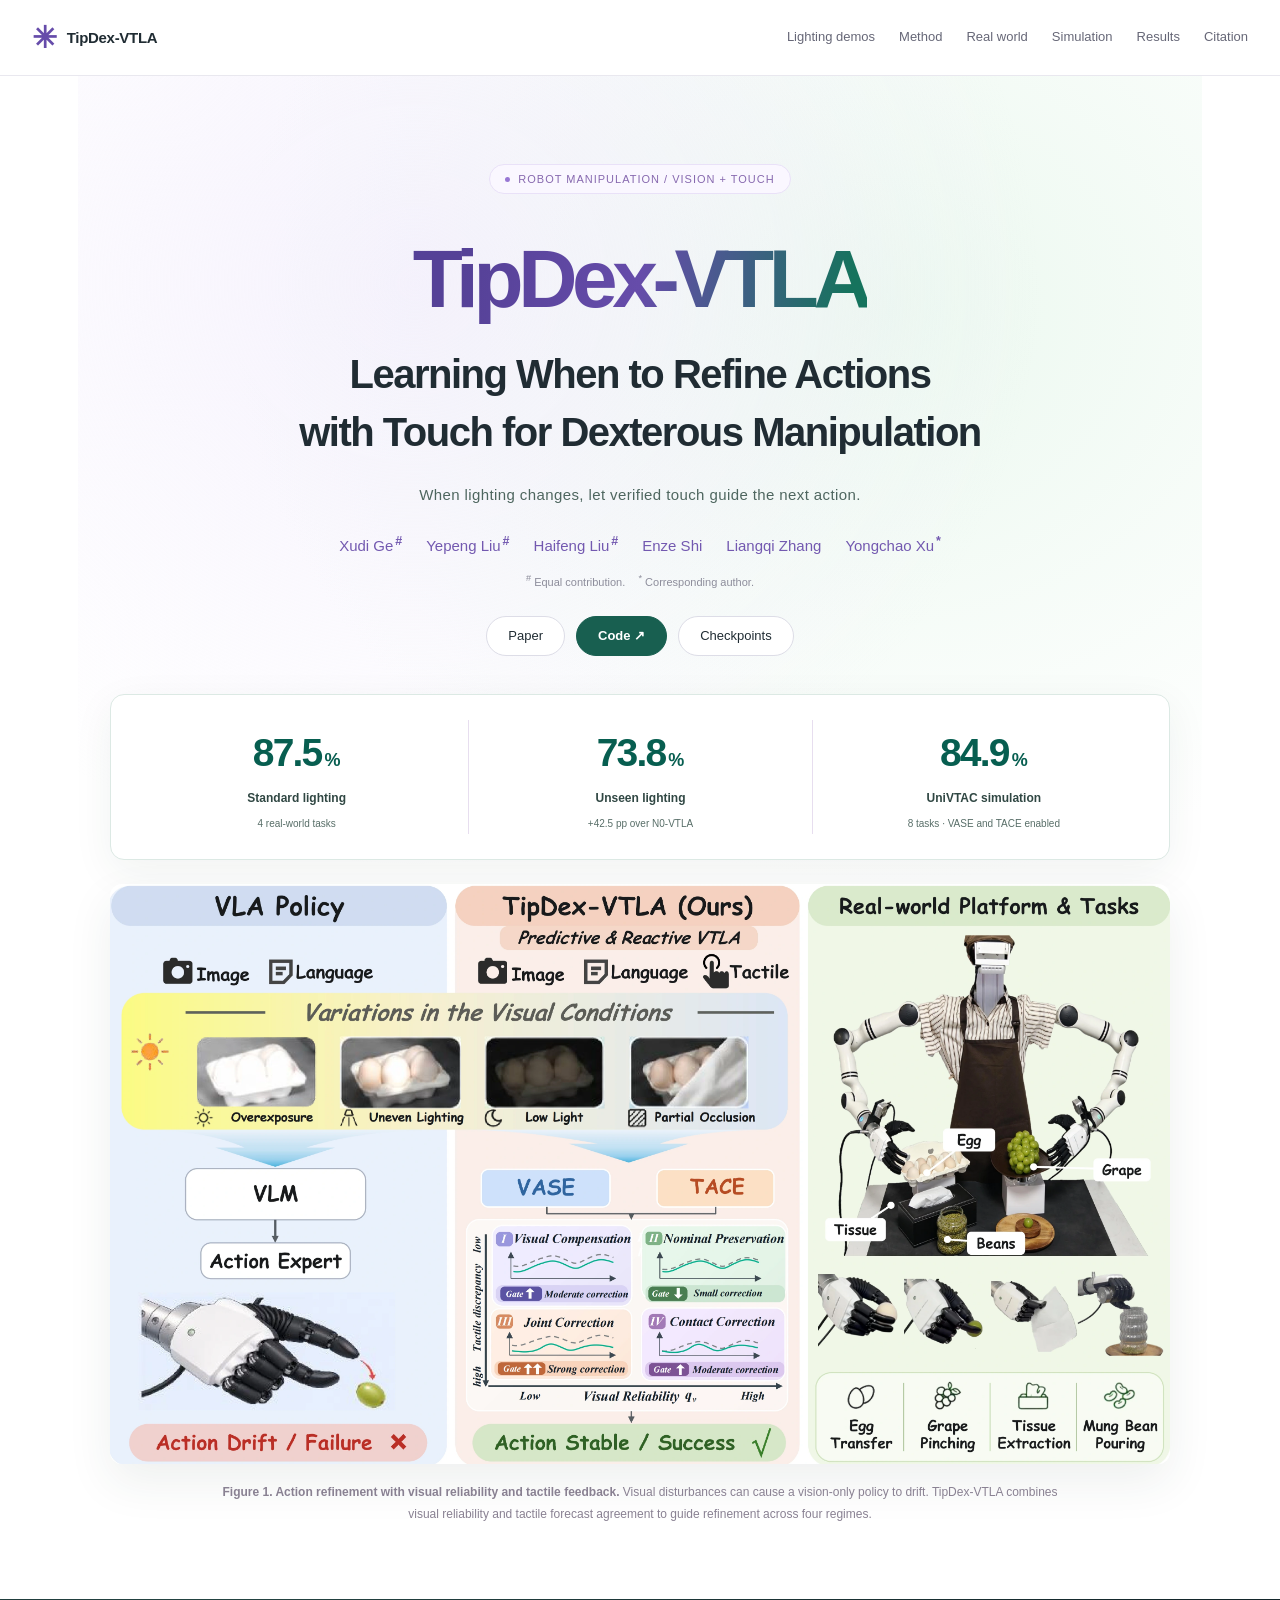
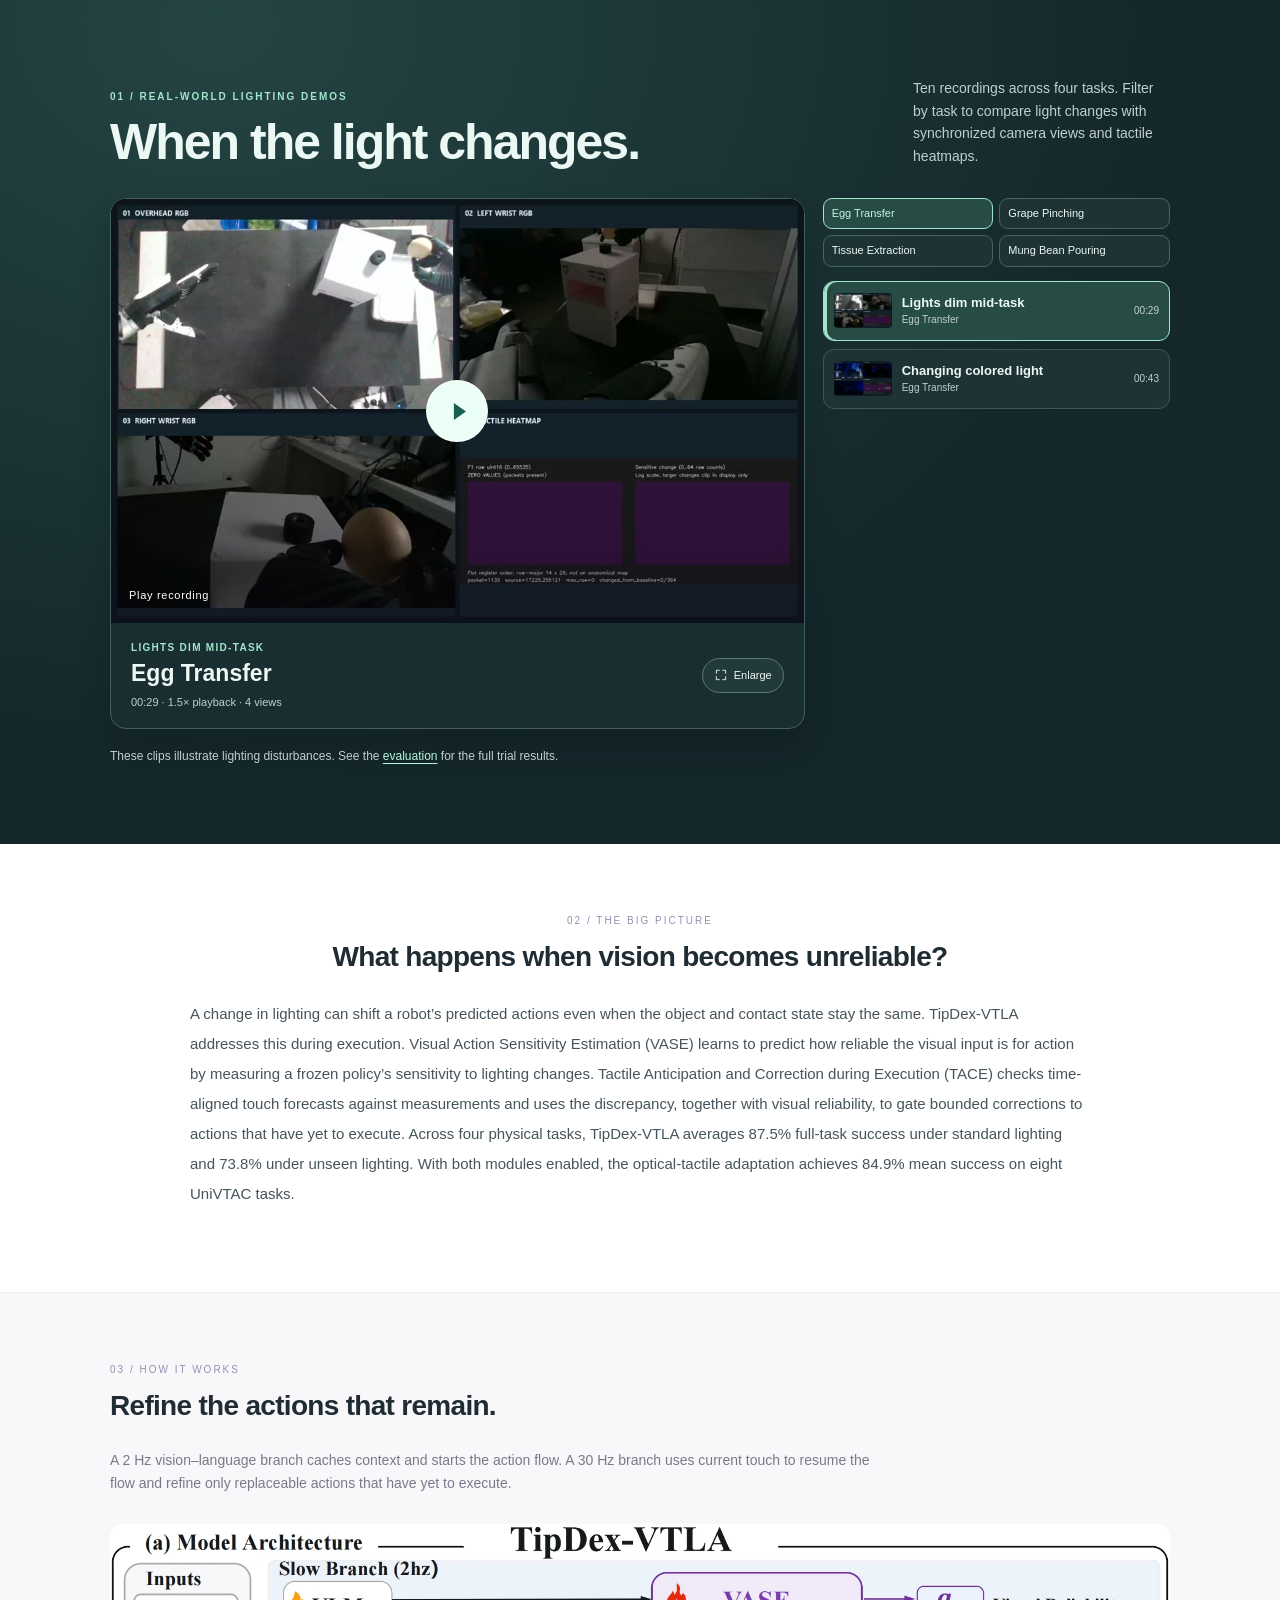
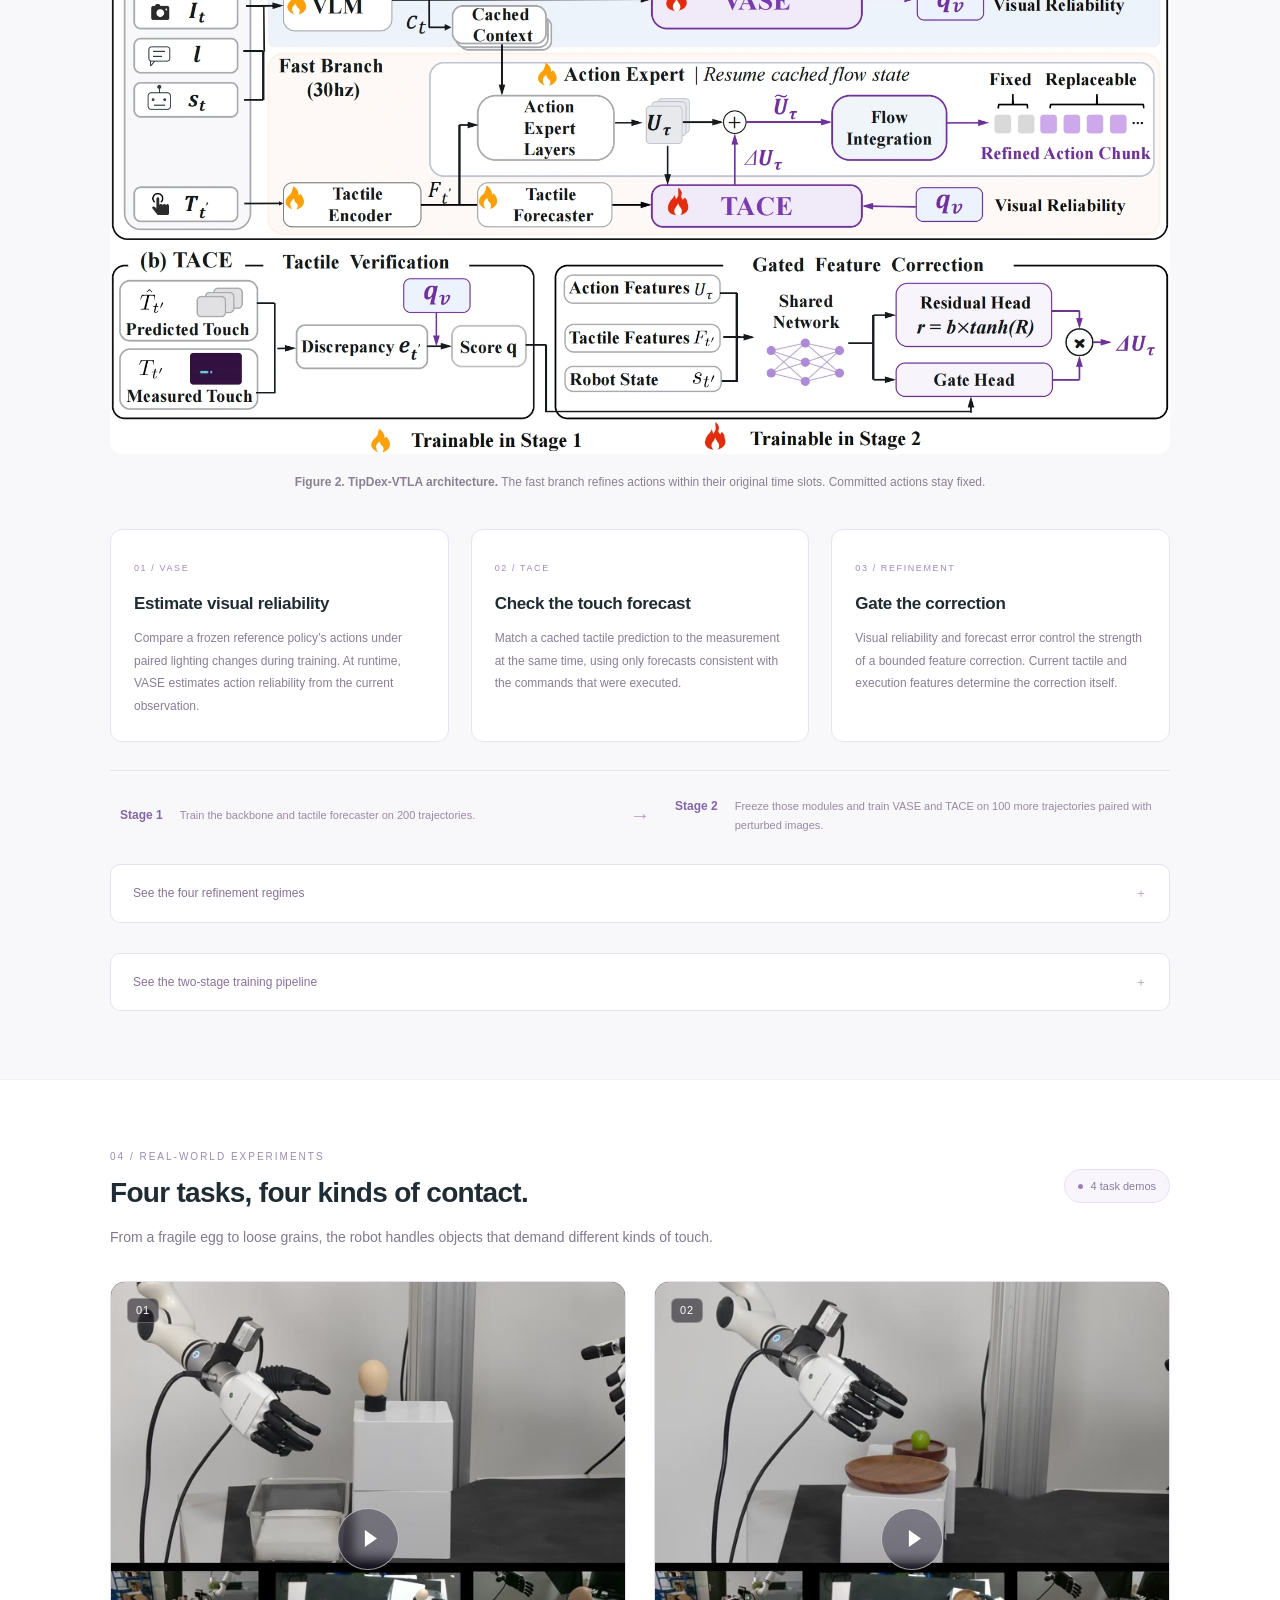
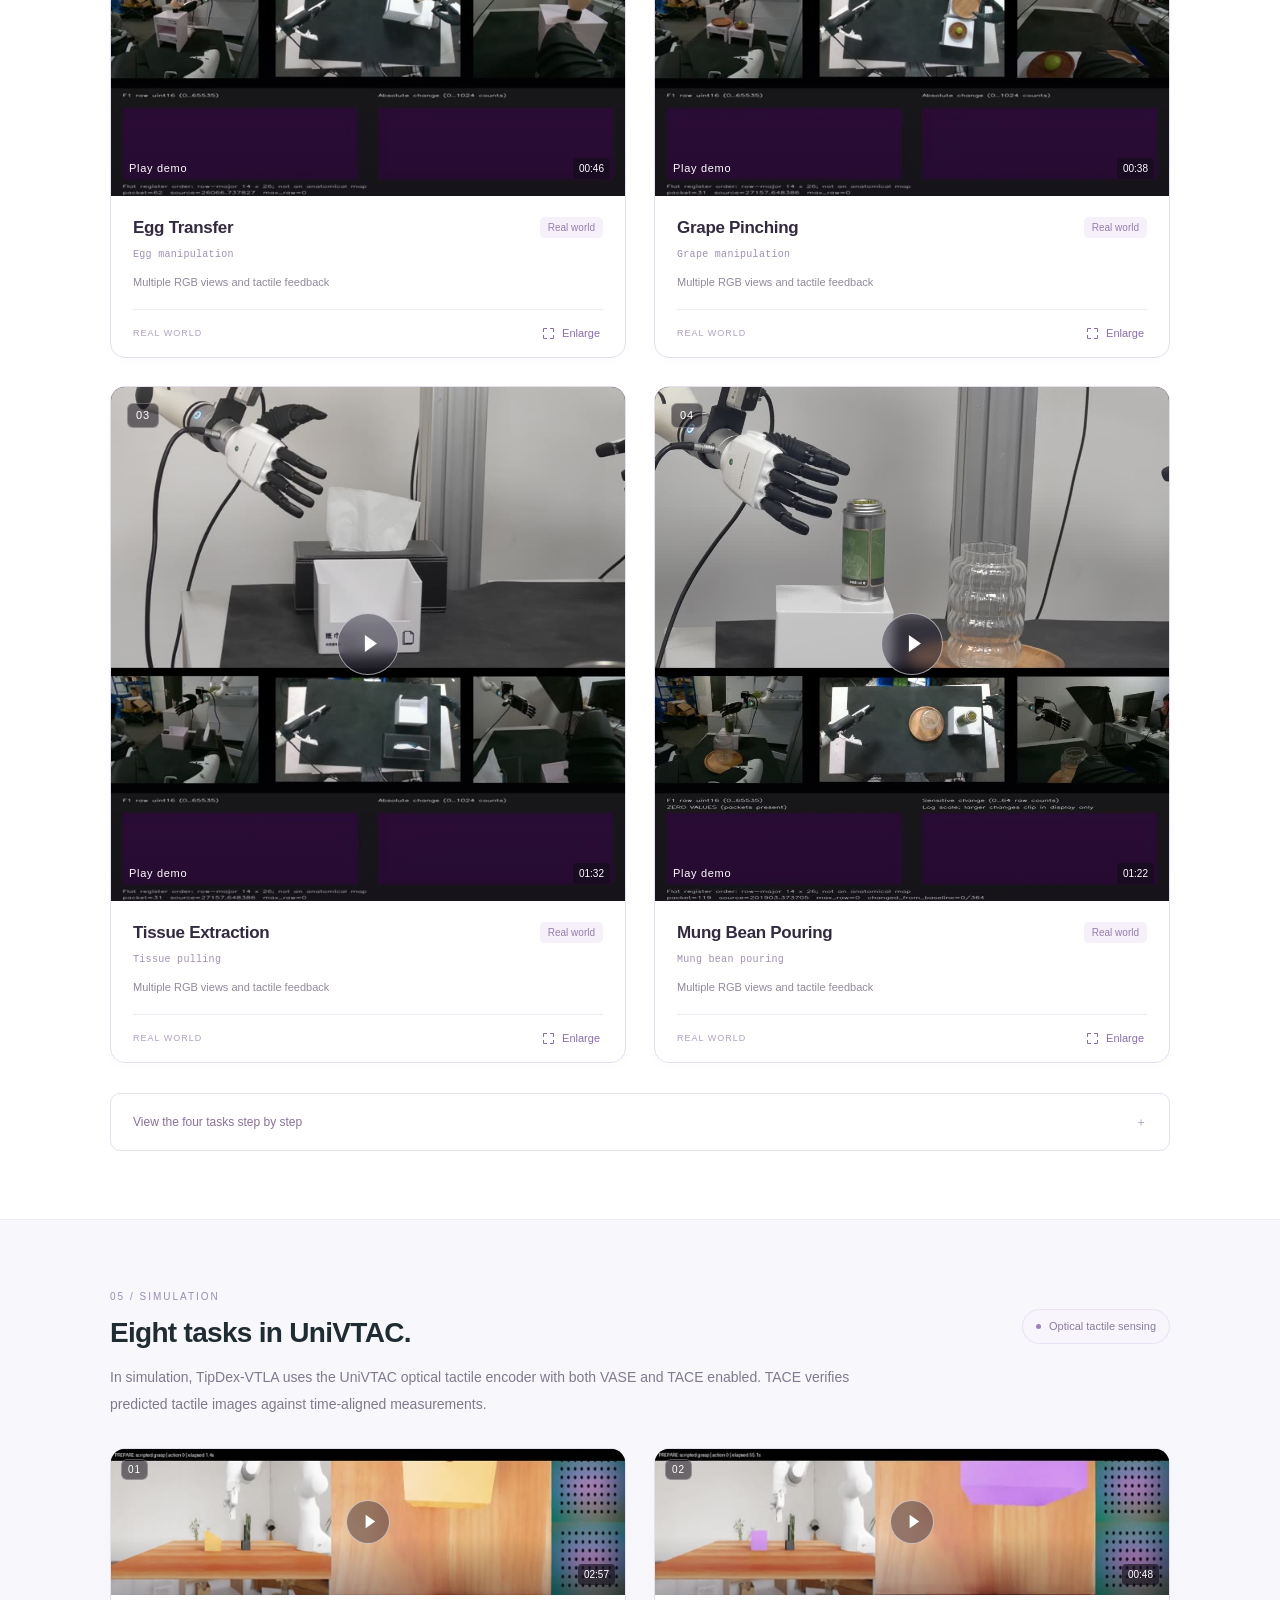
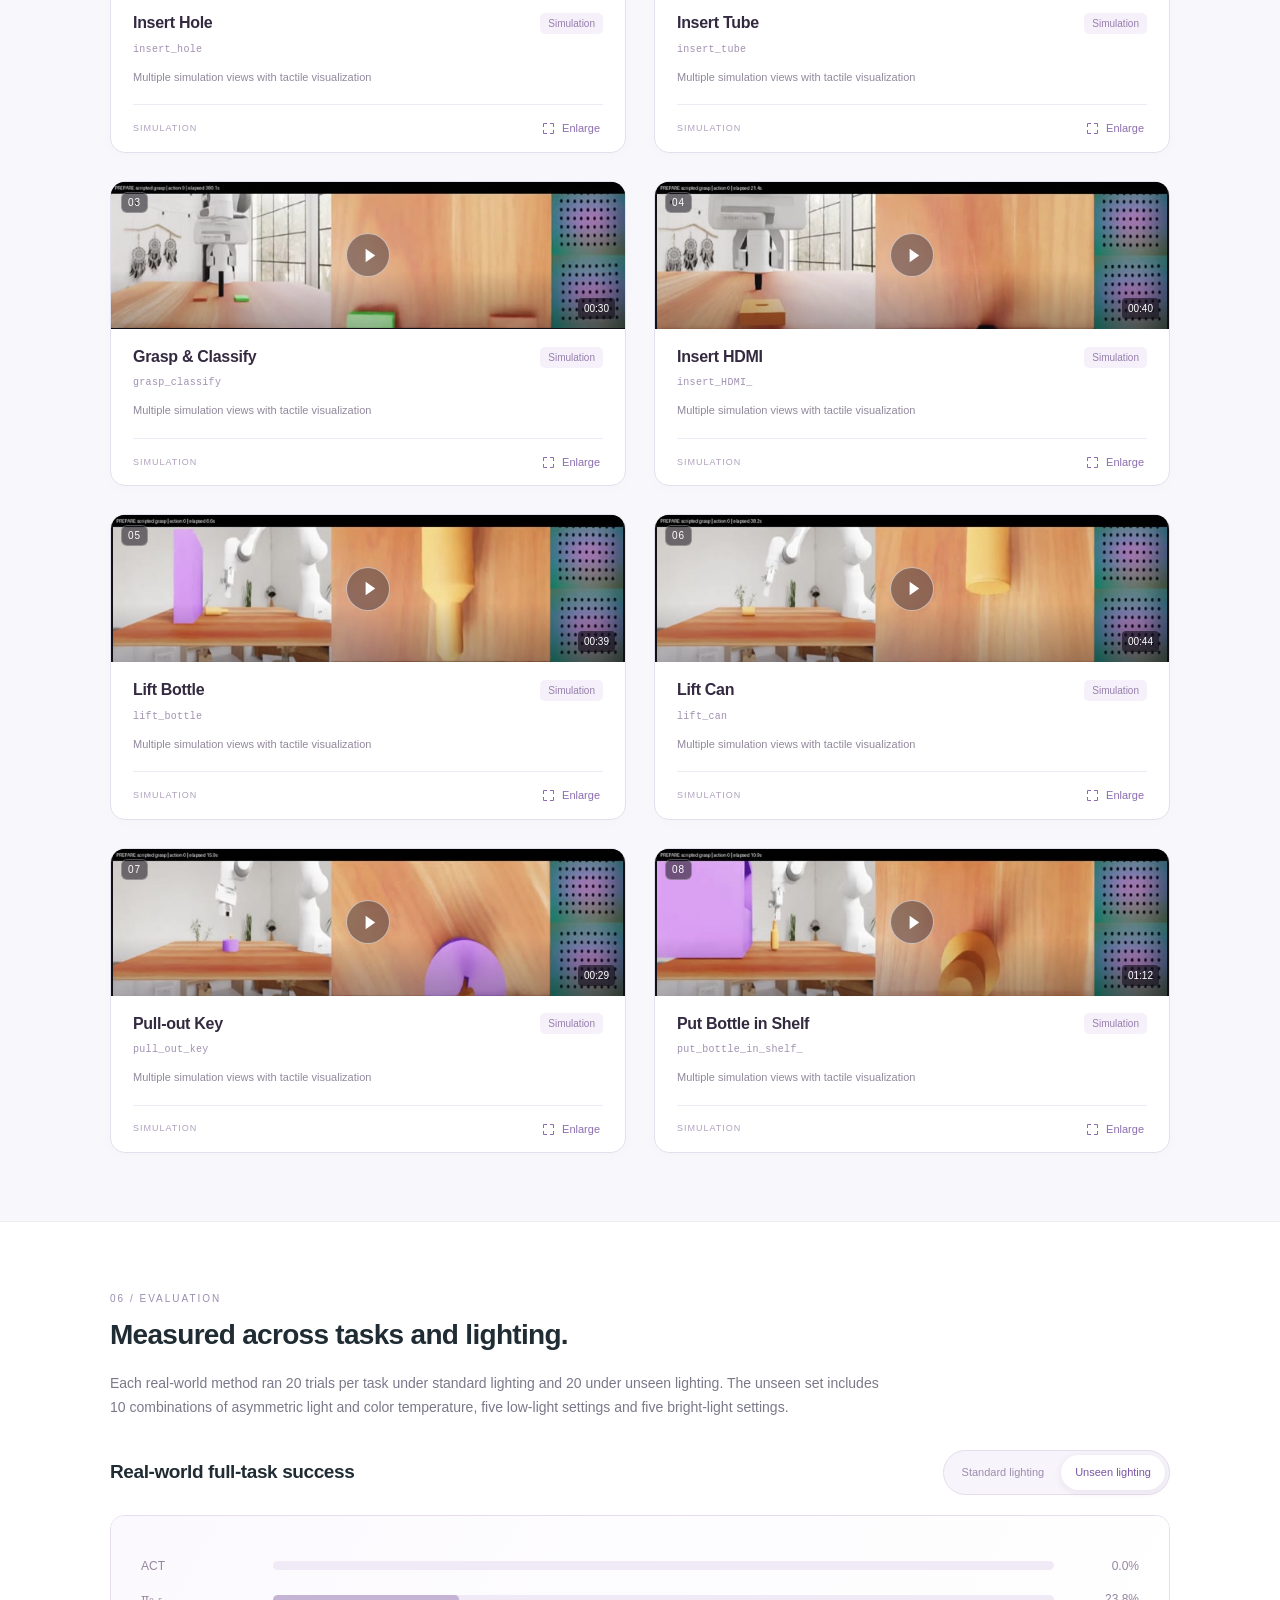
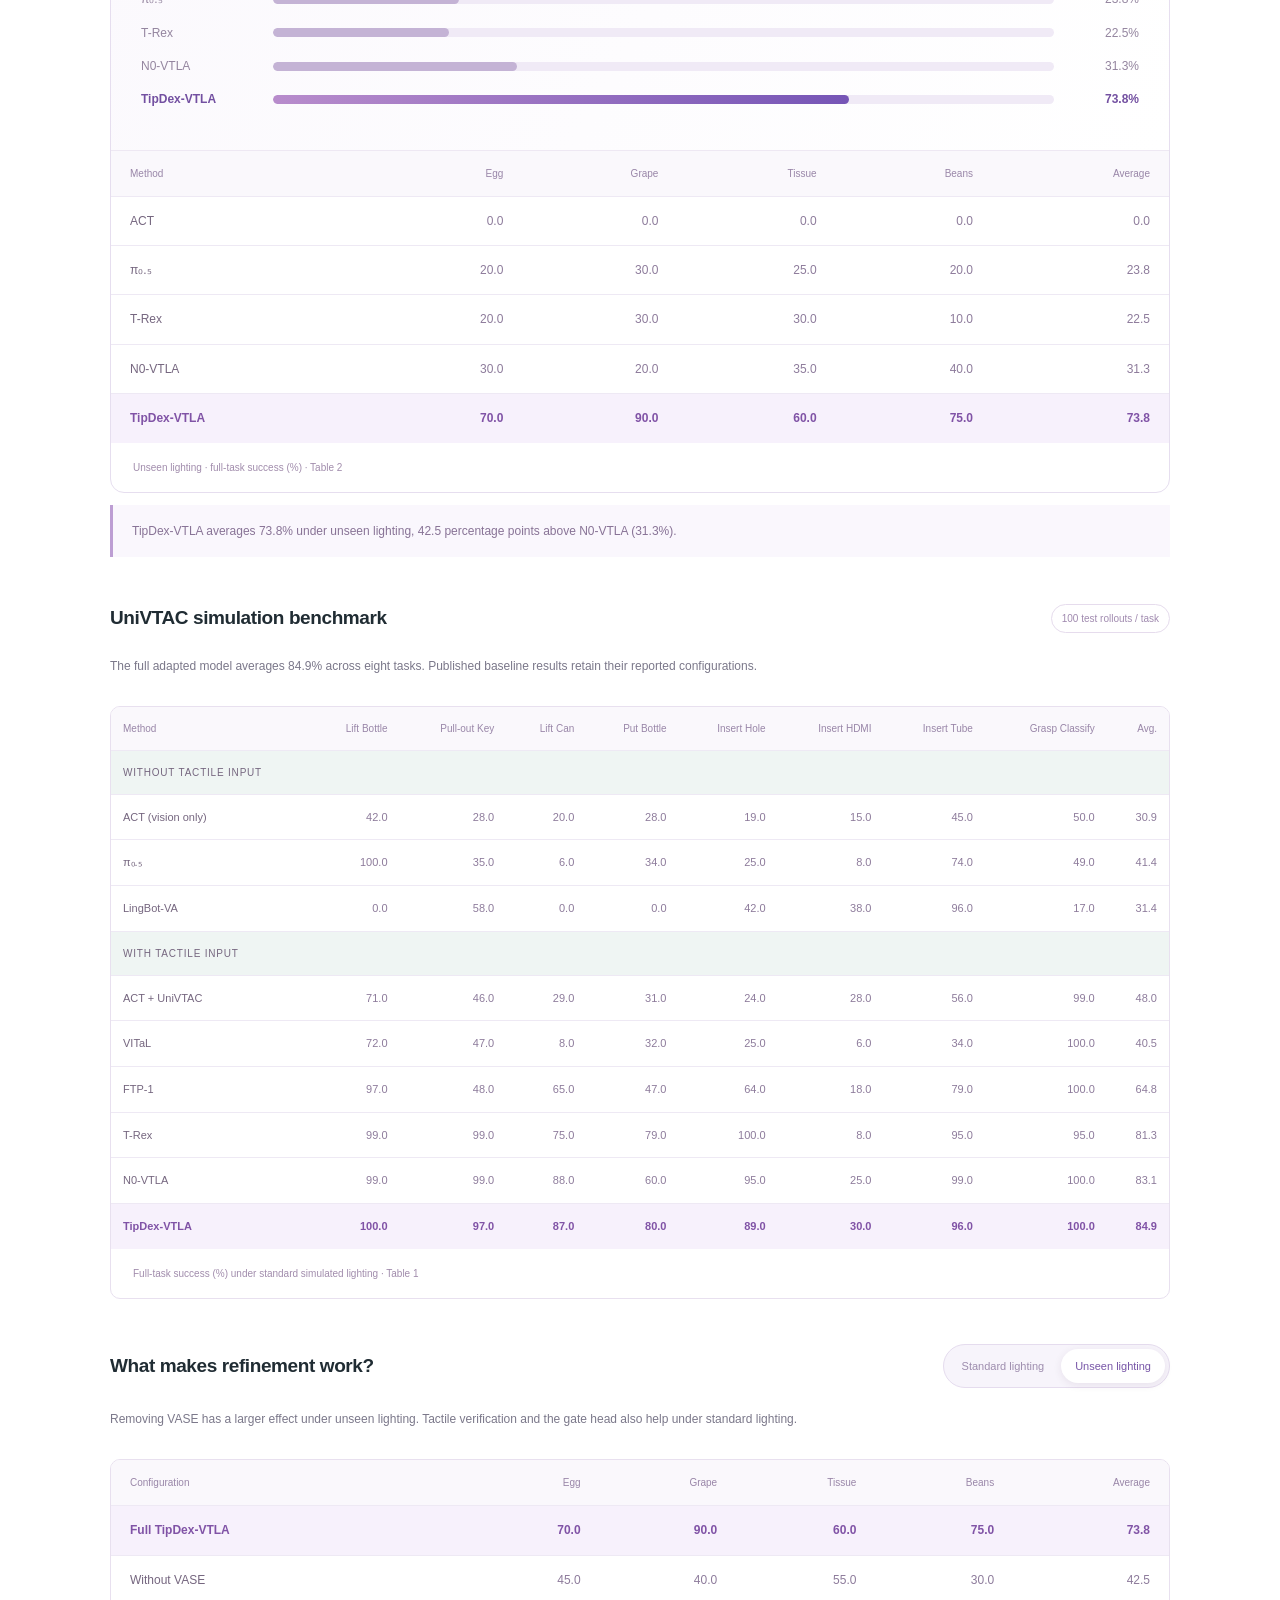
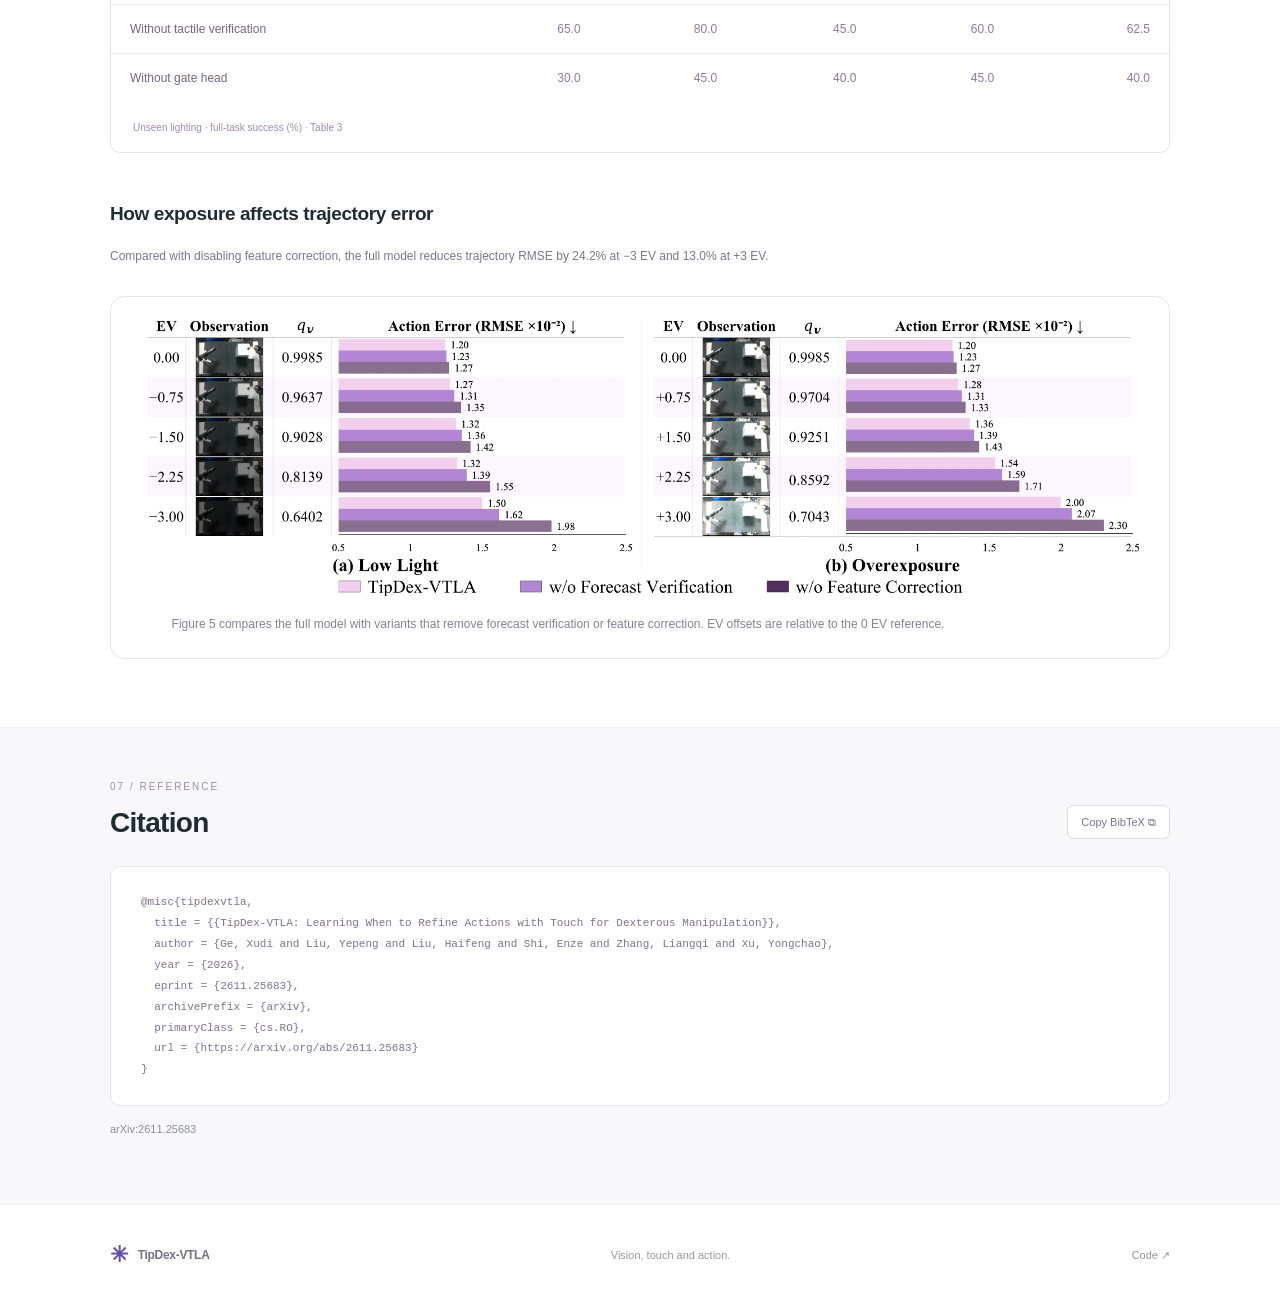
==== docs/index.html @ 24365014 "" ====
<!doctype html>
<html lang="en">
<head>
  <meta charset="utf-8">
  <meta name="viewport" content="width=device-width,initial-scale=1">
  <meta name="description" content="TipDex-VTLA uses visual action reliability and verified touch to refine dexterous actions under changing light.">
  <meta name="theme-color" content="#16282c">
  <meta property="og:title" content="TipDex-VTLA · Learning When to Refine Actions with Touch">
  <meta property="og:description" content="Watch dexterous manipulation under low light, bright light, and directional lighting.">
  <meta property="og:type" content="website">
  <link rel="canonical" href="https://tiplab.github.io/TipDex-VTLA/">
  <meta property="og:image" content="https://tiplab.github.io/TipDex-VTLA/assets/paper/refinement-regimes.webp">
  <meta property="og:image:width" content="3831">
  <meta property="og:image:height" content="2096">
  <meta property="og:image:alt" content="TipDex-VTLA compares vision-only action drift with four modes of tactile refinement and shows the robot and its four tasks.">
  <meta property="og:url" content="https://tiplab.github.io/TipDex-VTLA/">
  <title>TipDex-VTLA · Learning When to Refine Actions with Touch</title>
  <link rel="icon" href="favicon.svg" type="image/svg+xml">
  <link rel="stylesheet" href="style.css">
  <link rel="stylesheet" href="research.css?v=details-spacing">
  <script defer src="content.js?v=arxiv-2611-25683"></script>
  <script defer src="app.js?v=english-authors"></script>
  <script defer src="demos.js?v=english-authors"></script>
</head>
<body>
  <a class="skip-link" href="#main">Skip to content</a>
  <nav class="topbar" aria-label="Main navigation">
    <a class="brand" href="#"><span class="mark" aria-hidden="true">✳</span> TipDex-VTLA</a>
    <div class="navlinks"><a href="#lighting">Lighting demos</a><a href="#overview">Method</a><a href="#video">Real world</a><a href="#simulation">Simulation</a><a href="#results">Results</a><a href="#citation">Citation</a></div>
  </nav>
  <main id="main">
    <header class="hero wrap paper-hero">
      <p class="eyebrow"><span class="status-dot"></span> ROBOT MANIPULATION / VISION + TOUCH</p>
      <h1><span class="gradient">TipDex-VTLA</span><br><span class="paper-title">Learning When to Refine Actions<br class="desktop-break"> with Touch for Dexterous Manipulation</span></h1>
      <p class="tagline">When lighting changes, let verified touch guide the next action.</p>
      <div class="authors" id="authors"></div>
      <p class="note equal-note"><span><sup>#</sup> Equal contribution.</span> <span><sup>*</sup> Corresponding author.</span></p>
      <div class="resources" aria-label="Project resources">
        <a class="pill" href="https://arxiv.org/abs/2611.25683" target="_blank" rel="noopener">Paper</a>
        <a class="pill primary" href="https://github.com/tiplab/TipDex-VTLA" target="_blank" rel="noopener">Code ↗</a>
        <a class="pill" href="https://huggingface.co/datasets/penguin3333333/TipDex-VTLAdemo-data_EGG-TRANSFER" target="_blank" rel="noopener">Checkpoints</a>
      </div>
      <div class="paper-stats" aria-label="Average full-task success">
        <div><strong>87.5<span>%</span></strong><p>Standard lighting</p><small>4 real-world tasks</small></div>
        <div><strong>73.8<span>%</span></strong><p>Unseen lighting</p><small>+42.5 pp over N0-VTLA</small></div>
        <div><strong>84.9<span>%</span></strong><p>UniVTAC simulation</p><small>8 tasks · VASE and TACE enabled</small></div>
      </div>
      <figure class="paper-figure hero-figure" id="project-figure">
        <button class="figure-button" data-figure="assets/paper/refinement-regimes.webp" data-caption="Figure 1. Action refinement with visual reliability and tactile feedback." aria-label="Enlarge Figure 1: TipDex-VTLA overview">
          <img src="assets/paper/refinement-regimes.webp" width="3831" height="2096" fetchpriority="high" alt="Left: a vision-only policy drifts when visual conditions change. Center: visual reliability and tactile forecast agreement define four refinement regimes. Right: the robot performs egg transfer, grape pinching, tissue extraction and mung bean pouring.">
        </button>
        <figcaption><strong>Figure 1. Action refinement with visual reliability and tactile feedback.</strong> Visual disturbances can cause a vision-only policy to drift. TipDex-VTLA combines visual reliability and tactile forecast agreement to guide refinement across four regimes.</figcaption>
      </figure>
    </header>

    <div class="lighting-band">
      <section class="wrap lighting-section" id="lighting" aria-labelledby="lighting-title">
        <div class="lighting-header">
          <div><div class="section-kicker">01 / REAL-WORLD LIGHTING DEMOS</div><h2 id="lighting-title">When the light changes.</h2></div>
          <p>Ten recordings across four tasks. Filter by task to compare light changes with synchronized camera views and tactile heatmaps.</p>
        </div>
        <div id="lighting-gallery"></div>
        <noscript>
          <p>Egg transfer: <a href="assets/lighting/egg-light-drop.mp4">Lights dim mid-task</a> · <a href="assets/lighting/egg-color-shift.mp4">Changing colored light (contains flashes)</a>.</p>
          <p>Grape pinching: <a href="assets/lighting/grape-light-drop.mp4">Lights dim mid-task</a> · <a href="assets/lighting/grape-color-shift.mp4">Changing colored light (contains flashes)</a>.</p>
          <p>Tissue extraction: <a href="assets/lighting/tissue-side.mp4">Side lighting</a> · <a href="assets/lighting/tissue-bright.mp4">Bright light</a>.</p>
          <p>Mung bean pouring: <a href="assets/lighting/beans-low.mp4">Low light</a> · <a href="assets/lighting/beans-side.mp4">Side lighting</a> · <a href="assets/lighting/beans-bright.mp4">Bright light</a> · <a href="assets/lighting/beans-changing.mp4">Changing colored light (contains flashes)</a>.</p>
        </noscript>
        <p class="lighting-footnote">These clips illustrate lighting disturbances. See the <a href="#results">evaluation</a> for the full trial results.</p>
      </section>
    </div>

    <section class="wrap abstract-section" id="abstract">
      <div class="section-kicker">02 / THE BIG PICTURE</div>
      <h2>What happens when vision becomes unreliable?</h2>
      <p id="abstract-text" class="abstract-text"></p>
    </section>

    <div class="soft-band">
      <section class="wrap" id="overview">
        <div class="section-kicker">03 / HOW IT WORKS</div>
        <h2>Refine the actions that remain.</h2>
        <p class="section-intro">A 2 Hz vision–language branch caches context and starts the action flow. A 30 Hz branch uses current touch to resume the flow and refine only replaceable actions that have yet to execute.</p>
        <figure class="paper-figure">
          <button class="figure-button" data-figure="assets/paper/architecture-v2.webp" data-caption="Slow and fast branches with delayed tactile verification and gated feature correction" aria-label="Enlarge model architecture">
            <img src="assets/paper/architecture-v2.webp" width="1908" height="954" loading="lazy" alt="TipDex-VTLA architecture showing the slow VLM and VASE branch, the fast tactile branch, and TACE verification and feature correction.">
          </button>
          <figcaption><strong>Figure 2. TipDex-VTLA architecture.</strong> The fast branch refines actions within their original time slots. Committed actions stay fixed.</figcaption>
        </figure>
        <div class="method-cards">
          <article><span class="module-tag">01 / VASE</span><h3>Estimate visual reliability</h3><p>Compare a frozen reference policy’s actions under paired lighting changes during training. At runtime, VASE estimates action reliability from the current observation.</p></article>
          <article><span class="module-tag">02 / TACE</span><h3>Check the touch forecast</h3><p>Match a cached tactile prediction to the measurement at the same time, using only forecasts consistent with the commands that were executed.</p></article>
          <article><span class="module-tag">03 / REFINEMENT</span><h3>Gate the correction</h3><p>Visual reliability and forecast error control the strength of a bounded feature correction. Current tactile and execution features determine the correction itself.</p></article>
        </div>
        <div class="training-strip"><div><b>Stage 1</b><span>Train the backbone and tactile forecaster on 200 trajectories.</span></div><span class="training-arrow" aria-hidden="true">→</span><div><b>Stage 2</b><span>Freeze those modules and train VASE and TACE on 100 more trajectories paired with perturbed images.</span></div></div>
        <details class="sequence-details">
          <summary>See the four refinement regimes <span aria-hidden="true">＋</span></summary>
          <p class="section-intro">With forecast agreement, high visual reliability favors preserving the nominal action and low reliability favors visual compensation. With forecast disagreement, high reliability favors contact correction and low reliability favors joint correction.</p>
          <p class="section-intro"><a href="#project-figure">↑ See the four regimes in Figure 1</a></p>
        </details>
        <details class="sequence-details">
          <summary>See the two-stage training pipeline <span aria-hidden="true">＋</span></summary>
          <figure class="paper-figure figure-compact">
            <button class="figure-button" data-figure="assets/paper/training-v2.webp" data-caption="Stage 1 trains the backbone and forecaster; Stage 2 trains visual reliability and tactile refinement" aria-label="Enlarge two-stage training pipeline">
              <img src="assets/paper/training-v2.webp" width="1446" height="888" loading="lazy" alt="Training diagram showing future touch prediction and paired action targets under changed illumination.">
            </button>
            <figcaption><strong>Figure 3. Two-stage training.</strong> Paired observations under different lighting supply the reliability and correction targets for VASE and TACE.</figcaption>
          </figure>
        </details>
      </section>
    </div>

    <section class="wrap demo-section" id="video">
      <div class="section-header"><div><div class="section-kicker">04 / REAL-WORLD EXPERIMENTS</div><h2>Four tasks, four kinds of contact.</h2></div><span class="demo-count"><i></i> 4 task demos</span></div>
      <p class="demo-intro">From a fragile egg to loose grains, the robot handles objects that demand different kinds of touch.</p>
      <div id="real-demos" class="demo-grid real-grid"></div>
      <details class="sequence-details"><summary>View the four tasks step by step <span aria-hidden="true">＋</span></summary>
        <figure class="paper-figure">
          <button class="figure-button" data-figure="assets/paper/real-world-v2.webp" data-caption="Real-world task progress under standard lighting" aria-label="Enlarge real-world execution sequences">
            <img src="assets/paper/real-world-v2.webp" width="1278" height="719" loading="lazy" alt="Keyframes of egg transfer, grape pinching, tissue extraction and mung bean pouring.">
          </button>
          <figcaption>Representative executions under standard lighting, shown in Figure 4.</figcaption>
        </figure>
      </details>
    </section>

    <div class="simulation-band">
      <section class="wrap demo-section" id="simulation">
        <div class="section-header"><div><div class="section-kicker">05 / SIMULATION</div><h2>Eight tasks in UniVTAC.</h2></div><span class="demo-count"><i></i> Optical tactile sensing</span></div>
        <p class="demo-intro">In simulation, TipDex-VTLA uses the UniVTAC optical tactile encoder with both VASE and TACE enabled. TACE verifies predicted tactile images against time-aligned measurements.</p>
        <div id="simulation-demos" class="demo-grid simulation-grid"></div>
      </section>
    </div>

    <section class="wrap results-section" id="results">
      <div class="section-kicker">06 / EVALUATION</div><h2>Measured across tasks and lighting.</h2>
      <p class="section-intro">Each real-world method ran 20 trials per task under standard lighting and 20 under unseen lighting. The unseen set includes 10 combinations of asymmetric light and color temperature, five low-light settings and five bright-light settings.</p>
      <div class="result-heading"><h3>Real-world full-task success</h3><div class="result-switch" role="group" aria-label="Lighting condition for real-world results"><button type="button" data-lighting="standard" aria-pressed="false">Standard lighting</button><button type="button" data-lighting="unseen" aria-pressed="true">Unseen lighting</button></div></div>
      <div class="results-panel">
        <div id="result-bars" class="result-bars" aria-label="Average success rates"></div>
        <div class="table-scroll" tabindex="0" role="region" aria-label="Real-world success rate table"><table class="result-table"><caption id="real-table-caption"></caption><thead><tr><th scope="col">Method</th><th scope="col">Egg</th><th scope="col">Grape</th><th scope="col">Tissue</th><th scope="col">Beans</th><th scope="col">Average</th></tr></thead><tbody id="real-results-body"></tbody></table></div>
      </div>
      <p id="result-summary" class="result-summary" role="status"></p>

      <div class="benchmark-block">
        <div class="result-heading"><h3>UniVTAC simulation benchmark</h3><span class="small-badge">100 test rollouts / task</span></div>
        <p class="section-intro">The full adapted model averages 84.9% across eight tasks. Published baseline results retain their reported configurations.</p>
        <div class="table-scroll" tabindex="0" role="region" aria-label="UniVTAC benchmark success table"><table class="result-table wide-table"><caption>Full-task success (%) under standard simulated lighting · Table 1</caption><thead><tr><th scope="col">Method</th><th scope="col">Lift Bottle</th><th scope="col">Pull-out Key</th><th scope="col">Lift Can</th><th scope="col">Put Bottle</th><th scope="col">Insert Hole</th><th scope="col">Insert HDMI</th><th scope="col">Insert Tube</th><th scope="col">Grasp Classify</th><th scope="col">Avg.</th></tr></thead><tbody id="simulation-results-body"></tbody></table></div>
      </div>

      <div class="benchmark-block">
        <div class="result-heading"><h3>What makes refinement work?</h3><div class="result-switch" role="group" aria-label="Lighting condition for component ablations"><button type="button" data-lighting="standard" aria-pressed="false">Standard lighting</button><button type="button" data-lighting="unseen" aria-pressed="true">Unseen lighting</button></div></div>
        <p class="section-intro">Removing VASE has a larger effect under unseen lighting. Tactile verification and the gate head also help under standard lighting.</p>
        <div class="table-scroll" tabindex="0" role="region" aria-label="Component ablation results"><table class="result-table"><caption id="ablation-table-caption"></caption><thead><tr><th scope="col">Configuration</th><th scope="col">Egg</th><th scope="col">Grape</th><th scope="col">Tissue</th><th scope="col">Beans</th><th scope="col">Average</th></tr></thead><tbody id="ablation-results-body"></tbody></table></div>
      </div>

      <div class="benchmark-block">
        <h3>How exposure affects trajectory error</h3>
        <p class="section-intro">Compared with disabling feature correction, the full model reduces trajectory RMSE by 24.2% at −3 EV and 13.0% at +3 EV.</p>
        <figure class="paper-figure trajectory-figure">
          <button class="figure-button" data-figure="assets/paper/trajectory-analysis.webp" data-caption="Visual reliability and trajectory error under low light and overexposure" aria-label="Enlarge exposure and trajectory error comparison">
            <img src="assets/paper/trajectory-analysis.webp" width="7218" height="1976" loading="lazy" alt="Trajectory RMSE and VASE reliability across low-light and overexposed observations; the full model has lower error than both ablations at the exposure extremes.">
          </button>
          <figcaption>Figure 5 compares the full model with variants that remove forecast verification or feature correction. EV offsets are relative to the 0 EV reference.</figcaption>
        </figure>
      </div>
    </section>

    <div class="soft-band citation-band"><section class="wrap" id="citation">
      <div class="section-header"><div><div class="section-kicker">07 / REFERENCE</div><h2>Citation</h2></div><button id="copy-citation" class="copy-button" type="button">Copy BibTeX ⧉</button></div>
      <pre><code id="bibtex"></code></pre><p class="note"><a href="https://arxiv.org/abs/2611.25683" target="_blank" rel="noopener">arXiv:2611.25683</a></p><p id="feedback" role="status"></p>
    </section></div>
  </main>
  <footer class="wrap"><a class="brand" href="#"><span class="mark" aria-hidden="true">✳</span> TipDex-VTLA</a><p>Vision, touch and action.</p><a href="https://github.com/tiplab/TipDex-VTLA" target="_blank" rel="noopener">Code ↗</a></footer>
  <dialog id="lightbox" aria-label="Research figure"><button class="close-lightbox" aria-label="Close figure" type="button">×</button><img id="lightbox-image" alt=""><p id="lightbox-caption"></p></dialog>
  <dialog id="demo-dialog" class="demo-dialog" aria-labelledby="demo-dialog-title"><div class="demo-dialog-heading"><div><span class="section-kicker">EXPERIMENT VIEW</span><h3 id="demo-dialog-title"></h3></div><button type="button" class="demo-dialog-close" aria-label="Close video">×</button></div><div id="demo-dialog-player"></div></dialog>
</body>
</html>
---- docs/style.css ----
:root{--ink:#242536;--muted:#79798b;--purple:#7755d6;--line:#e9e8ef;--soft:#f8f8fb}*{box-sizing:border-box}html{scroll-behavior:smooth;scroll-padding-top:85px}body{margin:0;color:var(--ink);font-family:Inter,-apple-system,BlinkMacSystemFont,"Segoe UI","Noto Sans SC",Arial,sans-serif;font-size:15px;line-height:1.7}a{color:inherit;text-decoration:none}button,input{font:inherit}button,a,label{touch-action:manipulation}button,label[for]{cursor:pointer}a:focus-visible,button:focus-visible,label:focus-within{outline:3px solid #ab94ee;outline-offset:5px}figure{margin:0}img{max-width:100%;display:block}button{color:inherit}.wrap{width:min(1060px,calc(100% - 64px));margin:auto}.topbar{height:76px;border-bottom:1px solid var(--line);padding:0 max(32px,calc((100% - 1220px)/2));display:flex;align-items:center;justify-content:space-between;background:#fff}.brand{display:flex;align-items:center;gap:10px;font-weight:650;letter-spacing:-.3px}.mark{font-size:30px;color:var(--purple);line-height:1}.navlinks{display:flex;gap:29px;font-size:13px;color:#666777}.navlinks a:hover{color:var(--purple)}.hero{text-align:center;padding-top:62px}.eyebrow{display:inline-flex;align-items:center;gap:8px;border:1px solid #e9e1f8;background:#faf7ff;border-radius:30px;color:#8769af;padding:5px 15px;font-size:11px;letter-spacing:1px}.status-dot{width:5px;height:5px;background:#9877d4;border-radius:50%}h1{max-width:970px;margin:24px auto 18px;font-size:clamp(32px,4.3vw,53px);font-weight:750;letter-spacing:-1.9px;line-height:1.2}.gradient{background:linear-gradient(100deg,#6b54cc,#ad69c1 60%,#df9b77);background-clip:text;color:transparent}.title-colon{color:#8f78cf}.tagline{color:var(--muted);font-size:15px;letter-spacing:.4px;margin-bottom:26px}.authors{display:flex;flex-wrap:wrap;justify-content:center;gap:10px 24px;color:#7359b0;font-size:15px}.affiliations{margin:10px 0 2px;color:#5f6070;font-size:13px}.note{font-size:11px;color:#8d8d9b;margin:5px 0}.resources{display:flex;justify-content:center;flex-wrap:wrap;gap:11px;margin:25px 0 45px}.pill{display:inline-flex;align-items:center;justify-content:center;gap:12px;border:1px solid #dddde7;border-radius:30px;padding:8px 21px;font-size:13px;background:white;transition:transform .2s,box-shadow .2s}.pill.primary{background:var(--ink);color:white;border-color:var(--ink)}.pill:hover{transform:translateY(-2px);box-shadow:0 5px 14px #29204015}.pill[aria-disabled=true]{color:#8c8c9a;cursor:default}.pill.primary[aria-disabled=true]{background:#4c4a5a;color:#ddd}.pill[aria-disabled=true]:hover{transform:none;box-shadow:none}.hero-figure{margin:0 0 20px}.landscape{position:relative;min-height:405px;overflow:hidden;background:linear-gradient(115deg,#ece9f5,#f7f3ee 65%,#e6eaf3);border:1px solid #e6e2ed;border-radius:13px;text-align:left}.visual-grid{position:absolute;inset:0;opacity:.25;background-image:linear-gradient(#b7afc5 1px,transparent 1px),linear-gradient(90deg,#b7afc5 1px,transparent 1px);background-size:40px 40px;mask-image:linear-gradient(to right,transparent,#000)}.media-tag{position:absolute;top:28px;left:32px;color:#8b7b9b;font-size:10px;letter-spacing:2px}.placeholder-copy{position:relative;margin:145px 35px 36px;max-width:470px;z-index:1}.placeholder-copy>span{font-size:9px;letter-spacing:2px;color:#91849f}.placeholder-copy h2{font-size:28px;letter-spacing:-1px;margin:10px 0}.placeholder-copy p{font-size:12px;color:#8a8292;margin:0}.sample-label{position:absolute;right:22px;bottom:20px;font-size:10px;border:1px solid #c9c0d9;padding:3px 10px;border-radius:20px;color:#8a7a9d}.visual-orbit{position:absolute;width:290px;height:290px;right:60px;top:40px;border:1px solid #bfb1d2;border-radius:50%;transform:rotate(-25deg);background:radial-gradient(ellipse,#c6b5e24d,transparent 65%)}.visual-orbit:before,.visual-orbit:after{content:"";position:absolute;inset:22px;border:1px solid #c1b5d3;border-radius:50%;transform:rotate(55deg) scaleX(.6)}.visual-orbit:after{transform:rotate(-25deg) scaleX(.6)}.orbit-core{position:absolute;inset:75px;display:grid;place-items:center;font-size:100px;line-height:1;color:#9271ba;background:radial-gradient(#dfd2ec,#c8b1e000);border-radius:50%}.visual-orbit i,.visual-orbit b{position:absolute;width:17px;height:17px;border-radius:50%;background:#bba1cf;top:35px;left:35px;box-shadow:0 0 25px #a88abe55}.visual-orbit b{top:auto;left:auto;right:2px;bottom:75px;background:#c9ae94}figcaption,.media-caption{text-align:center;color:#8a8897;font-size:12px;margin:12px 0 0}section.wrap{padding-top:68px;padding-bottom:68px}h2{font-size:28px;letter-spacing:-.7px;line-height:1.4;margin:8px 0 23px;font-weight:650}h2>span{font-size:13px;color:#92909f;font-weight:400;letter-spacing:1px;margin-left:16px}.section-kicker{color:#9a8db1;font-size:10px;letter-spacing:2px}.abstract-section{max-width:900px}.abstract-section h2,.abstract-section .section-kicker{text-align:center}.abstract-text{font-size:16px;line-height:2.1;color:#646373;text-align:justify}.section-jumps{display:flex;justify-content:center;gap:0;margin-top:28px;font-size:12px;color:#8a71af}.section-jumps a{padding:0 27px;border-right:1px solid #e4e0ec}.section-jumps a:last-child{border:0}.section-jumps span{margin-left:14px}.soft-band{background:var(--soft);border-top:1px solid #f0eff5;border-bottom:1px solid #f0eff5}.section-intro{font-size:14px;color:#7b788a;max-width:780px;margin-bottom:28px}.framework{padding:40px;background:white;border:1px solid var(--line);border-radius:12px;display:flex;align-items:center;justify-content:center;gap:26px;min-height:255px}.stage{width:220px;position:relative;background:#f8f8fb;border:1px solid #e7e5ee;border-radius:9px;padding:22px}.stage>span{position:absolute;top:14px;right:14px;font-size:10px;color:#b5afc3}.stage strong{display:block;font-size:20px}.stage small{font-size:11px;color:#8b869a}.stage-main{border-color:#d8cbee;background:#f5f0fc}.input-symbol,.method-symbol,.output-symbol{font-size:38px;color:#a190bc;line-height:1.1;margin-top:15px}.method-symbol{color:#a17acc}.flow-arrow{color:#bcb0cd;font-size:25px}.section-header{display:flex;justify-content:space-between;align-items:center;gap:20px}.quiet-label{font-size:11px;color:#9e97ad;letter-spacing:1px}.video-shell{position:relative;min-height:425px;background:#252334;border:1px solid #3b364c;border-radius:12px;overflow:hidden;color:#faf8ff;display:grid;place-items:center}.video-grid{position:absolute;inset:0;background:radial-gradient(ellipse at 50% 110%,#5e4677,transparent 65%),linear-gradient(120deg,#282836,#242232)}.video-empty{position:relative;z-index:1;text-align:center;padding:36px}.play-icon{display:grid;place-items:center;width:65px;height:65px;border:1px solid #777080;border-radius:50%;margin:auto;background:#ffffff09;color:#c7b4e4;font-size:20px;padding-left:4px}.video-empty h3{font-size:22px;font-weight:500;letter-spacing:1px;margin:22px 0 8px}.video-empty p{color:#a39aac;font-size:12px}.upload-button{display:inline-flex;gap:25px;align-items:center;font-size:11px;border:1px solid #5e546d;border-radius:25px;padding:8px 18px;color:#d6c7e8;margin-top:12px}.video-empty small{display:block;color:#8d8497;font-size:10px;margin-top:12px}.video-corner{position:absolute;bottom:20px;left:25px;font-size:9px;letter-spacing:2px;color:#8d819e}.video-shell video{width:100%;max-height:650px;display:block}.video-shell.has-video{min-height:0;background:#14131b}.text-button{color:#8b6caf;font-size:12px}.gallery-note{font-size:11px;color:#9893a2;margin:-7px 0 26px}.gallery{display:grid;grid-template-columns:repeat(3,1fr);gap:22px}.photo-card{margin:0}.photo-placeholder{height:210px;border-radius:10px;background:#f1eef6;display:flex;flex-direction:column;align-items:center;justify-content:center;border:1px solid #e9e3f1;color:#a192b2}.photo-placeholder b{font-size:37px;line-height:1.3;font-weight:300}.photo-placeholder span{font-size:10px;letter-spacing:1.5px;margin-top:14px}.photo-card:nth-child(2) .photo-placeholder{background:#f1f3f5;color:#8c9aa7;border-color:#e5e9ed}.photo-card:nth-child(3) .photo-placeholder{background:#f7f2eb;color:#b09f87;border-color:#eee5da}.photo-card figcaption{text-align:left;margin-top:17px}.photo-card h3{font-size:14px;font-weight:550;color:#51495e;margin:0 0 4px}.photo-card p{font-size:12px;margin:0;color:#9892a2}.photo-image-button{display:block;width:100%;padding:0;border:0;background:none}.photo-image-button img{width:100%;height:210px;object-fit:cover;border-radius:10px}.citation-band section.wrap{padding-top:50px;padding-bottom:40px}.copy-button{font-size:11px;border:1px solid #dfdbe7;border-radius:6px;background:white;padding:7px 13px;color:#7d708f}pre{white-space:pre-wrap;overflow-wrap:anywhere;border:1px solid #e7e2ee;background:#fff;border-radius:10px;margin:0 0 14px;padding:25px 30px;color:#80718e;font-size:12px;line-height:1.9}#feedback{font-size:12px;color:#8865af;min-height:20px;margin:5px 0 0}footer.wrap{display:flex;justify-content:space-between;gap:20px;align-items:center;padding-top:30px;padding-bottom:30px;color:#9b94a4;font-size:11px}footer .brand{font-size:12px;color:#777080}footer .mark{font-size:22px}dialog{border:0;border-radius:12px;padding:30px;background:#fff;max-width:min(1100px,92vw);max-height:92vh;color:#58515f}dialog::backdrop{background:#18131ed9}dialog img{max-height:75vh;margin:auto;object-fit:contain}dialog p{font-size:13px;margin-bottom:0}.close-lightbox{position:absolute;right:6px;top:0;background:none;border:0;font-size:27px;color:#6a6076}.hero-real{width:100%;max-height:580px;object-fit:contain;border-radius:12px;background:#f6f4f8}.overview-real{width:100%;max-height:650px;object-fit:contain}.resources .pending-note{font-size:9px}.resources a[aria-disabled=true] span{font-size:10px}@media(max-width:760px){.wrap{width:calc(100% - 36px)}.topbar{height:auto;min-height:65px;padding:14px 18px;gap:15px;flex-wrap:wrap}.brand{font-size:13px}.navlinks{gap:17px;font-size:11px;flex-wrap:wrap}.hero{padding-top:40px}h1{letter-spacing:-1px;line-height:1.3}.tagline{font-size:13px}.authors{font-size:13px;gap:7px 18px}.resources{gap:8px;margin-bottom:30px}.pill{font-size:12px;padding:7px 16px;gap:6px}.landscape{min-height:330px}.visual-orbit{width:210px;height:210px;right:-20px;top:8px;opacity:.55}.orbit-core{inset:55px;font-size:80px}.placeholder-copy{margin:185px 22px 30px}.placeholder-copy h2{font-size:23px}.placeholder-copy p{font-size:11px}.media-tag{top:20px;left:22px}.sample-label{display:none}section.wrap{padding-top:45px;padding-bottom:45px}h2{font-size:25px}h2>span{display:block;font-size:11px;margin:4px 0 0}.abstract-text{font-size:14px}.section-jumps a{padding:0 13px}.framework{padding:22px 15px;gap:10px;min-height:190px}.stage{padding:16px 10px;width:30%}.stage strong{font-size:14px}.stage small{font-size:9px}.stage>span{display:none}.flow-arrow{font-size:17px}.input-symbol,.method-symbol,.output-symbol{font-size:27px}.video-shell{min-height:340px}.video-empty h3{font-size:18px}.quiet-label{display:none}.section-header{align-items:center}.text-button{white-space:nowrap;font-size:10px}.gallery{grid-template-columns:1fr;gap:28px}.photo-placeholder,.photo-image-button img{height:245px}.gallery-note{margin-top:0}.gallery .photo-card figcaption{margin-top:11px}footer.wrap{flex-wrap:wrap;padding-top:22px;padding-bottom:22px}footer p{margin:0}pre{padding:18px;font-size:11px}}@media(prefers-reduced-motion:reduce){html{scroll-behavior:auto}.pill{transition:none}}
.preview-tools{display:flex;align-items:center;justify-content:center;flex-wrap:wrap;gap:12px 24px;margin:16px 0 24px}.preview-tools .text-button,.section-header .text-button{background:none;border:0;padding:6px 0;font:inherit;font-size:12px}.preview-tools>span{font-size:11px;color:var(--muted)}.media-feedback{position:fixed;bottom:24px;left:50%;transform:translateX(-50%);width:max-content;max-width:calc(100% - 36px);padding:12px 20px;background:#30283f;color:white;border-radius:10px;font-size:12px;box-shadow:0 8px 32px #241a3426;z-index:10;margin:0}.media-feedback[hidden]{display:none}.video-error{padding:20px;margin:0}.upload-button{background:transparent}.photo-image-button:hover img{filter:brightness(.96)}
/* Experiment galleries */
.demo-section{scroll-margin-top:24px}.demo-section h2{margin-bottom:12px}.demo-intro{color:#81798e;font-size:14px;margin:0 0 30px;max-width:750px;line-height:1.9}.demo-count{display:inline-flex;align-items:center;gap:8px;font-size:11px;color:#8a7d9d;background:#f8f5fc;border:1px solid #e9e1f3;border-radius:30px;padding:7px 13px;white-space:nowrap}.demo-count i{width:5px;height:5px;background:#9c80ba;border-radius:50%}.demo-grid{display:grid;grid-template-columns:repeat(2,minmax(0,1fr));gap:28px}.demo-card{min-width:0;border:1px solid #e5dfed;border-radius:15px;overflow:hidden;background:#fff;box-shadow:0 3px 15px #37234904;transition:box-shadow .2s,border-color .2s}.demo-card:hover{border-color:#ccbcdf;box-shadow:0 10px 26px #37234909}.demo-stage{position:relative;aspect-ratio:1;isolation:isolate;background:#111014;overflow:hidden}.demo-video{display:block;width:100%;height:100%;object-fit:contain;background:#111014}.demo-play{position:absolute;inset:0;display:flex;align-items:center;justify-content:center;border:0;width:100%;background:linear-gradient(0deg,#0f091b4d,transparent 40%);color:white}.demo-play[hidden]{display:none}.demo-play-circle{display:grid;place-items:center;width:62px;height:62px;border:1px solid #ffffff8c;border-radius:50%;background:#1a152d65;backdrop-filter:blur(6px);transition:transform .2s,background .2s}.demo-play:hover .demo-play-circle{transform:scale(1.07);background:#7855b5b3}.demo-play-circle svg{width:29px;height:29px}.demo-play-label{position:absolute;bottom:18px;left:18px;letter-spacing:.7px;font-size:11px}.demo-number{position:absolute;left:16px;top:16px;font-size:11px;font-variant-numeric:tabular-nums;letter-spacing:1px;border:1px solid #ffffff45;border-radius:6px;background:#14111a8c;color:white;padding:2px 8px;pointer-events:none}.demo-duration{position:absolute;right:15px;bottom:17px;font-size:10px;font-variant-numeric:tabular-nums;color:#fff;background:#100d1899;border-radius:4px;padding:2px 6px;pointer-events:none}.demo-stage:has(video[controls]) .demo-duration{display:none}.demo-info{padding:20px 22px 0}.demo-title-row{display:flex;align-items:center;justify-content:space-between;gap:12px}.demo-title-row h3{font-size:18px;line-height:1.4;letter-spacing:-.3px;font-weight:600;margin:0;color:#332a40}.demo-kind{font-size:10px;color:#967eac;background:#f5f0fa;border-radius:5px;padding:2px 8px;white-space:nowrap}.demo-task{font-family:ui-monospace,SFMono-Regular,Consolas,monospace;font-size:10px;letter-spacing:.3px;color:#a090b1;margin:6px 0 10px;overflow-wrap:anywhere}.demo-description{color:#92899d;font-size:11px;margin:0 0 18px}.demo-card-footer{display:flex;align-items:center;justify-content:space-between;gap:12px;border-top:1px solid #efebf4;padding:12px 0;font-size:9px;letter-spacing:1.5px;color:#afa1bd}.demo-expand{display:flex;align-items:center;gap:6px;background:none;border:0;padding:3px;color:#8b6daf;font-size:11px;line-height:1.5}.demo-expand svg{width:15px;height:15px}.coming-card{border:1px dashed #d6c9e4;box-shadow:none}.coming-stage{display:flex;flex-direction:column;align-items:center;justify-content:center;background:radial-gradient(ellipse at 60% 40%,#ebe5f4,transparent 70%),#f6f3fa;color:#9986ad}.coming-stage .demo-number{border-color:#dfd5e9;background:transparent;color:#ac97bf}.coming-art{position:relative;width:170px;height:145px;margin-bottom:22px}.bean{position:absolute;width:15px;height:22px;border:1px solid #a7b690;border-radius:50%;background:#bcc7ab;transform:rotate(-35deg)}.bean-one{left:55px;top:5px}.bean-two{left:95px;top:34px;transform:rotate(32deg)}.bean-three{left:74px;top:65px;transform:rotate(-15deg)}.bean-four{left:111px;top:75px;width:12px;height:17px}.bean-bowl{position:absolute;bottom:0;left:20px;width:132px;height:50px;border:1.5px solid #b7a3cb;border-top:2px solid #a78abb;border-radius:5px 5px 70px 70px;background:linear-gradient(120deg,#ede7f5,#e0d6eb66)}.coming-label{font-size:10px;letter-spacing:3px;color:#a18cb5}.coming-stage p{font-size:13px;letter-spacing:.5px;color:#a195b0;margin:12px 0 0}.coming-status{letter-spacing:0;color:#b2a5bd}.simulation-band{background:#f8f7fb;border-block:1px solid #eeebf3}.simulation-grid .demo-stage{aspect-ratio:3.5}.simulation-grid .demo-play-circle{width:44px;height:44px}.simulation-grid .demo-play-circle svg{width:23px;height:23px}.simulation-grid .demo-play-label{display:none}.simulation-grid .demo-number{top:10px;left:10px;padding:1px 6px;font-size:10px}.simulation-grid .demo-duration{bottom:10px;right:10px}.simulation-grid .demo-info{padding-top:17px}.simulation-grid .demo-title-row h3{font-size:16px}.demo-dialog{padding:0;width:min(1240px,94vw);max-width:94vw;max-height:94vh;border:1px solid #e8e0f0;border-radius:14px;background:#fff;color:#332a40;overflow:auto}.demo-dialog::backdrop{background:#100b20d9;backdrop-filter:blur(5px)}.demo-dialog-heading{display:flex;justify-content:space-between;align-items:center;gap:20px;padding:18px 24px}.demo-dialog-heading h3{font-size:18px;margin:2px 0 0}.demo-dialog-close{border:1px solid #e6deee;background:#faf8fc;border-radius:50%;width:36px;height:36px;line-height:1;font-size:25px;color:#887099;flex-shrink:0}.demo-modal-stage{position:relative;background:#111014;display:grid;place-items:center}.demo-modal-stage video{width:100%;height:auto;max-height:76vh;object-fit:contain}.demo-playback-error{position:absolute;inset:0;z-index:3;display:flex;flex-direction:column;align-items:center;justify-content:center;background:#171020eb;color:#e5d8f0;font-size:12px;padding:15px;text-align:center}.demo-playback-error button{background:#fff;color:#664881;border:0;border-radius:5px;padding:7px 15px}.legacy-film[hidden]{display:none}@media(max-width:760px){.demo-section .section-header{align-items:flex-start;flex-wrap:wrap;gap:12px;margin-bottom:18px}.demo-count{font-size:10px;padding:5px 10px}.demo-grid{gap:20px}.real-grid{grid-template-columns:1fr 1fr;gap:14px}.demo-info{padding:14px 14px 0}.demo-title-row h3{font-size:15px}.demo-description{font-size:10px;line-height:1.8;min-height:36px}.demo-task{font-size:9px;margin:5px 0 8px}.demo-card-footer{gap:5px;flex-wrap:wrap;letter-spacing:1px}.demo-expand{font-size:10px}.demo-kind{font-size:9px;padding:1px 5px}.demo-play-circle{width:44px;height:44px}.demo-play-label{display:none}.demo-number{top:9px;left:9px;font-size:9px;padding:1px 6px}.demo-duration{right:8px;bottom:8px;font-size:9px}.simulation-grid{grid-template-columns:1fr}.simulation-grid .demo-description{min-height:0}.simulation-grid .demo-info{padding:16px 18px 0}.demo-intro{font-size:12px;margin-bottom:24px}.coming-art{transform:scale(.65);margin:-25px 0 -8px}.coming-label{font-size:8px;letter-spacing:1.5px}.coming-stage p{font-size:10px;margin:8px 0 0}.demo-dialog-heading{padding:14px 16px}.demo-dialog-heading h3{font-size:16px}}@media(max-width:480px){.real-grid{grid-template-columns:1fr}.real-grid .demo-info{padding:17px 20px 0}.real-grid .demo-description{min-height:0}.real-grid .demo-title-row h3{font-size:17px}.coming-art{transform:none;margin:0 0 18px}.coming-label{font-size:10px}.coming-stage p{font-size:12px}.demo-play-circle{width:56px;height:56px}}@media(prefers-reduced-motion:reduce){.demo-card,.demo-play-circle{transition:none}}
/* Paper content and publication layout */
.skip-link{position:fixed;left:18px;top:-70px;z-index:100;background:#fff;padding:10px 20px;border:2px solid var(--purple);border-radius:6px}.skip-link:focus{top:15px}.topbar{position:sticky;top:0;z-index:20;background:#ffffffed;backdrop-filter:blur(14px)}.paper-hero{padding-top:62px}.paper-hero h1{max-width:1100px;font-size:48px;line-height:1.22;letter-spacing:-1.7px;margin-top:24px}.paper-hero h1>.gradient{display:inline-block;font-size:60px;margin-bottom:13px}.paper-title{font-size:40px;letter-spacing:-1.5px}.paper-hero .tagline{margin-top:22px;font-size:15px}.equal-note{margin-top:12px}.paper-hero .resources{margin-bottom:40px}.paper-figure{margin:0}.figure-button{display:block;width:100%;padding:0;border:0;background:#fff;border-radius:12px;overflow:hidden;cursor:zoom-in}.figure-button img{width:100%;height:auto}.paper-figure figcaption{font-size:12px;line-height:1.8;max-width:850px;margin:18px auto 0;color:#898192}.paper-stats{display:grid;grid-template-columns:repeat(3,1fr);margin-top:37px;border:1px solid #e9e2f1;border-radius:14px;background:linear-gradient(120deg,#faf7ff,#fff);padding:25px 14px;text-align:center}.paper-stats>div+div{border-left:1px solid #e7deef}.paper-stats strong{font-size:39px;font-weight:650;letter-spacing:-1.8px;color:#7960b1}.paper-stats strong span{font-size:18px;letter-spacing:0;margin-left:3px}.paper-stats p{margin:2px 0 0;font-size:12px;color:#6f617e}.paper-stats small{font-size:10px;color:#a092ae}.abstract-section{max-width:900px}.abstract-text{text-align:left;font-size:15px;line-height:2;color:#666171}.draft-note{font-size:11px;color:#9e94a8;border-left:2px solid #dbd0e8;padding-left:14px;margin:25px 0 0;line-height:1.8}.method-cards{display:grid;grid-template-columns:repeat(3,minmax(0,1fr));gap:22px;margin:35px 0 28px}.method-cards article{padding:23px;background:#fff;border:1px solid #e9e2f0;border-radius:12px}.module-tag{font-size:9px;letter-spacing:1.6px;color:#a18aba}.method-cards h3{font-size:17px;line-height:1.5;font-weight:600;letter-spacing:-.3px;margin:13px 0 10px}.method-cards p{font-size:12px;line-height:1.9;color:#8a7e96;margin:0}.training-strip{display:flex;align-items:center;gap:25px;border-top:1px solid #e8e2ed;padding:25px 10px 0}.training-strip>div{flex:1;display:flex;gap:17px;align-items:baseline}.training-strip b{white-space:nowrap;font-size:12px;color:#8467a6}.training-strip div span{font-size:11px;color:#9889a4}.training-arrow{font-size:20px;color:#b49fc7}.demo-count{letter-spacing:0}.sequence-details,.setup-details{border:1px solid #e7e0ee;border-radius:10px;background:#fff;margin-top:30px;overflow:hidden}summary{padding:18px 22px;cursor:pointer;font-size:12px;color:#897199;list-style:none;display:flex;justify-content:space-between;gap:20px}summary::-webkit-details-marker{display:none}summary>span{color:#ac99bc}.sequence-details[open]>summary,.setup-details[open]>summary{border-bottom:1px solid #eee8f3}.sequence-details .paper-figure{padding:22px}.evaluation-note{font-size:11px;color:#95879f;border-top:1px solid #e3dbea;padding-top:20px;margin-top:25px;line-height:1.9}.results-section{max-width:1140px}.results-section>h2{margin-bottom:18px}.result-heading{display:flex;justify-content:space-between;align-items:center;gap:20px;margin:30px 0 20px}.result-heading h3,.benchmark-block>h3{font-size:19px;font-weight:600;letter-spacing:-.4px;margin:0}.result-switch{display:flex;padding:4px;border:1px solid #e5dcee;border-radius:30px;background:#f7f4fb;gap:3px}.result-switch button{font-size:11px;color:#9e8dae;background:none;border:0;border-radius:30px;padding:8px 14px;white-space:nowrap}.result-switch button[aria-pressed=true]{background:white;color:#7755a7;box-shadow:0 2px 8px #3b174015}.results-panel{border:1px solid #e6deef;border-radius:14px;overflow:hidden}.result-bars{padding:27px 30px;border-bottom:1px solid #eee8f3;background:linear-gradient(120deg,#fbf9fd,#fff)}.bar-row{display:grid;grid-template-columns:112px 1fr 65px;gap:20px;align-items:center;margin:13px 0;font-size:12px;color:#94859f}.bar-track{height:9px;background:#f0eaf6;border-radius:8px;overflow:hidden;display:block}.bar-fill{height:100%;display:block;background:#c4b3d5;border-radius:8px;transition:width .25s}.bar-row.ours{color:#7350a1;font-weight:650}.bar-row.ours .bar-fill{background:linear-gradient(90deg,#b88ccc,#7655b6)}.bar-value{text-align:right;font-variant-numeric:tabular-nums;font-size:12px}.table-scroll{overflow-x:auto;width:100%;overscroll-behavior-x:contain}.result-table{width:100%;border-collapse:collapse;text-align:right;font-size:12px;font-variant-numeric:tabular-nums;white-space:nowrap}.result-table caption{text-align:left;padding:16px 22px;color:#a18cac;font-size:10px;caption-side:bottom}.result-table th,.result-table td{padding:14px 19px;border-bottom:1px solid #eee9f4}.result-table thead th{font-size:10px;font-weight:500;color:#9986a8;background:#faf8fc}.result-table th:first-child{text-align:left}.result-table tbody th{font-weight:500;color:#75667f}.result-table td{color:#8d7b9b}.result-table .ours{background:#f7f1fc}.result-table .ours th,.result-table .ours td{color:#8053a6;font-weight:650}.result-table tbody tr:last-child>*{border-bottom:0}.result-summary{font-size:12px;color:#887396;background:#faf7fd;padding:15px 19px;border-left:3px solid #bd9ed3;line-height:1.9}.benchmark-block{margin-top:45px}.benchmark-block .table-scroll{border:1px solid #e8e0ef;border-radius:10px}.wide-table{font-size:11px}.wide-table td,.wide-table th{padding:13px 12px}.wide-table th:first-child{min-width:145px}.benchmark-block .section-intro{font-size:12px;margin-top:15px;max-width:960px;line-height:1.9}.small-badge{font-size:10px;color:#a08aaf;border:1px solid #e6dced;padding:5px 10px;border-radius:20px;white-space:nowrap}.table-footnote{font-size:10px;color:#a596af;line-height:1.8;margin-top:12px}.analysis-grid{display:grid;grid-template-columns:1fr 1fr;gap:28px;margin-top:44px;align-items:start}.analysis-grid figure{border:1px solid #e9e3ef;border-radius:12px;padding:19px;background:#fff}.analysis-grid img{object-fit:contain;height:310px}.analysis-grid figcaption{text-align:left;font-size:11px;line-height:1.9;color:#9b8caa;margin-top:20px}.analysis-grid figcaption strong{display:block;color:#7e6b8d;font-size:12px;font-weight:550;margin-bottom:4px}.setup-grid{display:grid;grid-template-columns:1fr 1fr;gap:24px 35px;padding:24px}.setup-grid b{font-size:12px;color:#7d658f;font-weight:550}.setup-grid p{font-size:12px;line-height:1.9;color:#9c8aa8;margin:7px 0 0}.demo-task{font-size:10px}.demo-title-row h3{font-size:17px}.real-grid .demo-info{min-height:158px}.coming-stage p{letter-spacing:0}.demo-card-footer{letter-spacing:1px}.navlinks{gap:24px}#lightbox{max-width:min(1400px,96vw);max-height:95vh}#lightbox img{max-height:82vh}.citation-band pre{font-size:11px}.citation-band h2{margin-bottom:24px}@media(max-width:900px){.paper-title{font-size:34px}.desktop-break{display:none}.navlinks{gap:16px}.method-cards{gap:14px}.method-cards article{padding:18px}.result-heading{align-items:flex-start;flex-wrap:wrap}.analysis-grid img{height:240px}.training-strip>div{display:block}.training-strip b{display:block;margin-bottom:5px}}@media(max-width:760px){.topbar{position:relative}.navlinks{font-size:10px;gap:13px}.paper-hero{padding-top:32px}.paper-hero h1{font-size:32px;line-height:1.25;letter-spacing:-.8px}.paper-hero h1>.gradient{font-size:43px;margin-bottom:12px}.paper-title{font-size:28px;letter-spacing:-.7px}.paper-hero .tagline{font-size:12px;margin-top:20px;line-height:1.8}.paper-hero .authors{font-size:12px;gap:8px 16px}.paper-hero .resources{margin:24px 0 32px}.paper-figure figcaption{font-size:10px;line-height:1.9}.paper-stats{padding:17px 8px;margin-top:25px}.paper-stats strong{font-size:28px;letter-spacing:-1px}.paper-stats strong span{font-size:12px}.paper-stats p{font-size:10px;line-height:1.5;margin:5px 0}.paper-stats small{font-size:8px;line-height:1.7;display:block}.paper-stats>div{padding:0 6px}.abstract-text{font-size:13px;line-height:1.95}.method-cards{grid-template-columns:1fr}.method-cards article{padding:21px}.method-cards h3{font-size:17px;margin-top:10px}.training-strip{gap:16px;padding:20px 0 0}.training-strip b{font-size:11px}.training-strip div span{font-size:10px}.result-heading h3,.benchmark-block>h3{font-size:17px}.result-switch button{font-size:10px;padding:7px 11px}.result-bars{padding:18px 15px}.bar-row{grid-template-columns:88px 1fr 49px;gap:11px;font-size:10px;margin:14px 0}.bar-value{font-size:10px}.bar-track{height:7px}.result-table{font-size:11px}.result-table th,.result-table td{padding:12px 15px}.result-table caption{font-size:9px;padding:14px}.result-summary{font-size:11px}.analysis-grid{grid-template-columns:1fr}.analysis-grid img{height:auto;max-height:380px}.setup-grid{grid-template-columns:1fr;padding:20px}.demo-title-row h3{font-size:15px}.real-grid .demo-info{min-height:155px}.sequence-details summary,.setup-details summary{font-size:11px;padding:16px}.sequence-details .paper-figure{padding:10px}.draft-note{font-size:10px}}@media(max-width:380px){.paper-title{font-size:25px}.paper-stats strong{font-size:24px}.paper-stats p{font-size:9px}.paper-stats small{font-size:8px}.paper-hero .eyebrow{font-size:8px;letter-spacing:.4px}}@media(prefers-reduced-motion:reduce){.bar-fill{transition:none}}
---- docs/research.css ----
:root {
  --ink: #202c33;
  --purple: #664caa;
  --accent: #075e50;
  --lighting-bg: #14272b;
  --lighting-ink: #ecf8f4;
  --lighting-muted: #bfd0ce;
}

.paper-hero {
  padding-top: clamp(34px, 6vw, 82px);
  position: relative;
  isolation: isolate;
}
.paper-hero::before {
  content: '';
  position: absolute;
  z-index: -1;
  inset: 0 -3% 35%;
  background: radial-gradient(ellipse at 30% 22%, #f2edfcb8, transparent 56%), radial-gradient(ellipse at 72% 25%, #e5f6eac2, transparent 57%);
  pointer-events: none;
}
.paper-hero h1 > .gradient {
  background-image: linear-gradient(100deg, #554197 12%, #664caa 50%, #16735d 95%);
  font-size: clamp(43px, 6.8vw, 82px);
  letter-spacing: -.065em;
}
.paper-hero .tagline { color: #4e665f; }
.paper-hero .resources { margin-bottom: clamp(24px, 4vw, 38px); }
.author-note-mark { margin-left: .15em; font-weight: 700; line-height: 0; }
.equal-note { display: flex; flex-wrap: wrap; justify-content: center; column-gap: 1.2em; }
.paper-hero .pill.primary { background: #185f50; border-color: #185f50; font-weight: 650; }
.paper-hero .pill.primary:hover { background: #114a3e; }
.paper-hero .resource-pending:disabled { cursor: default; opacity: 1; color: #364943; background: #f5f8f7; border-color: #dce5e1; }
.paper-hero .resource-pending:disabled:hover { transform: none; box-shadow: none; }
.resource-pending span { color: #55665f; font-size: .84em; white-space: nowrap; }
.paper-stats { margin: 0 0 24px; background: #fff; border-color: #dce9e4; box-shadow: 0 12px 40px #243f3010; }
.paper-stats strong { color: var(--accent); font-variant-numeric: tabular-nums; }
.paper-stats p { color: #304743; font-weight: 650; }
.paper-stats small { color: #586e68; }
.hero-figure { margin-bottom: clamp(34px, 7vw, 74px); }
.hero-figure .figure-button { box-shadow: 0 18px 46px #243f3014; }
.figure-compact { max-width: 780px; margin-inline: auto; }
.sequence-details { --sequence-text-inset: 22px; }
.sequence-details > summary { padding-inline: var(--sequence-text-inset); }
.sequence-details > .section-intro { margin: 18px var(--sequence-text-inset); }
.abstract-section h2 { text-wrap: balance; }
.abstract-text { color: #47545b; }

.lighting-band {
  color: var(--lighting-ink);
  background: radial-gradient(ellipse at 17% 3%, #244442, transparent 65%), var(--lighting-bg);
}
.wrap.lighting-section { padding-block: clamp(36px, 7vw, 78px); }
.lighting-header { display: flex; justify-content: space-between; align-items: end; gap: 20px 32px; margin-bottom: 28px; }
.lighting-header .section-kicker, .lighting-condition { color: #a2e5cd; font-weight: 650; }
.lighting-header h2 { color: var(--lighting-ink); margin: 9px 0 0; font-size: clamp(28px, 4.2vw, 50px); line-height: 1.12; letter-spacing: -.04em; }
.lighting-header h2 span { color: #a6c1bd; letter-spacing: .05em; display: block; margin: 10px 0 0; }
.lighting-header p { max-width: 33ch; margin: 0 0 3px; color: var(--lighting-muted); font-size: 14px; line-height: 1.6; }
#lighting-gallery { display: grid; grid-template-columns: minmax(0, 2fr) minmax(240px, 1fr); align-items: start; gap: 18px; }
.lighting-panel { border: 1px solid #42605e; border-radius: 16px; overflow: hidden; background: #192e31; box-shadow: 0 18px 30px #09101135; }
.lighting-stage.demo-stage { aspect-ratio: 1280 / 784; background: #0c151c; }
.lighting-stage .demo-video { object-fit: contain; }
.lighting-stage .demo-play-circle { background: #ecfff6; color: #185f50; }
.lighting-stage .demo-play-label { color: #fff; }
.lighting-meta { display: flex; gap: 12px; align-items: center; justify-content: space-between; padding: 16px 20px; }
.lighting-condition { text-transform: uppercase; font-size: 10px; letter-spacing: .13em; margin: 0; }
.lighting-meta h3 { font-size: clamp(17px, 2.6vw, 23px); margin: 3px 0 1px; line-height: 1.3; }
.lighting-timing { margin: 4px 0 0; color: var(--lighting-muted); font-size: 11px; }
.lighting-expand { display: inline-flex; flex: none; gap: 6px; align-items: center; border: 1px solid #5e7874; border-radius: 100px; background: #223a3b; color: var(--lighting-ink); padding: 7px 11px; font-size: 11px; }
.lighting-expand svg { width: 14px; height: 14px; }
.lighting-picker { display: grid; gap: 8px; }
.lighting-option {
  display: grid;
  grid-template-columns: 58px minmax(0, 1fr) auto;
  gap: 10px;
  align-items: center;
  min-height: 60px;
  padding: 8px 10px;
  text-align: left;
  border: 1px solid #3e5856;
  border-radius: 11px;
  color: var(--lighting-ink);
  background: #1d3336;
}
.lighting-option:hover, .lighting-expand:hover { background: #29484a; }
.lighting-option[aria-pressed=true] { border-color: #a2e5cd; background: #274b45; box-shadow: inset 3px 0 #a2e5cd; }
.lighting-option:focus-visible, .lighting-expand:focus-visible, .lighting-stage .demo-play:focus-visible { outline-color: #a2e5cd; outline-offset: 2px; }
.lighting-thumbnail { width: 58px; aspect-ratio: 1280 / 784; border-radius: 4px; object-fit: cover; }
.lighting-option-text { display: grid; gap: 3px; line-height: 1.25; }
.lighting-option-text strong { font-size: 13px; font-weight: 650; }
.lighting-option-text small, .lighting-option-duration { font-size: 10px; color: var(--lighting-muted); }
.lighting-option-duration { font-variant-numeric: tabular-nums; }
.lighting-footnote { margin: 17px 0 0; color: var(--lighting-muted); font-size: 12px; }
.lighting-footnote a, .lighting-section noscript a { color: #b5f4db; text-decoration: underline; text-underline-offset: 3px; }
.lighting-warning, .modal-warning { margin: 0; padding: 9px 16px; font-size: 12px; font-weight: 650; background: #fff1ca; color: #594115; }
.visually-hidden { position: absolute; width: 1px; height: 1px; margin: -1px; clip-path: inset(50%); overflow: hidden; white-space: nowrap; }

.table-group th { background: #eff5f3; font-size: 10px; letter-spacing: .08em; text-transform: uppercase; }
.trajectory-figure { border: 1px solid #e6e2ec; border-radius: 14px; padding: clamp(9px, 3vw, 22px); }
.trajectory-figure figcaption { margin-left: 0; }

.lighting-sidebar { display: grid; gap: 14px; min-width: 0; }
.lighting-groups { display: grid; grid-template-columns: repeat(2, minmax(0, 1fr)); gap: 6px; }
.lighting-group { border: 1px solid #496562; border-radius: 9px; padding: 7px 8px; color: var(--lighting-ink); background: #1d3336; font-size: 11px; text-align: left; line-height: 1.4; }
.lighting-group:hover { background: #29484a; }
.lighting-group[aria-pressed=true] { border-color: #a2e5cd; color: #c3f5e2; background: #274b45; }
.lighting-group:focus-visible { outline-color: #a2e5cd; outline-offset: 2px; }
.lighting-option[hidden] { display: none; }

@media (max-width: 780px) {
  .lighting-header { flex-direction: column; align-items: start; gap: 13px; }
  .lighting-header p { max-width: none; }
  #lighting-gallery { grid-template-columns: minmax(0, 1fr); }
  .lighting-picker { grid-template-columns: repeat(2, minmax(0, 1fr)); }
}
@media (max-width: 760px) {
  .sequence-details { --sequence-text-inset: 16px; }
}
@media (max-width: 480px) {
  .paper-hero::before { inset-inline: 0; }
  .lighting-meta { padding: 12px; }
  .lighting-picker { gap: 6px; }
  .lighting-option { grid-template-columns: minmax(0, 1fr); gap: 4px; padding: 8px; }
  .lighting-thumbnail { display: none; }
  .lighting-option-text strong { font-size: 12px; }
}
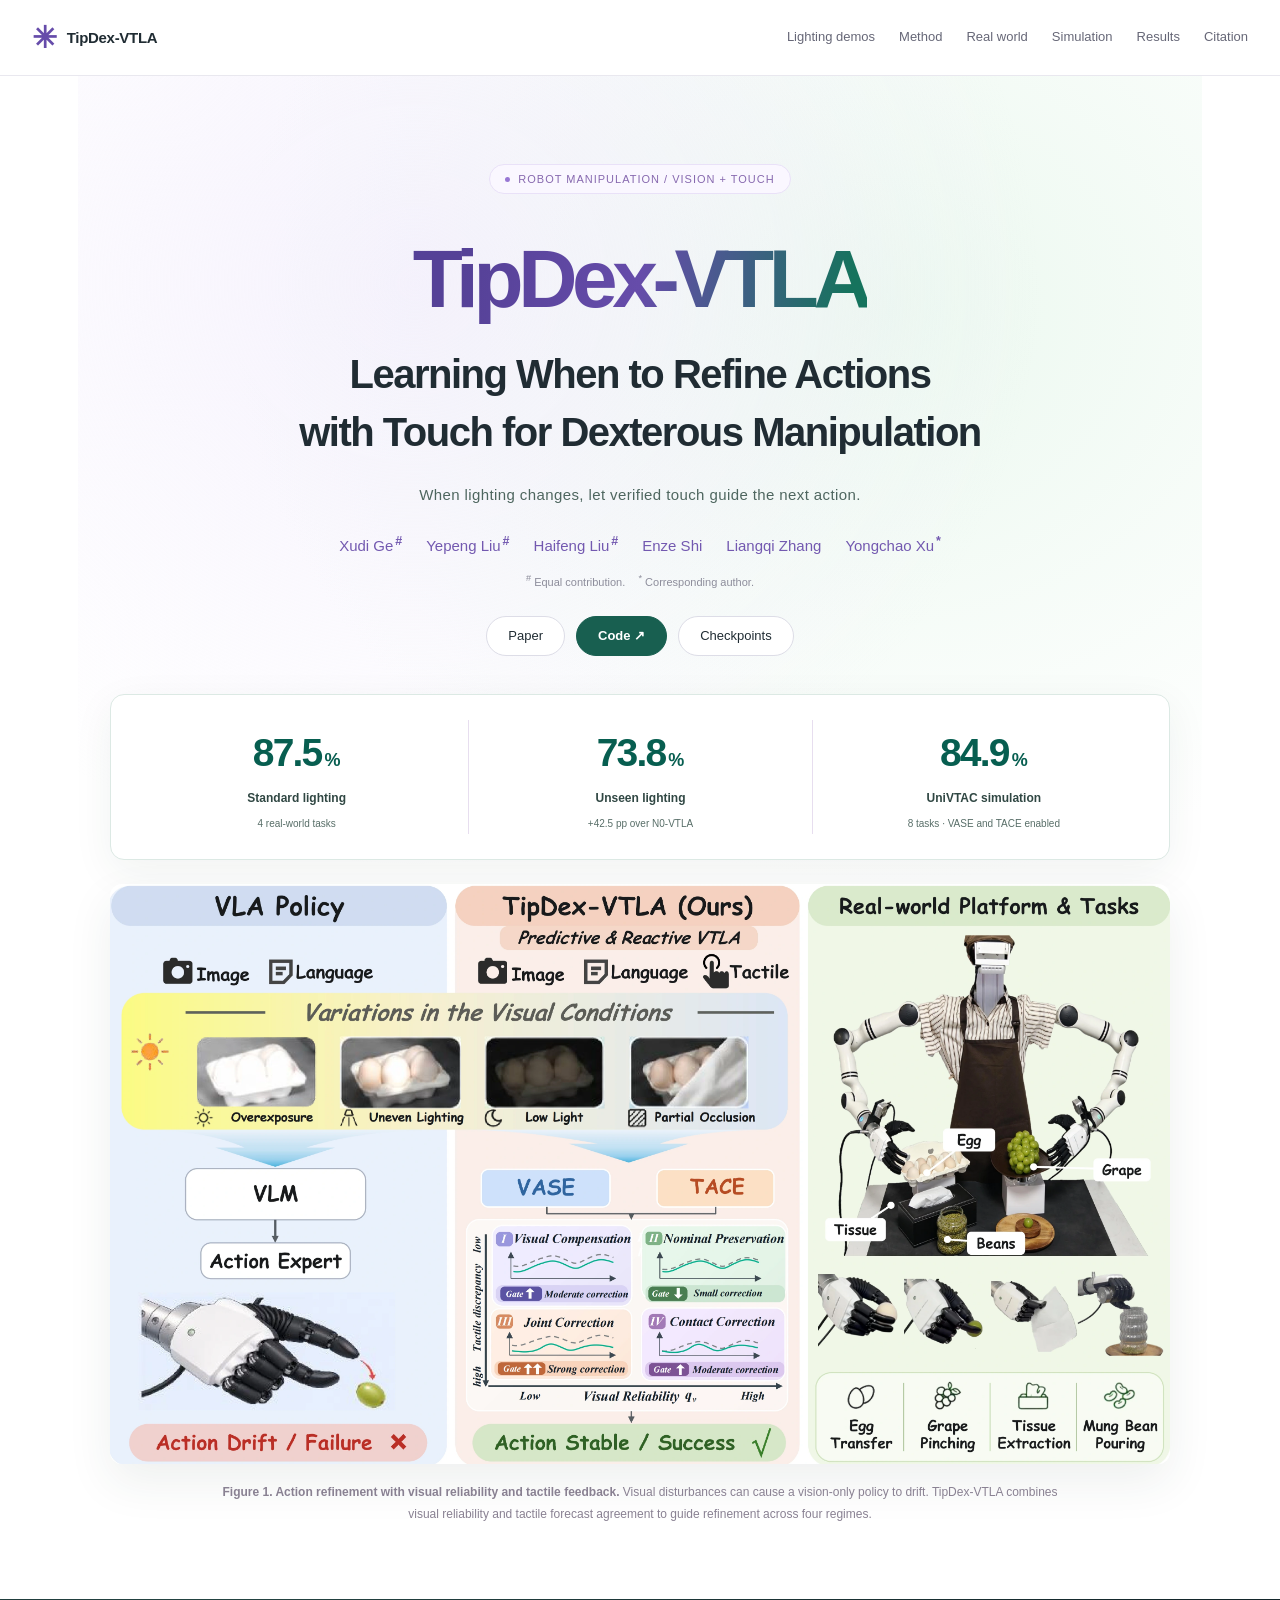
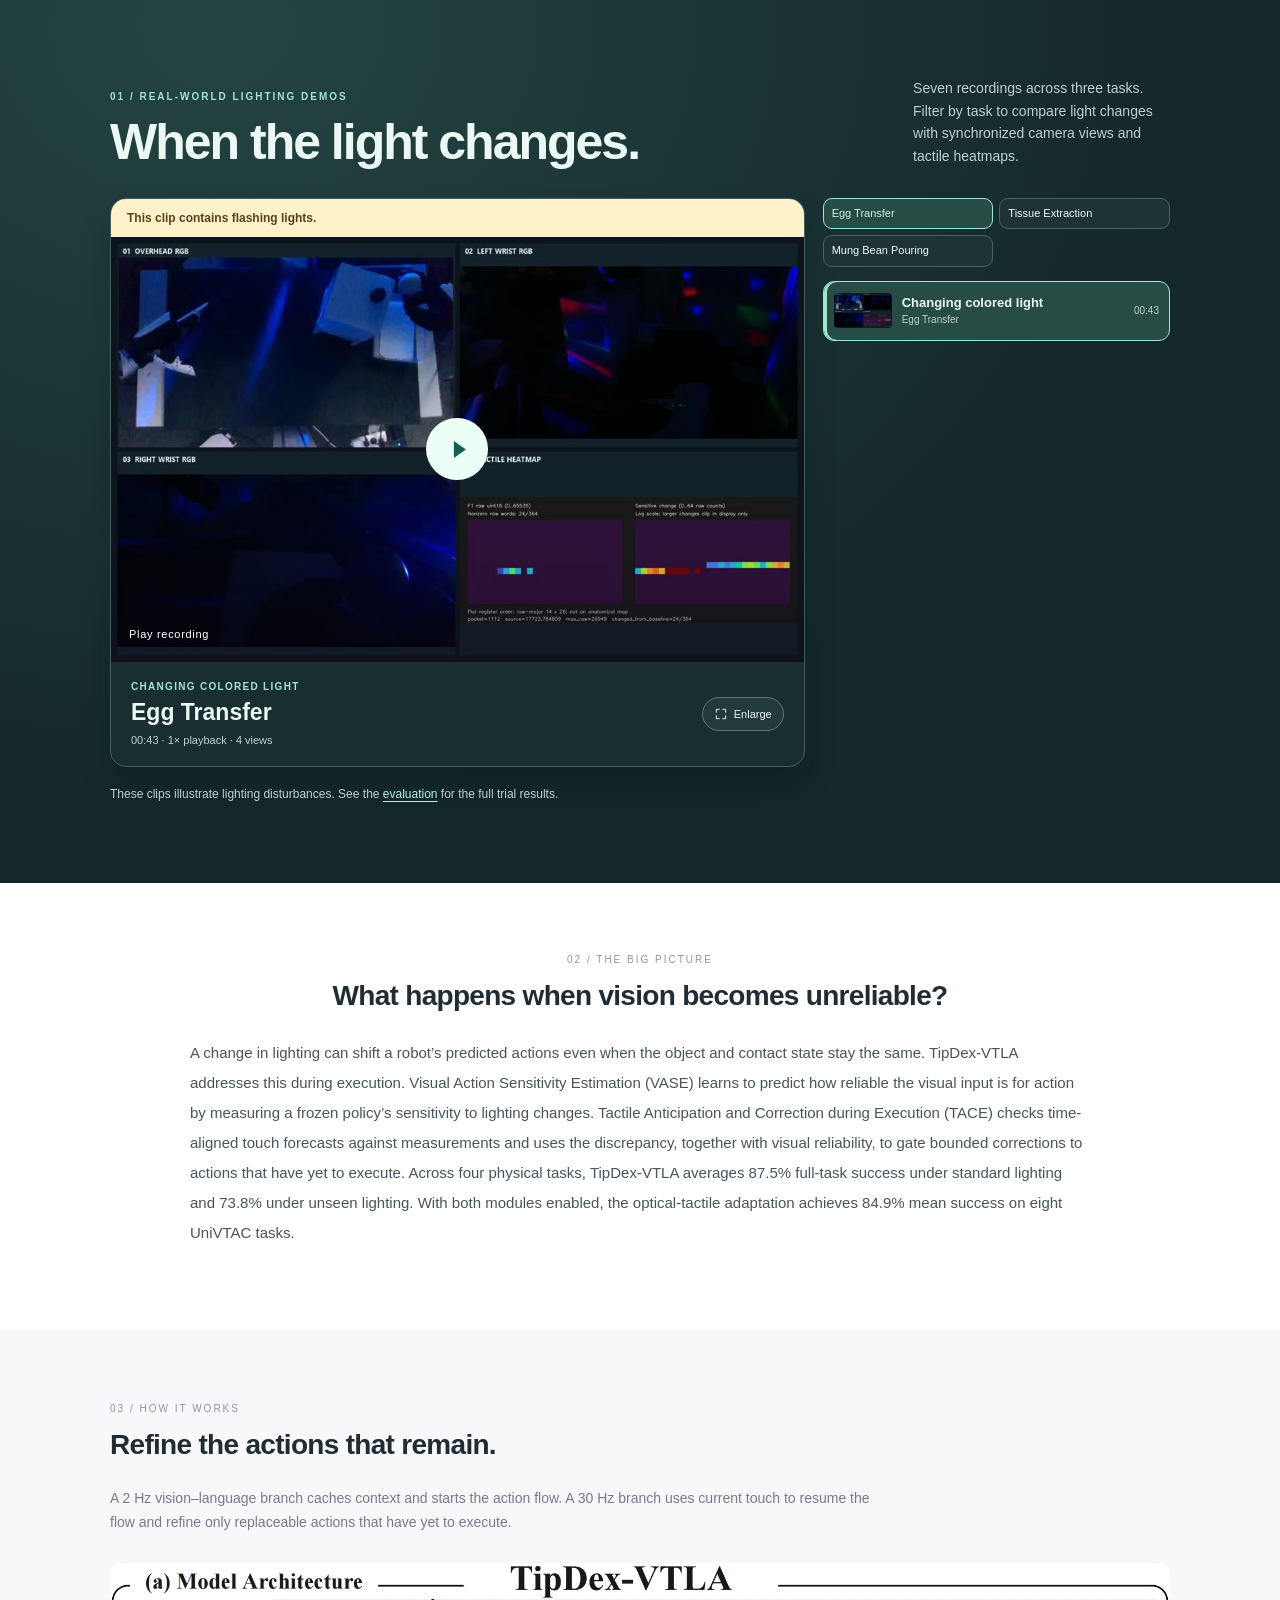
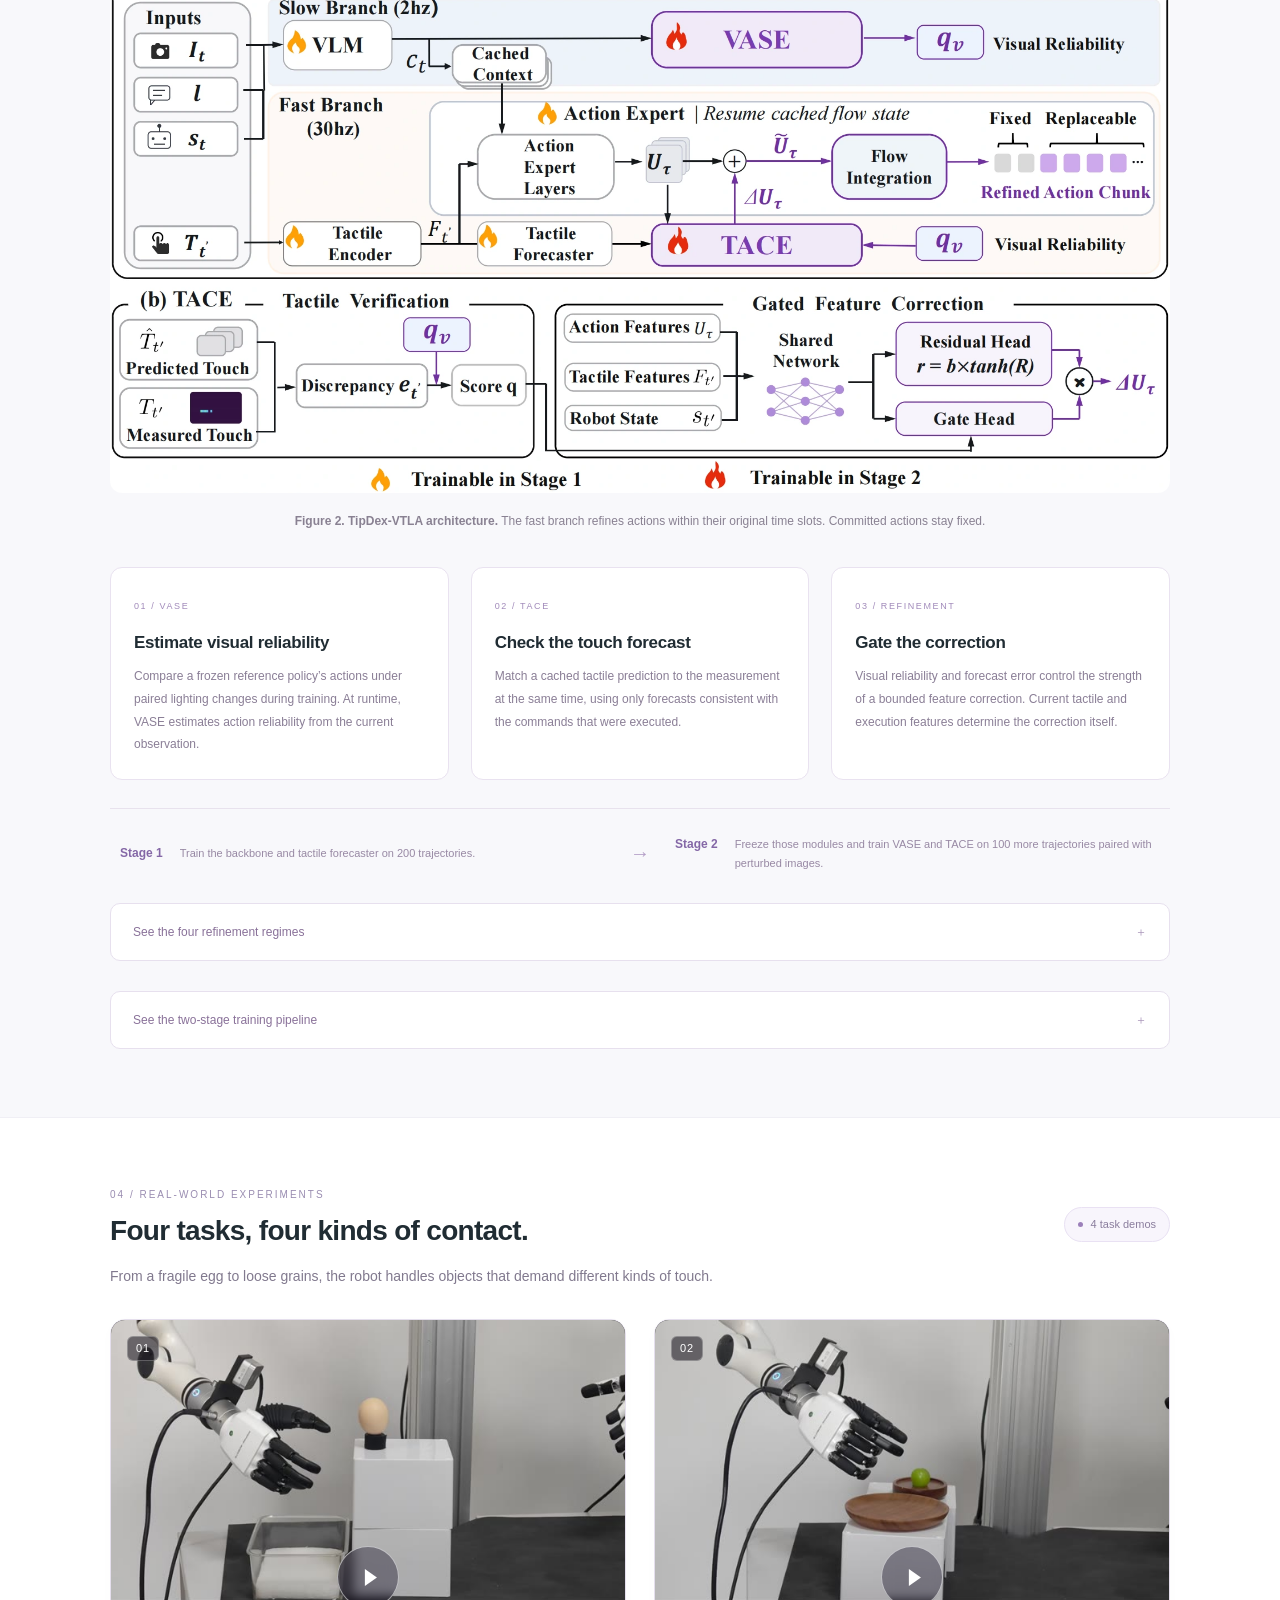
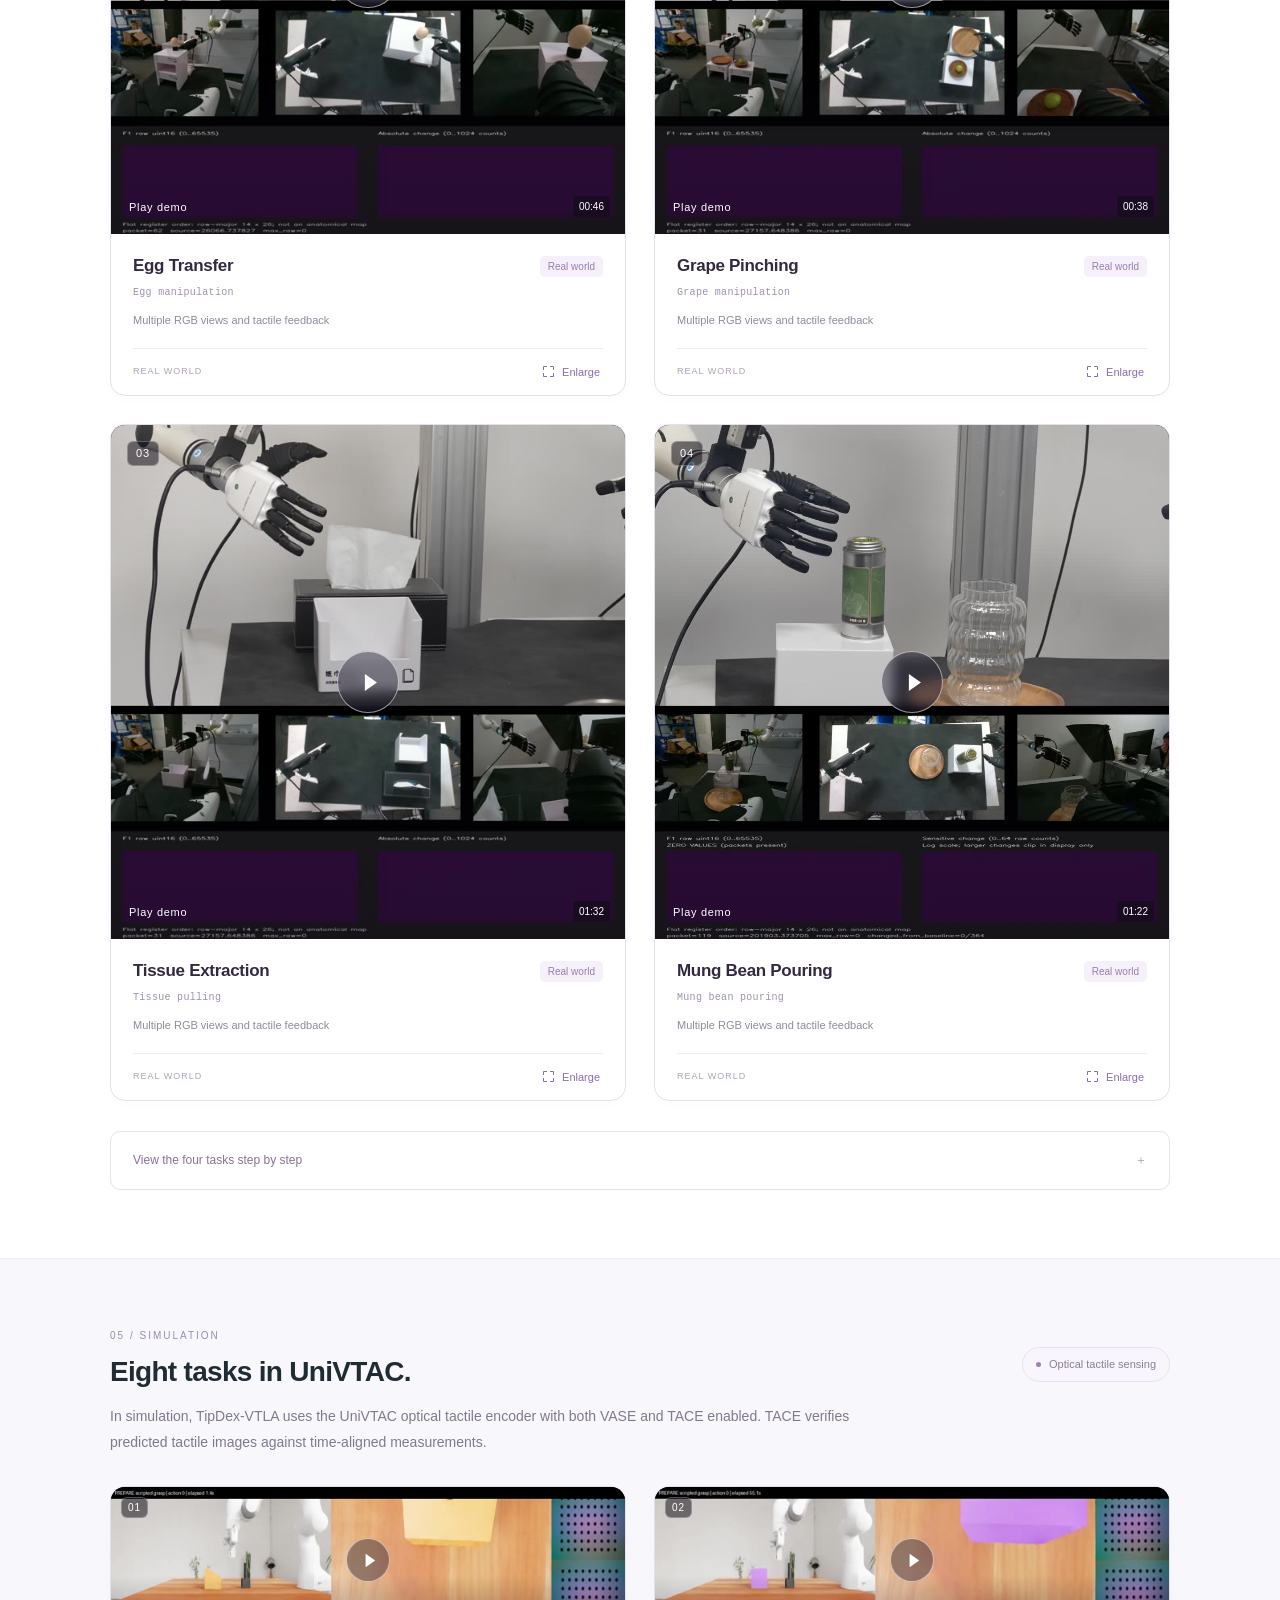
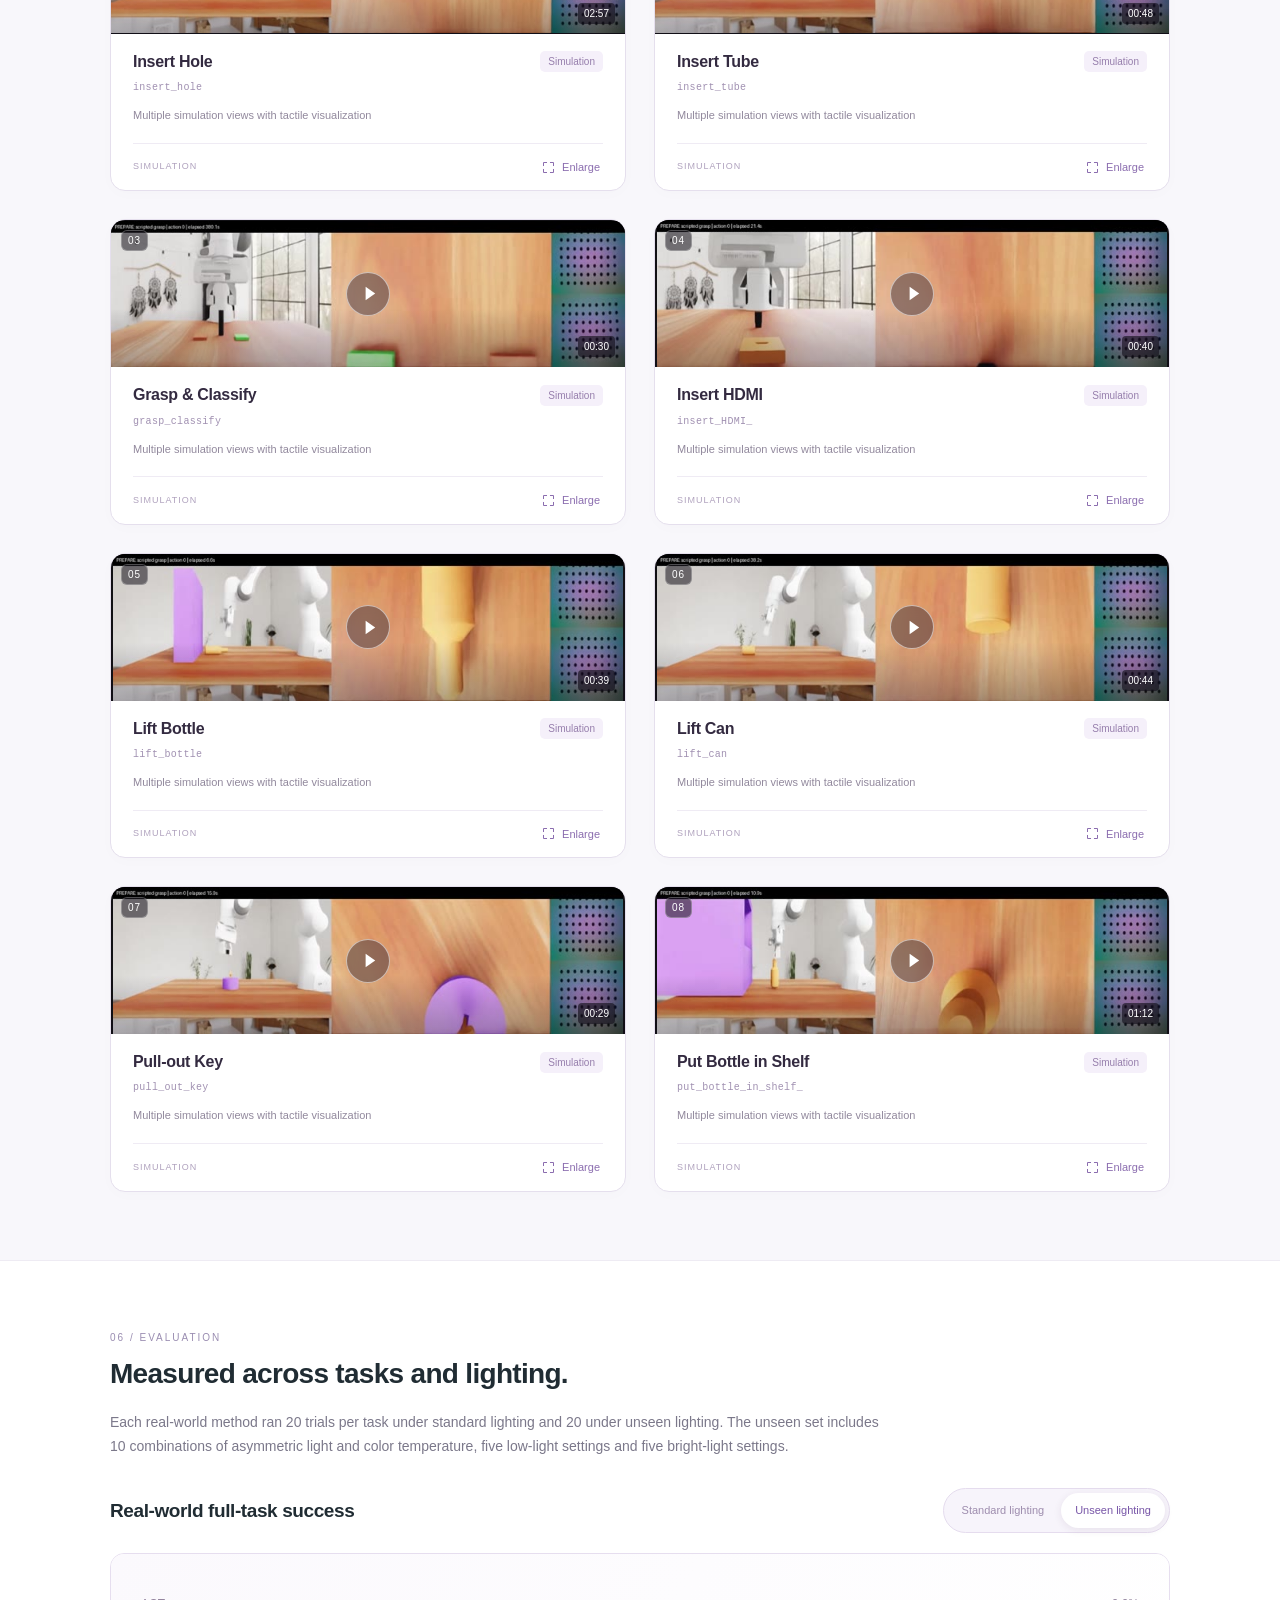
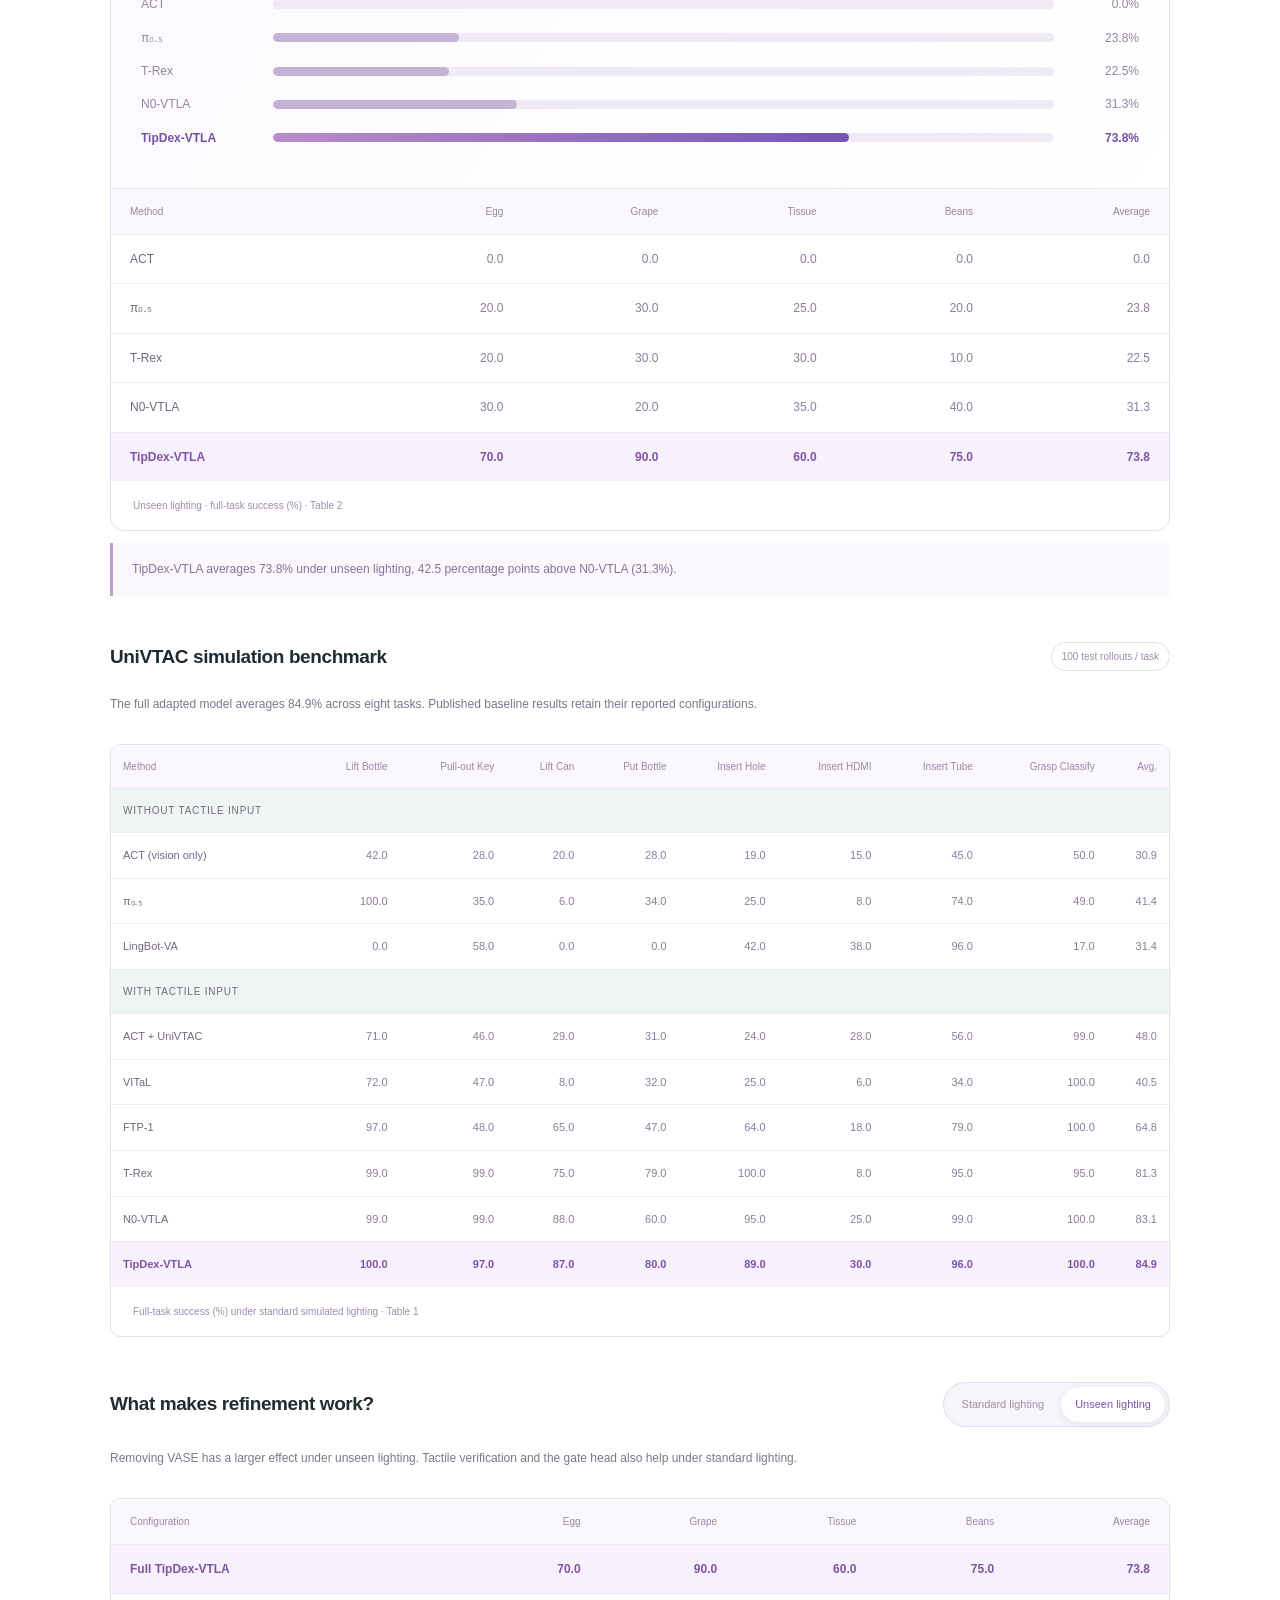
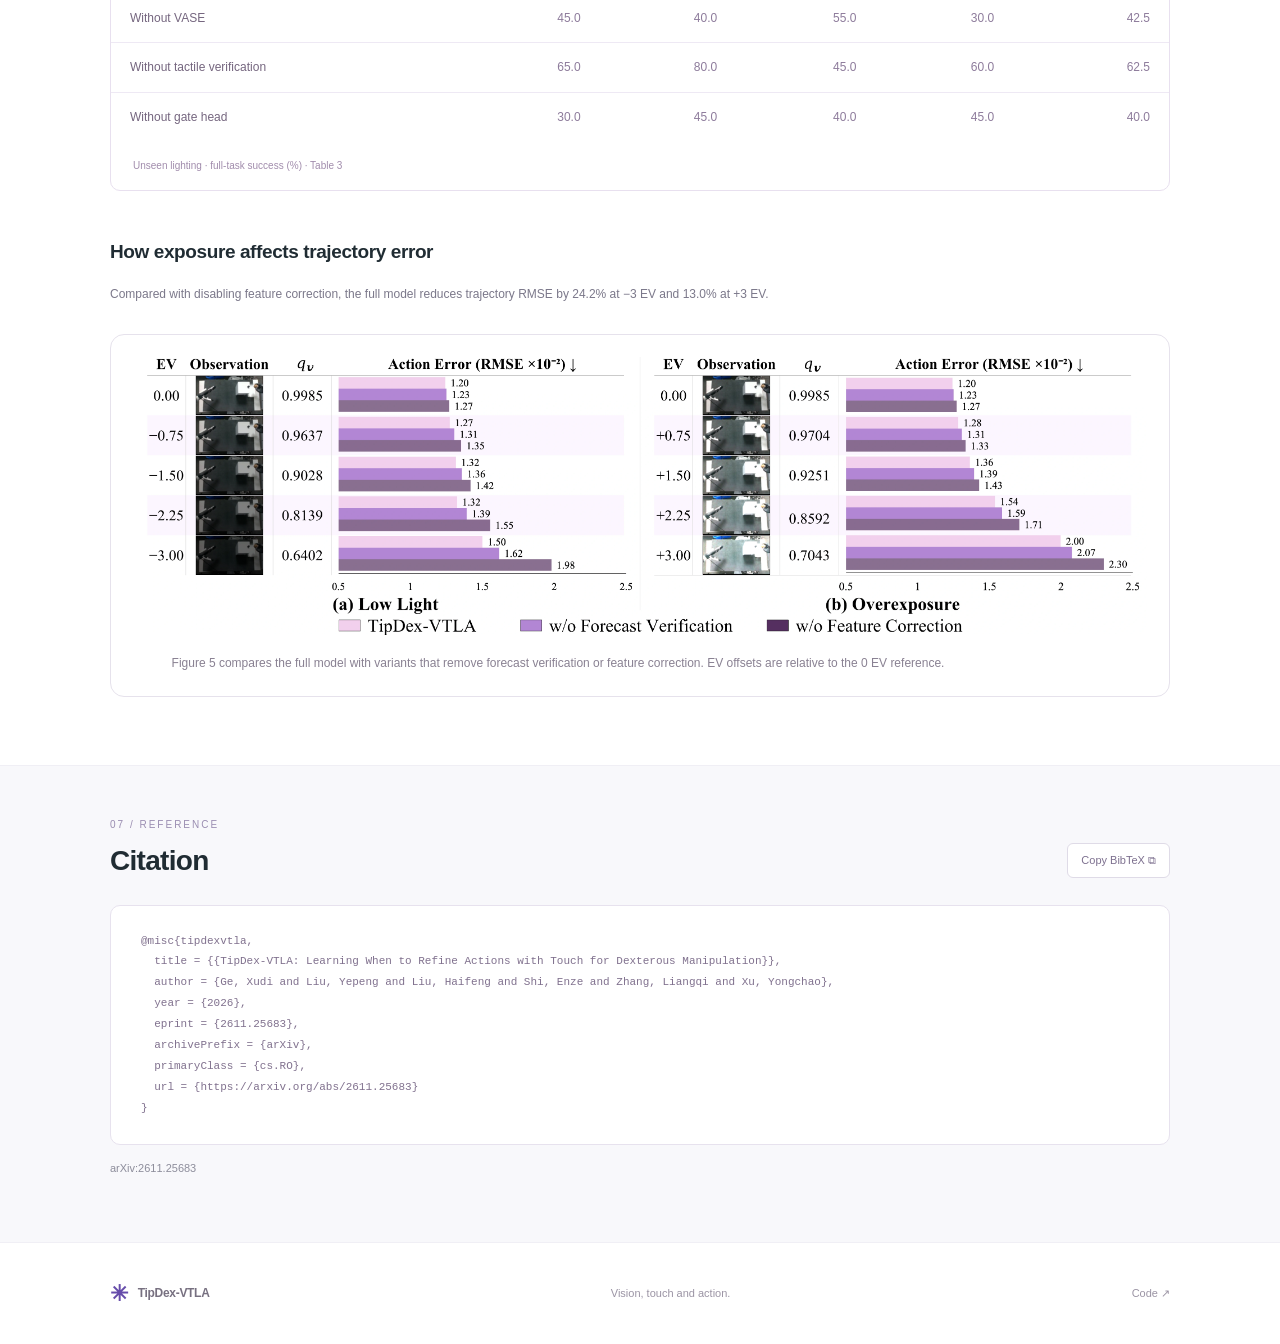
==== commit 83c0ab88: "Temporarily withdraw three lighting demo videos" ====
--- a/docs/index.html
+++ b/docs/index.html
@@ -18,7 +18,7 @@
   <link rel="icon" href="favicon.svg" type="image/svg+xml">
   <link rel="stylesheet" href="style.css">
   <link rel="stylesheet" href="research.css?v=details-spacing">
-  <script defer src="content.js?v=arxiv-2611-25683"></script>
+  <script defer src="content.js?v=lighting-20261124"></script>
   <script defer src="app.js?v=english-authors"></script>
   <script defer src="demos.js?v=english-authors"></script>
 </head>
@@ -38,7 +38,7 @@
       <div class="resources" aria-label="Project resources">
         <a class="pill" href="https://arxiv.org/abs/2611.25683" target="_blank" rel="noopener">Paper</a>
         <a class="pill primary" href="https://github.com/tiplab/TipDex-VTLA" target="_blank" rel="noopener">Code ↗</a>
-        <a class="pill" href="https://huggingface.co/datasets/penguin3333333/TipDex-VTLAdemo-data_EGG-TRANSFER" target="_blank" rel="noopener">Checkpoints</a>
+        <a class="pill" href="https://huggingface.co/TipDex-VTLA/TipDex-VTLA" target="_blank" rel="noopener">Checkpoints</a>
       </div>
       <div class="paper-stats" aria-label="Average full-task success">
         <div><strong>87.5<span>%</span></strong><p>Standard lighting</p><small>4 real-world tasks</small></div>
@@ -57,12 +57,11 @@
       <section class="wrap lighting-section" id="lighting" aria-labelledby="lighting-title">
         <div class="lighting-header">
           <div><div class="section-kicker">01 / REAL-WORLD LIGHTING DEMOS</div><h2 id="lighting-title">When the light changes.</h2></div>
-          <p>Ten recordings across four tasks. Filter by task to compare light changes with synchronized camera views and tactile heatmaps.</p>
+          <p>Seven recordings across three tasks. Filter by task to compare light changes with synchronized camera views and tactile heatmaps.</p>
         </div>
         <div id="lighting-gallery"></div>
         <noscript>
-          <p>Egg transfer: <a href="assets/lighting/egg-light-drop.mp4">Lights dim mid-task</a> · <a href="assets/lighting/egg-color-shift.mp4">Changing colored light (contains flashes)</a>.</p>
-          <p>Grape pinching: <a href="assets/lighting/grape-light-drop.mp4">Lights dim mid-task</a> · <a href="assets/lighting/grape-color-shift.mp4">Changing colored light (contains flashes)</a>.</p>
+          <p>Egg transfer: <a href="assets/lighting/egg-color-shift.mp4">Changing colored light (contains flashes)</a>.</p>
           <p>Tissue extraction: <a href="assets/lighting/tissue-side.mp4">Side lighting</a> · <a href="assets/lighting/tissue-bright.mp4">Bright light</a>.</p>
           <p>Mung bean pouring: <a href="assets/lighting/beans-low.mp4">Low light</a> · <a href="assets/lighting/beans-side.mp4">Side lighting</a> · <a href="assets/lighting/beans-bright.mp4">Bright light</a> · <a href="assets/lighting/beans-changing.mp4">Changing colored light (contains flashes)</a>.</p>
         </noscript>
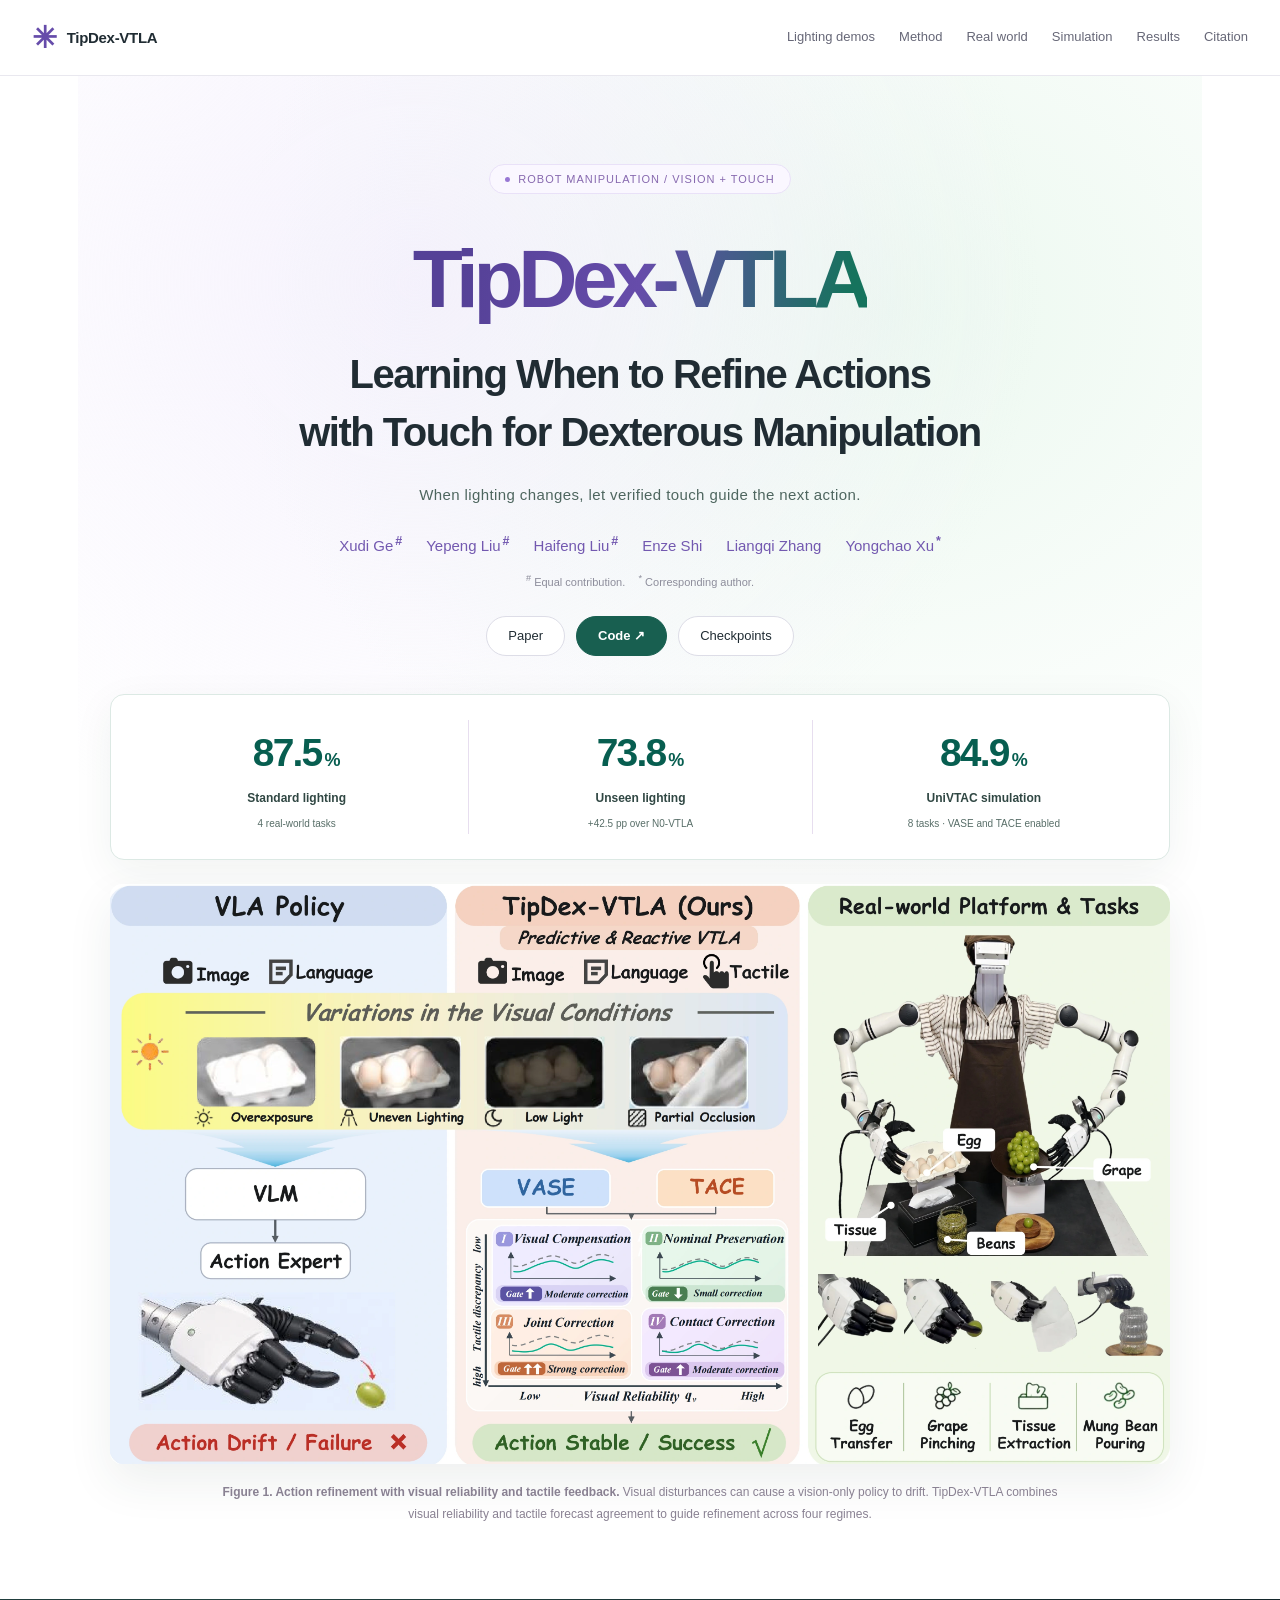
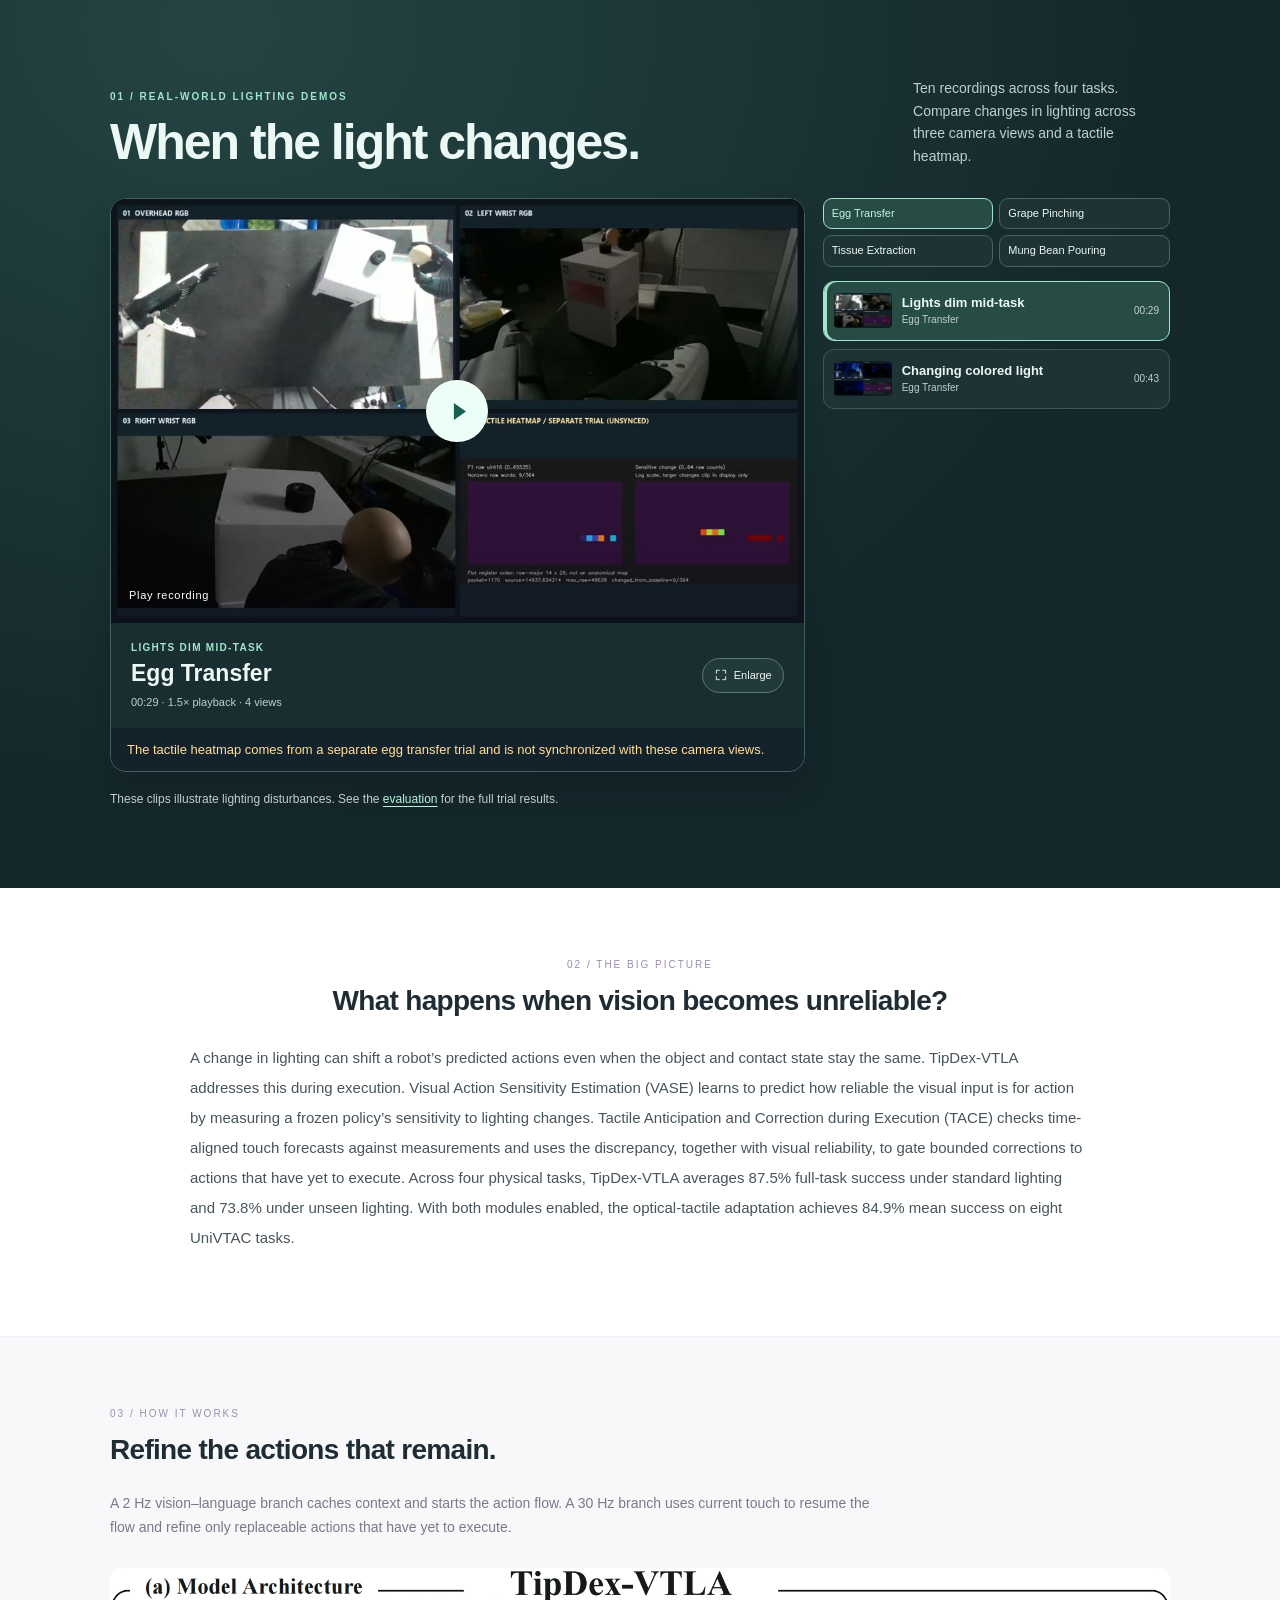
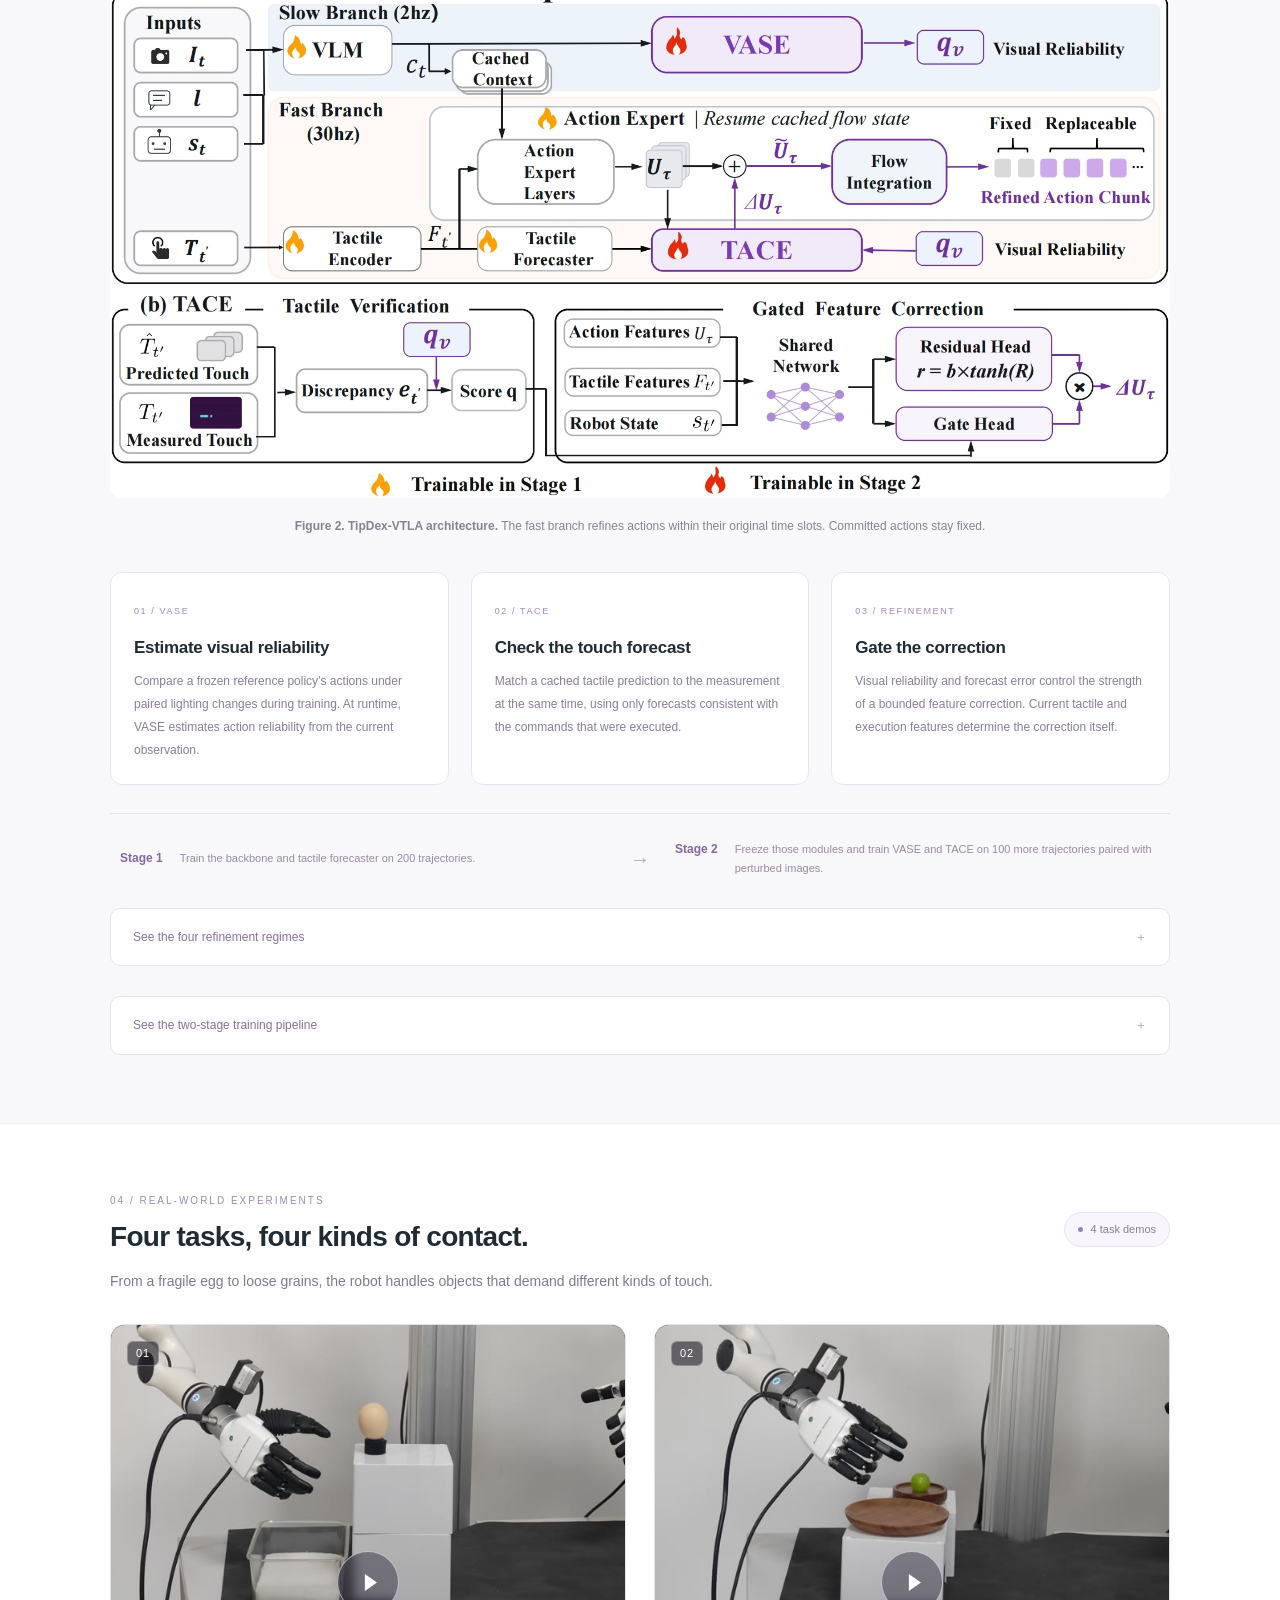
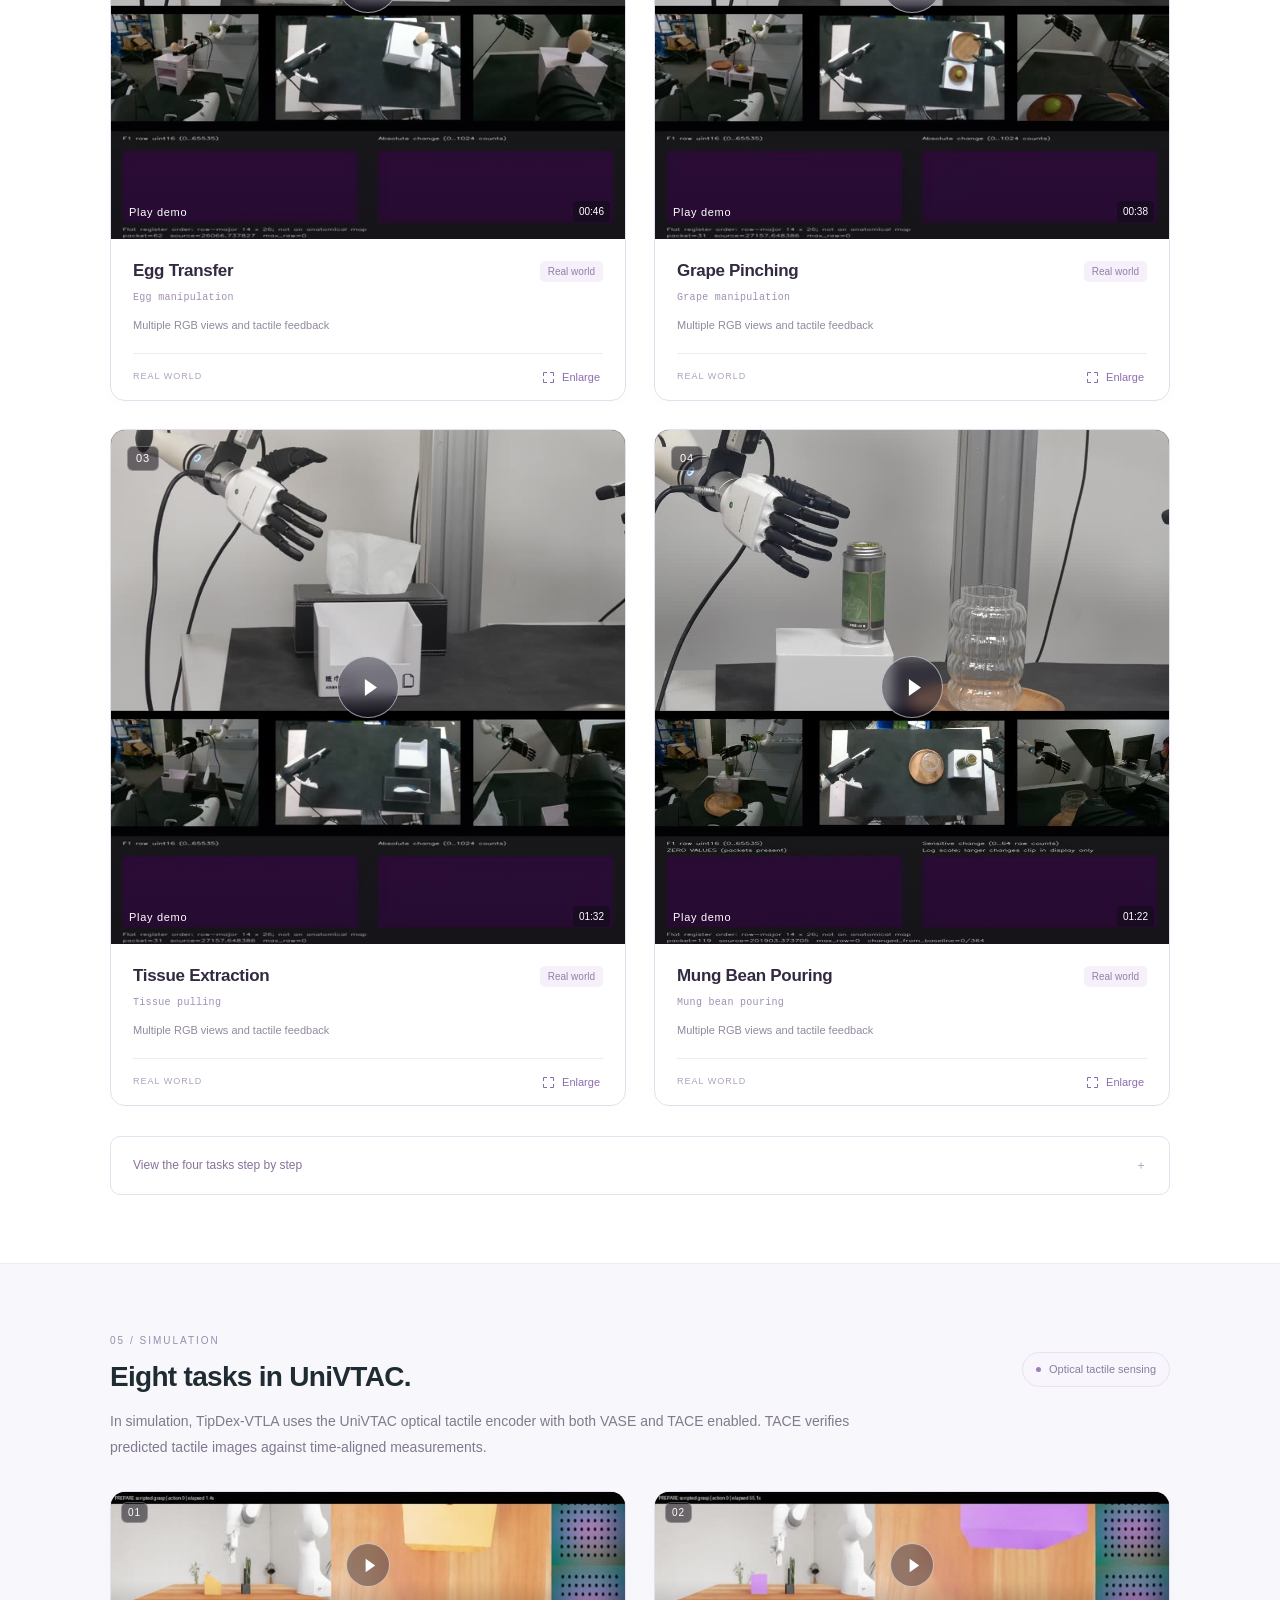
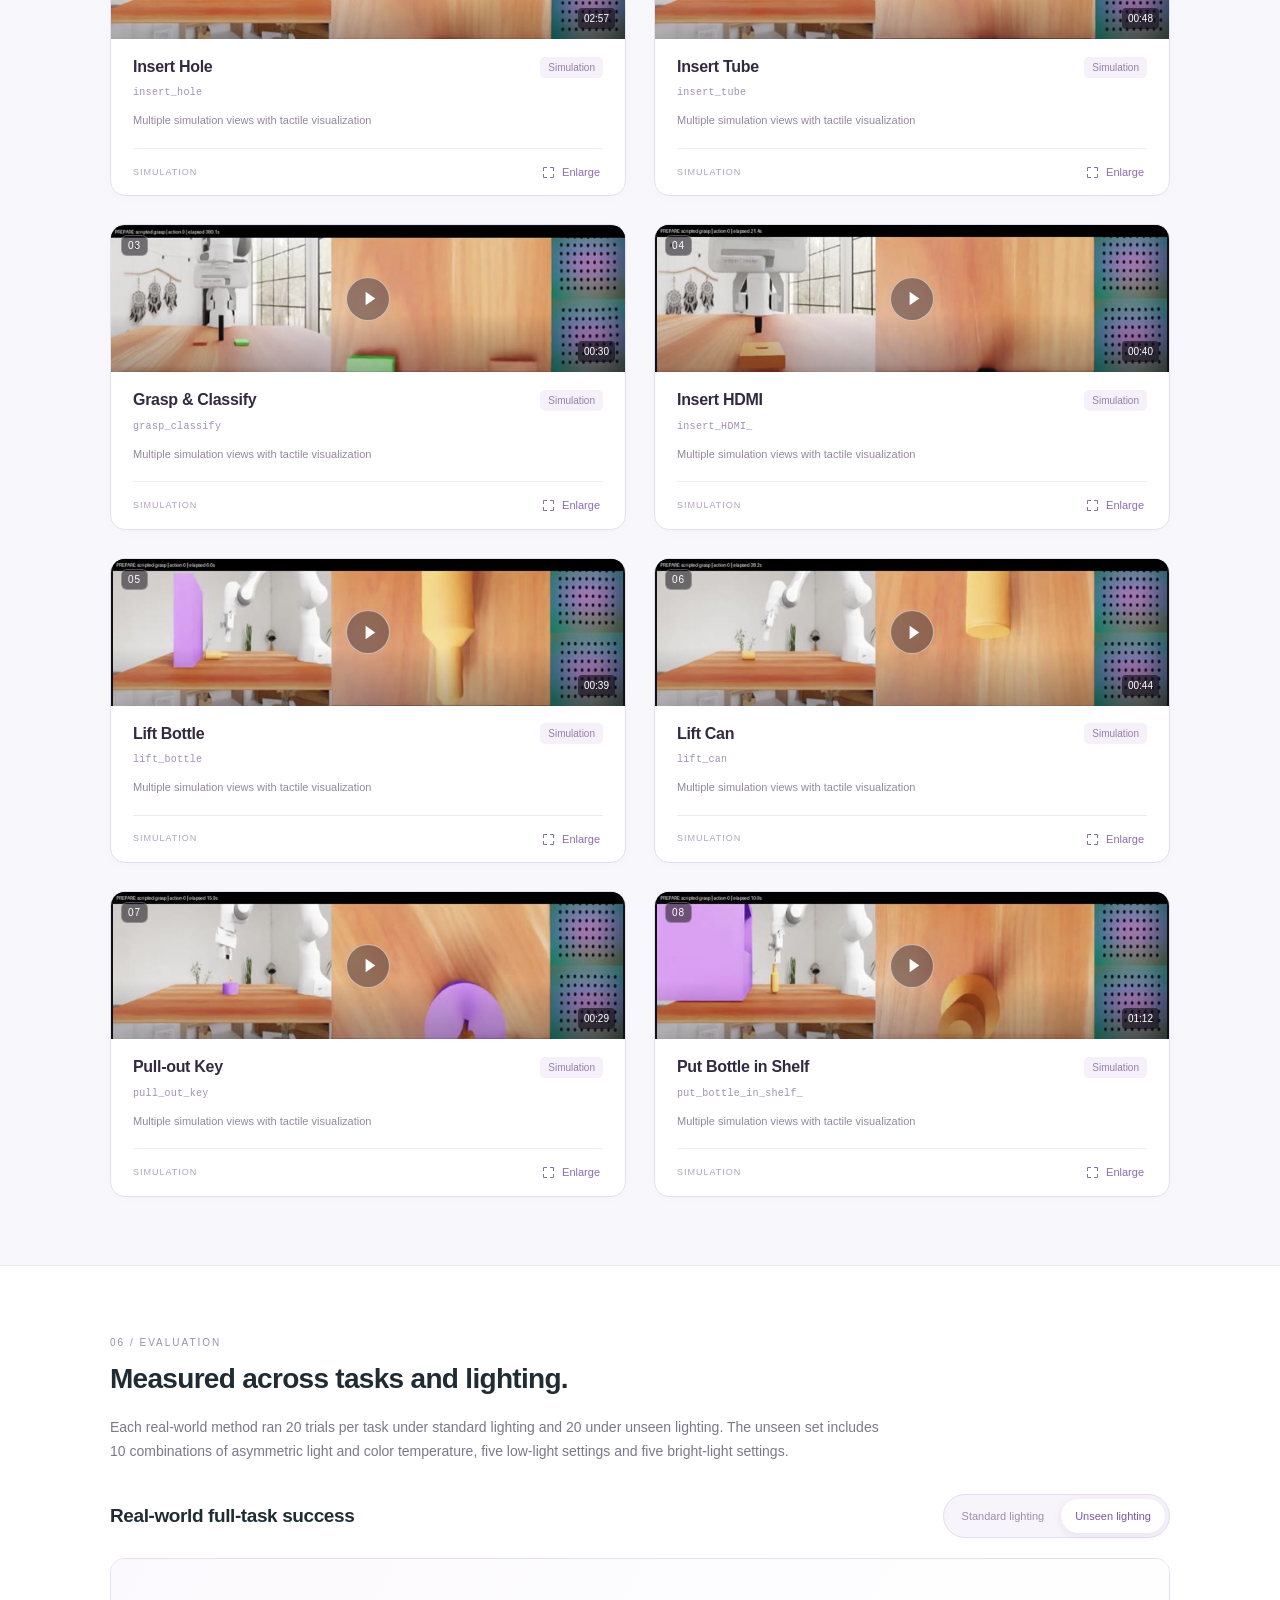
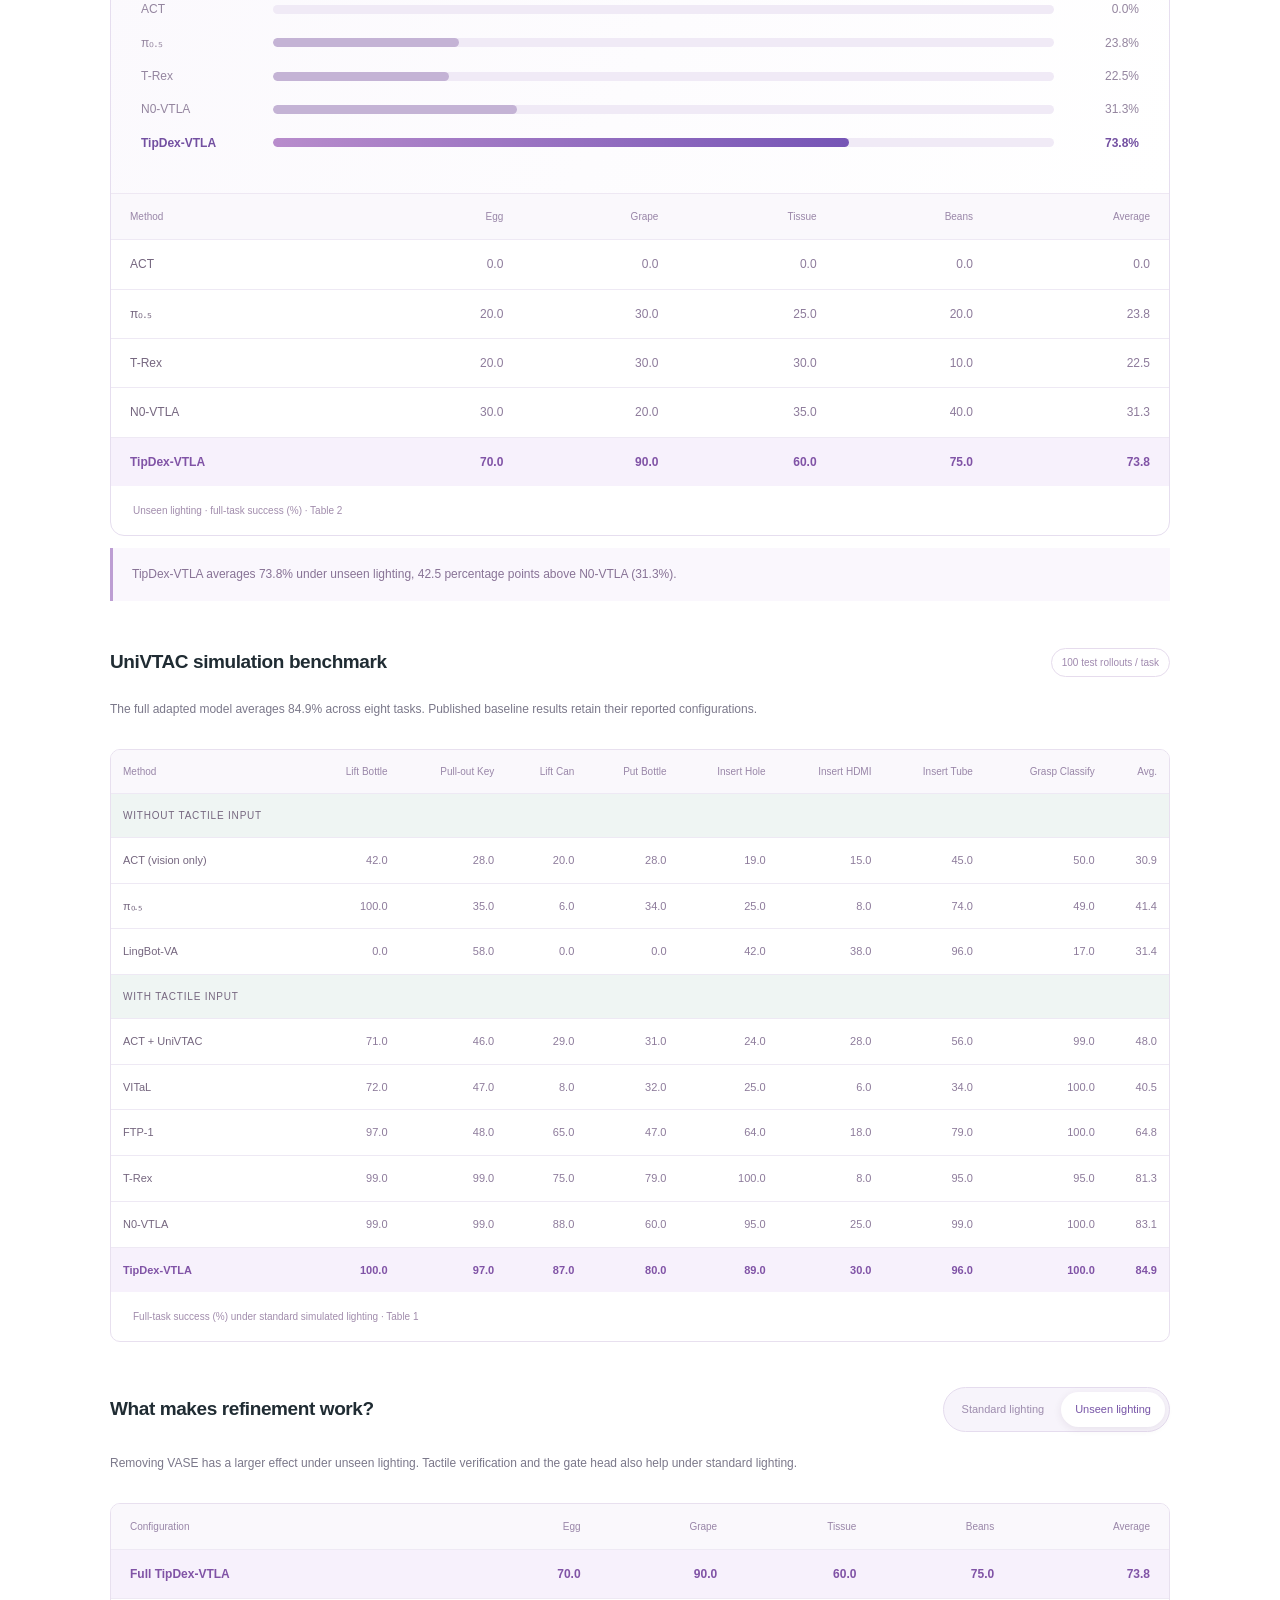
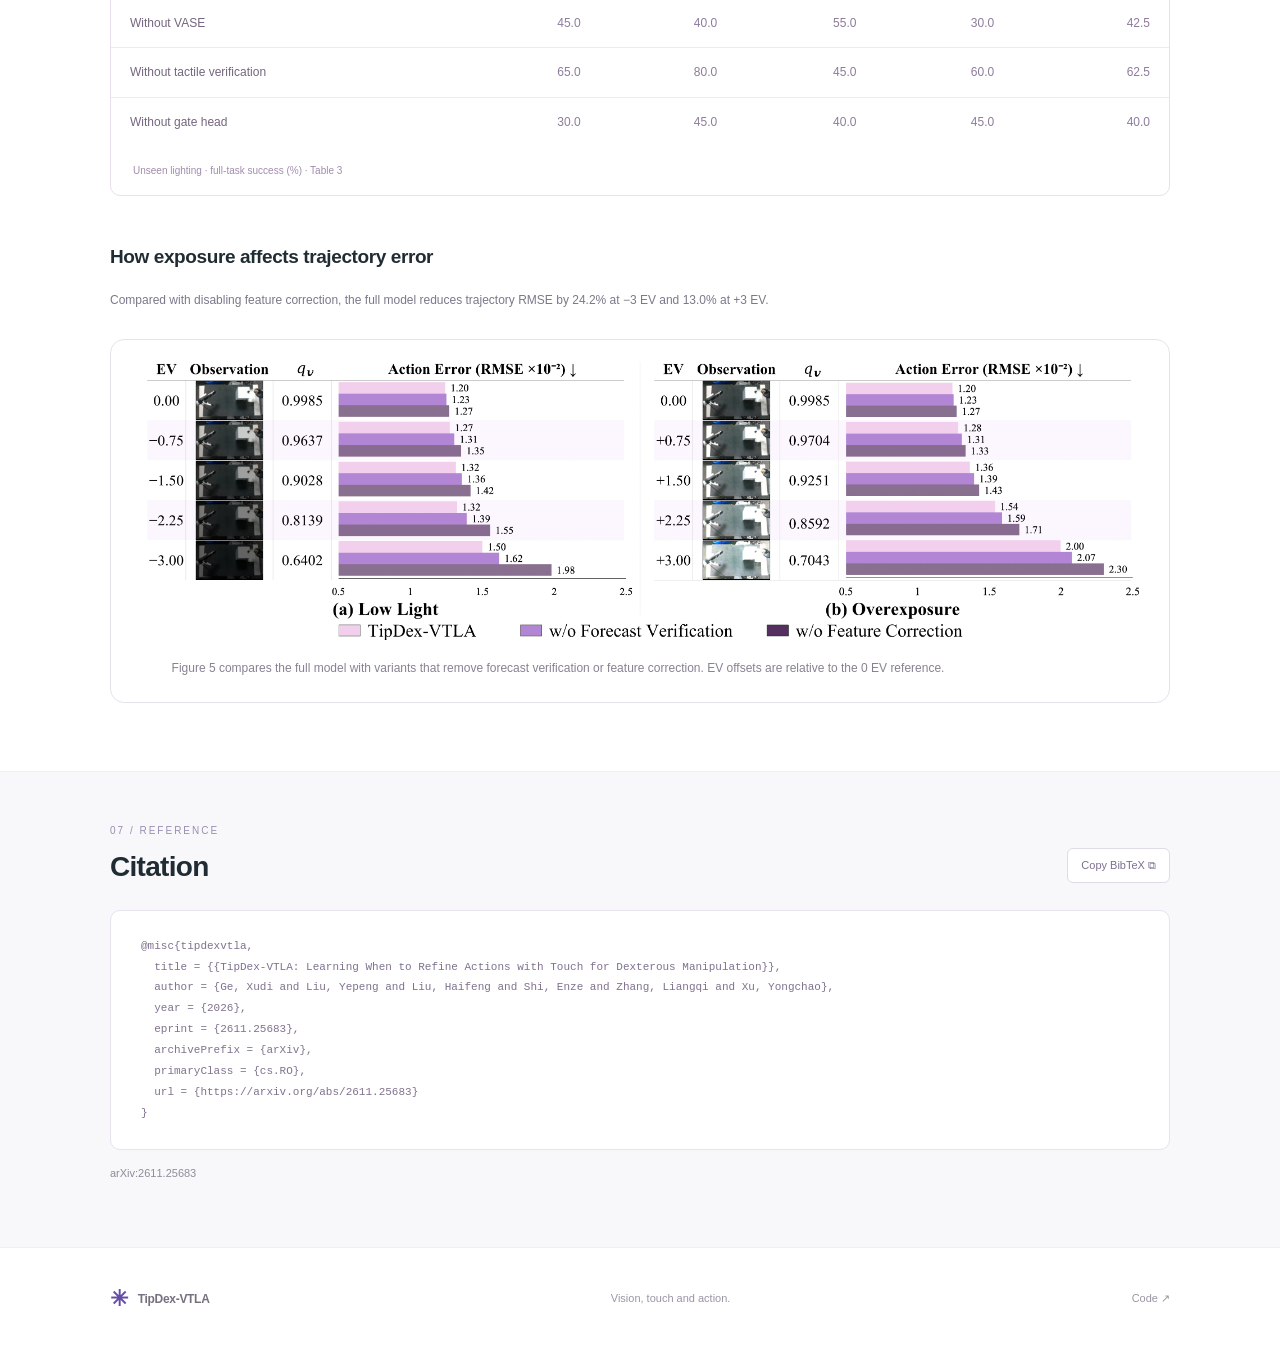
==== commit cb819be4: "Restore lighting demos with labeled tactile references" ====
--- a/docs/index.html
+++ b/docs/index.html
@@ -17,10 +17,10 @@
   <title>TipDex-VTLA · Learning When to Refine Actions with Touch</title>
   <link rel="icon" href="favicon.svg" type="image/svg+xml">
   <link rel="stylesheet" href="style.css">
-  <link rel="stylesheet" href="research.css?v=details-spacing">
-  <script defer src="content.js?v=lighting-20261124"></script>
+  <link rel="stylesheet" href="research.css?v=tactile-repair">
+  <script defer src="content.js?v=tactile-repair"></script>
   <script defer src="app.js?v=english-authors"></script>
-  <script defer src="demos.js?v=english-authors"></script>
+  <script defer src="demos.js?v=tactile-repair"></script>
 </head>
 <body>
   <a class="skip-link" href="#main">Skip to content</a>
@@ -57,11 +57,12 @@
       <section class="wrap lighting-section" id="lighting" aria-labelledby="lighting-title">
         <div class="lighting-header">
           <div><div class="section-kicker">01 / REAL-WORLD LIGHTING DEMOS</div><h2 id="lighting-title">When the light changes.</h2></div>
-          <p>Seven recordings across three tasks. Filter by task to compare light changes with synchronized camera views and tactile heatmaps.</p>
+          <p>Ten recordings across four tasks. Compare changes in lighting across three camera views and a tactile heatmap.</p>
         </div>
         <div id="lighting-gallery"></div>
         <noscript>
-          <p>Egg transfer: <a href="assets/lighting/egg-color-shift.mp4">Changing colored light (contains flashes)</a>.</p>
+          <p>Egg transfer: <a href="assets/lighting/egg-light-drop-tactile-v2.mp4">Lights dim mid-task (reference heatmap from a separate trial)</a> · <a href="assets/lighting/egg-color-shift.mp4">Changing colored light (contains flashes)</a>.</p>
+          <p>Grape pinching (heatmaps from a separate tactile press test): <a href="assets/lighting/grape-light-drop-tactile-v2.mp4">Lights dim mid-task</a> · <a href="assets/lighting/grape-color-shift-tactile-v2.mp4">Changing colored light (contains flashes)</a>.</p>
           <p>Tissue extraction: <a href="assets/lighting/tissue-side.mp4">Side lighting</a> · <a href="assets/lighting/tissue-bright.mp4">Bright light</a>.</p>
           <p>Mung bean pouring: <a href="assets/lighting/beans-low.mp4">Low light</a> · <a href="assets/lighting/beans-side.mp4">Side lighting</a> · <a href="assets/lighting/beans-bright.mp4">Bright light</a> · <a href="assets/lighting/beans-changing.mp4">Changing colored light (contains flashes)</a>.</p>
         </noscript>
--- a/docs/research.css
+++ b/docs/research.css
@@ -94,6 +94,7 @@
 .lighting-footnote { margin: 17px 0 0; color: var(--lighting-muted); font-size: 12px; }
 .lighting-footnote a, .lighting-section noscript a { color: #b5f4db; text-decoration: underline; text-underline-offset: 3px; }
 .lighting-warning, .modal-warning { margin: 0; padding: 9px 16px; font-size: 12px; font-weight: 650; background: #fff1ca; color: #594115; }
+.demo-tactile-note { margin: 0; padding: 12px 16px; font-size: 13px; line-height: 1.5; background: #14222b; color: #ffdf9a; }
 .visually-hidden { position: absolute; width: 1px; height: 1px; margin: -1px; clip-path: inset(50%); overflow: hidden; white-space: nowrap; }
 
 .table-group th { background: #eff5f3; font-size: 10px; letter-spacing: .08em; text-transform: uppercase; }
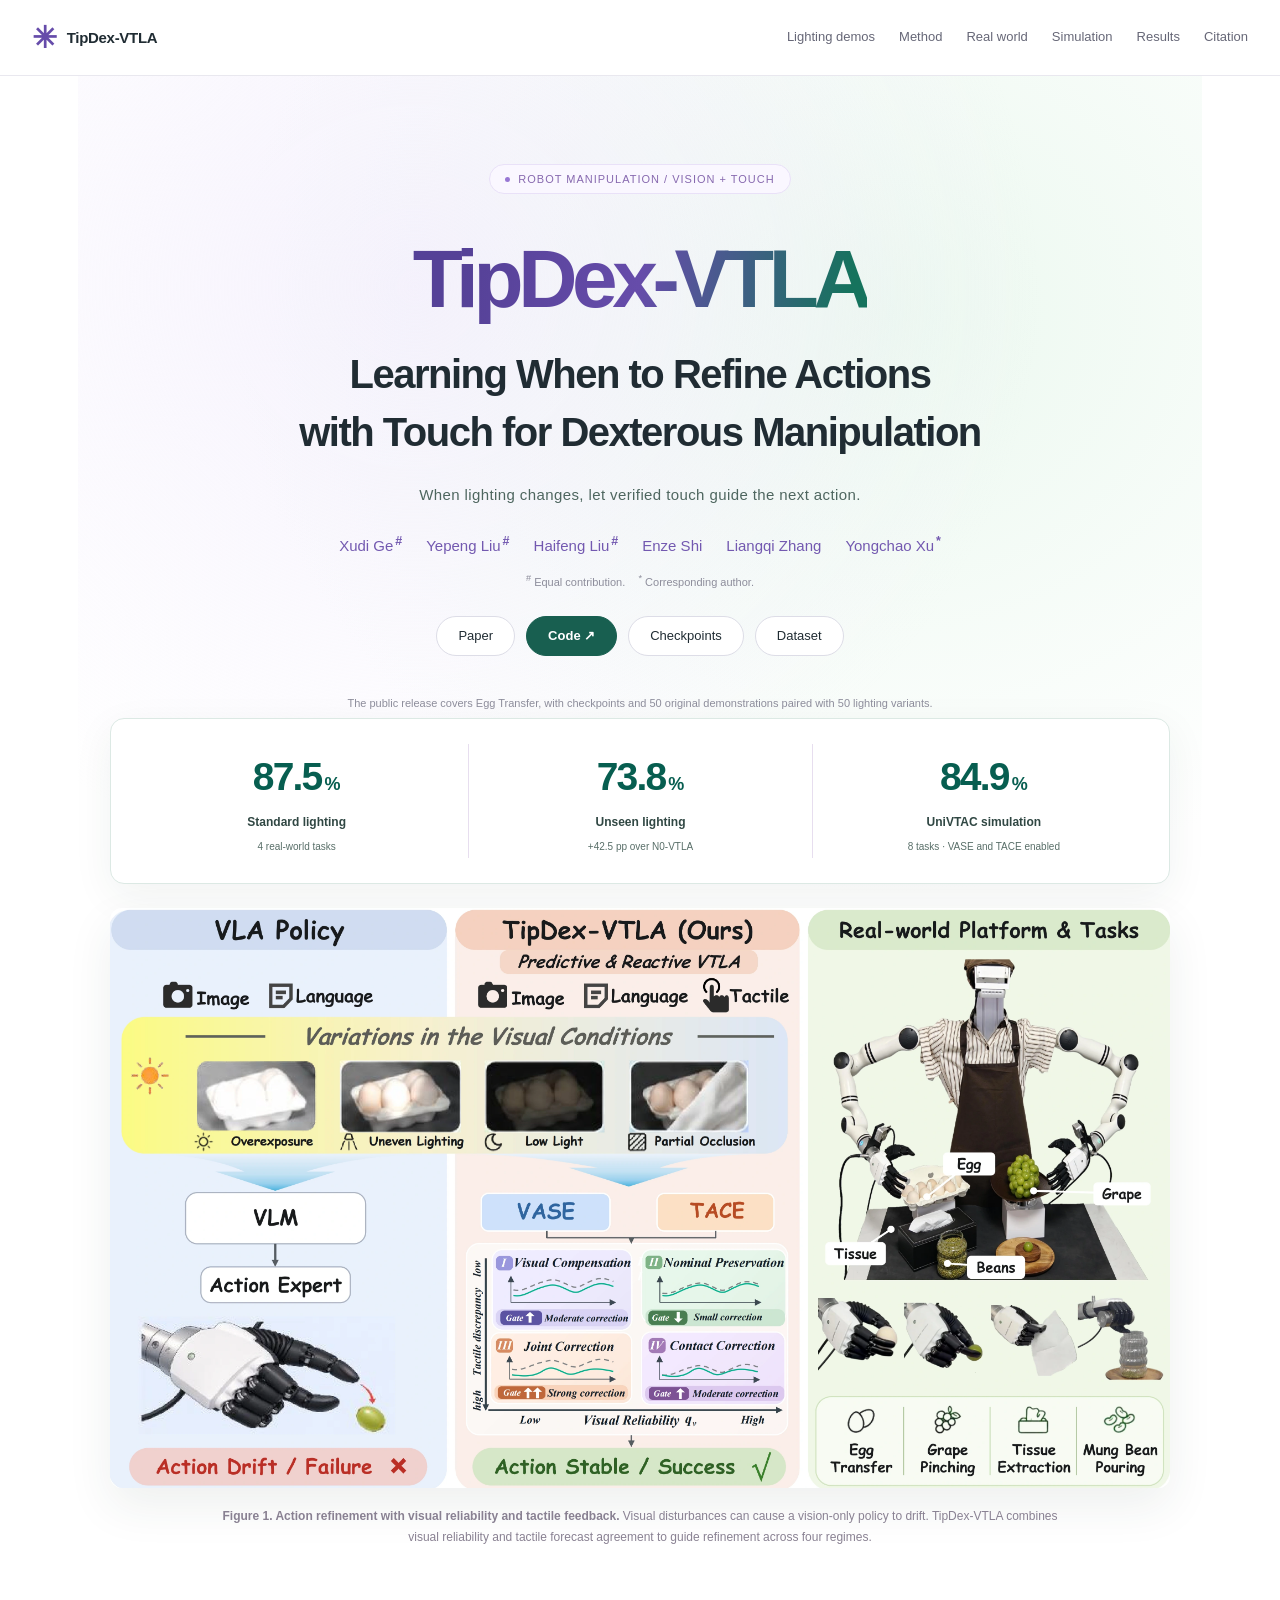
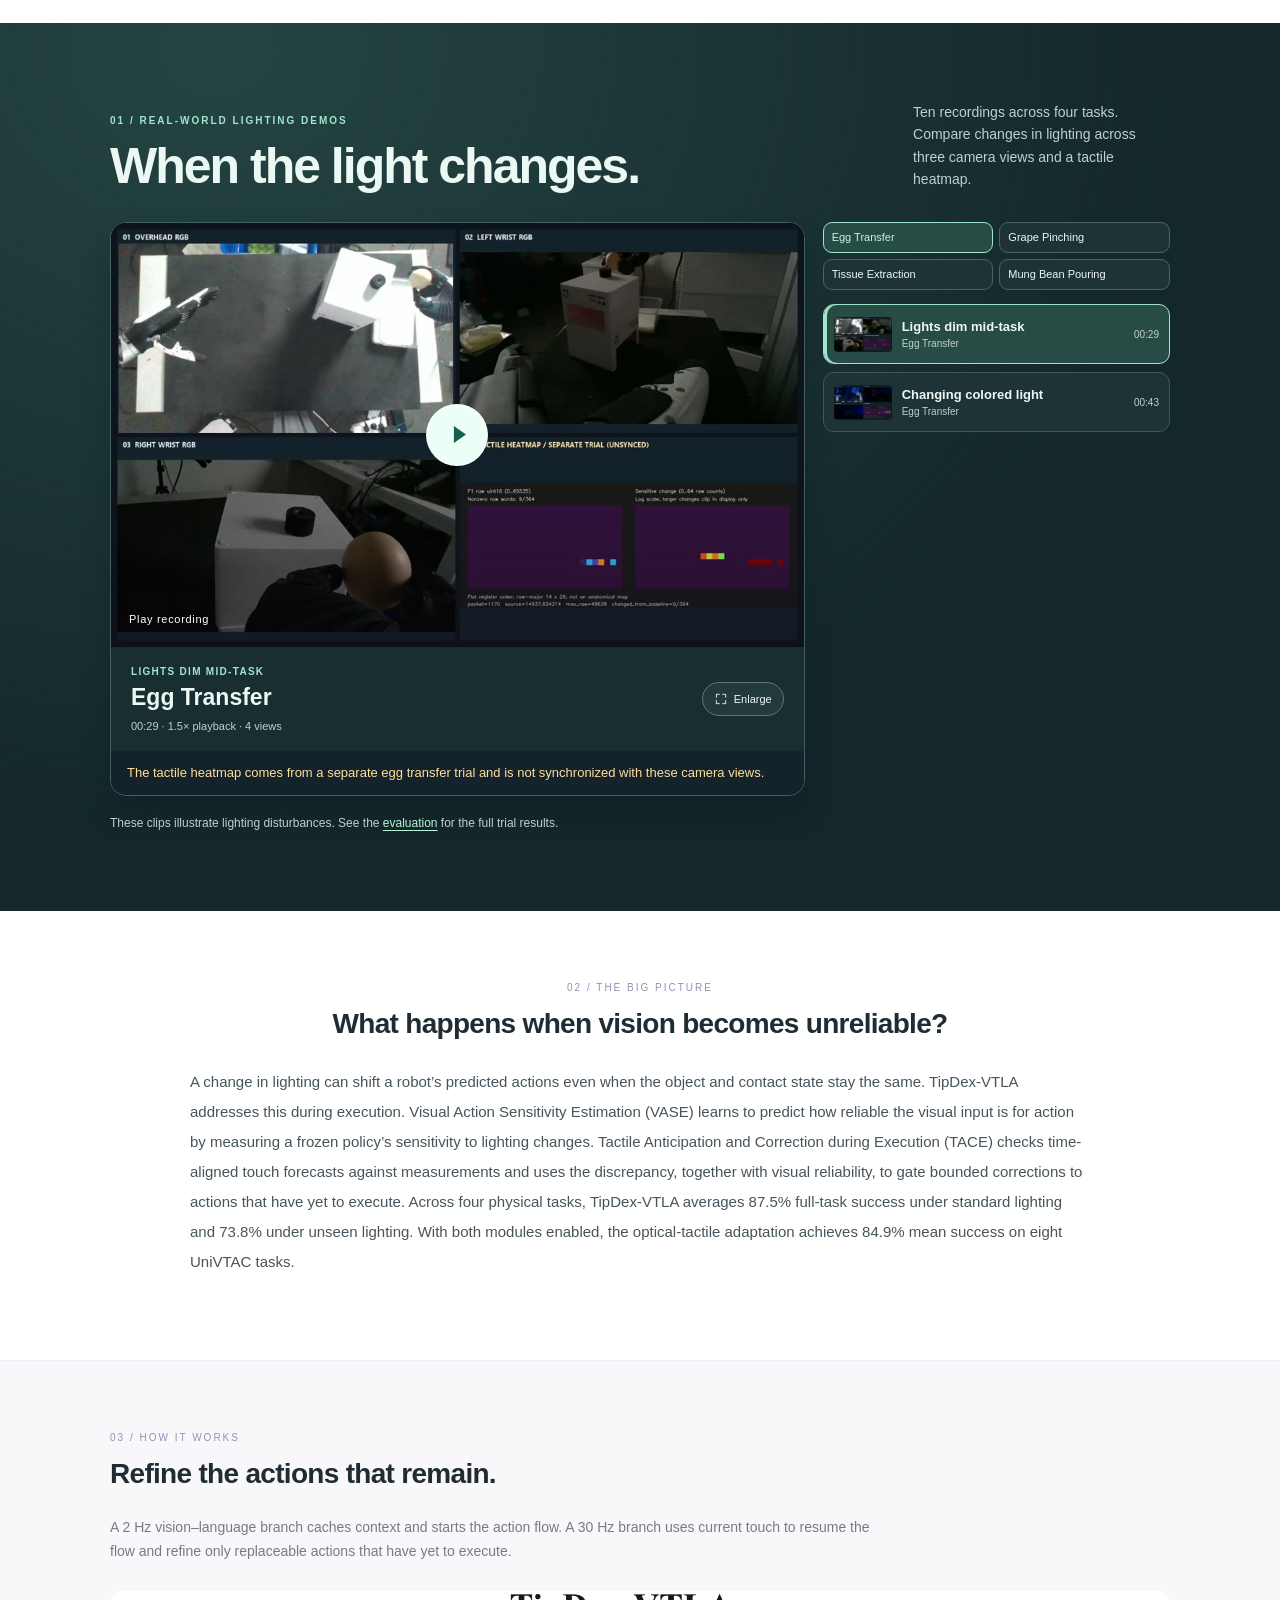
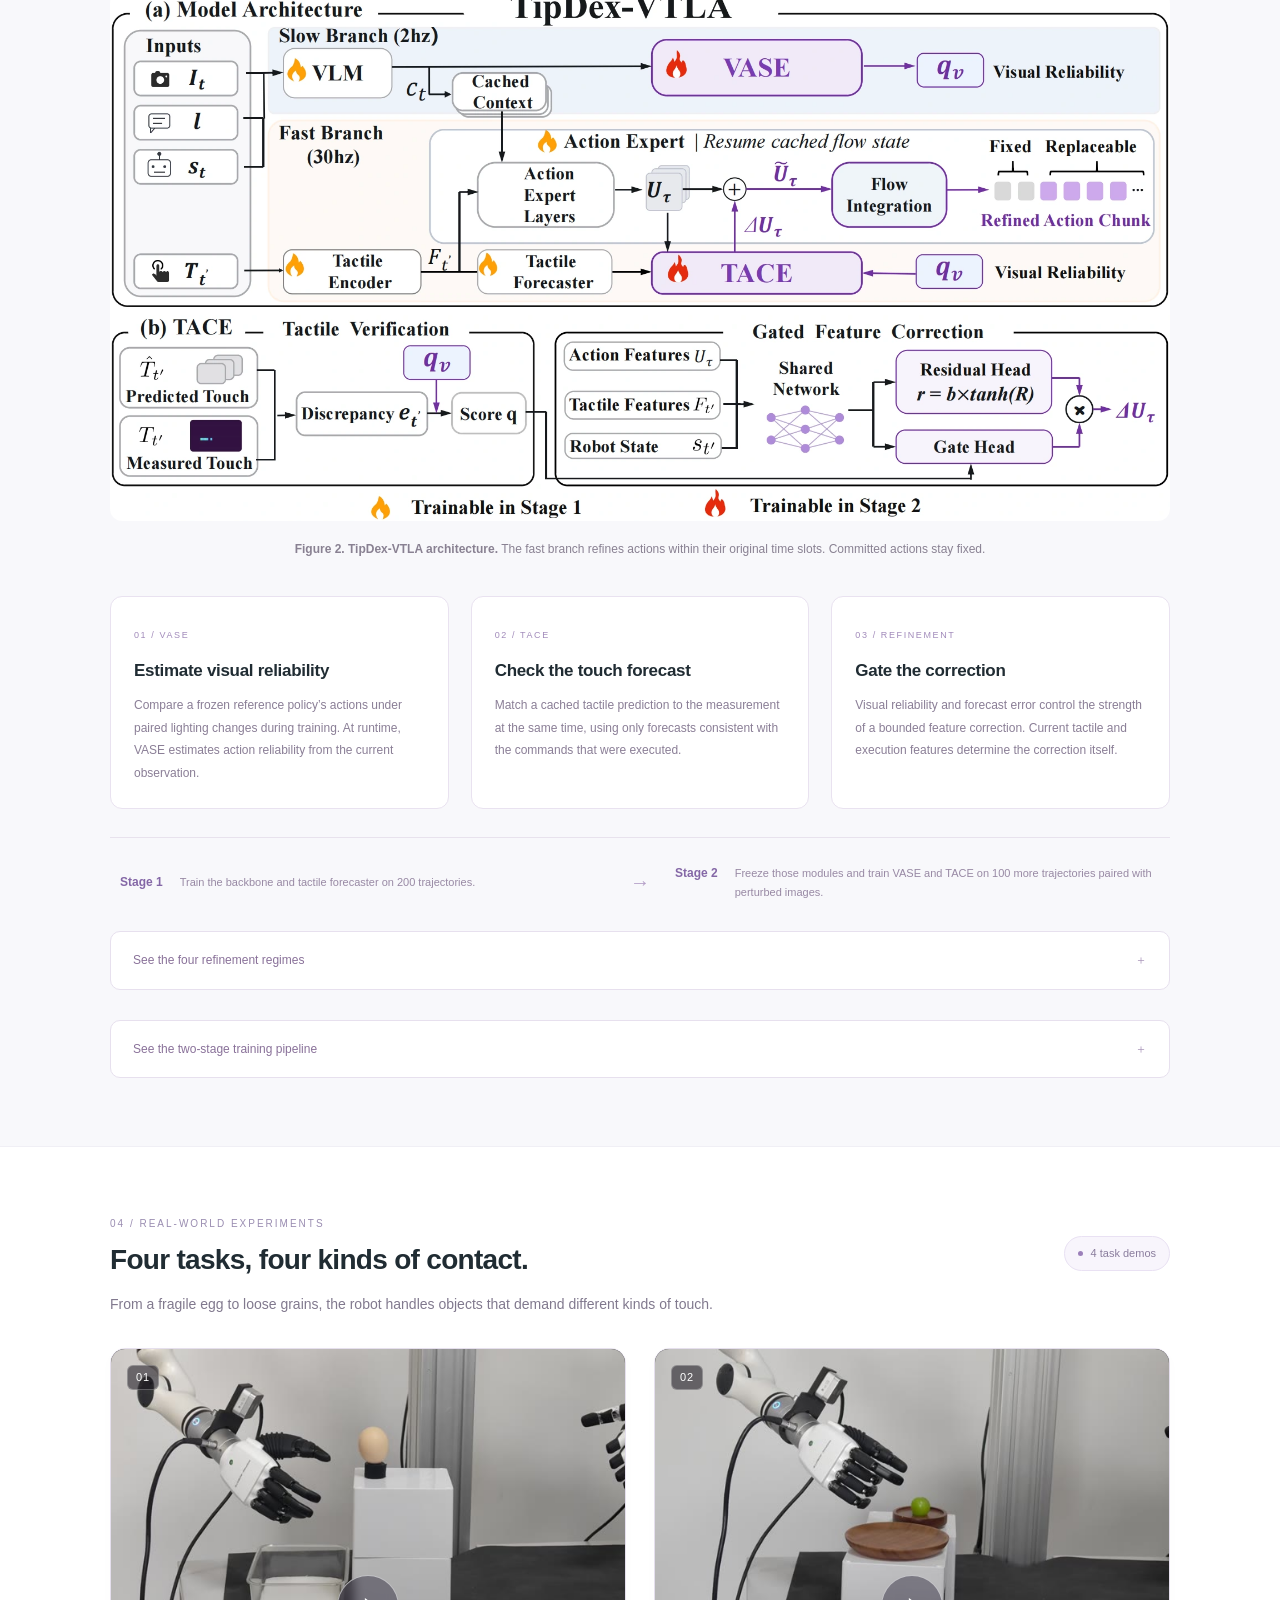
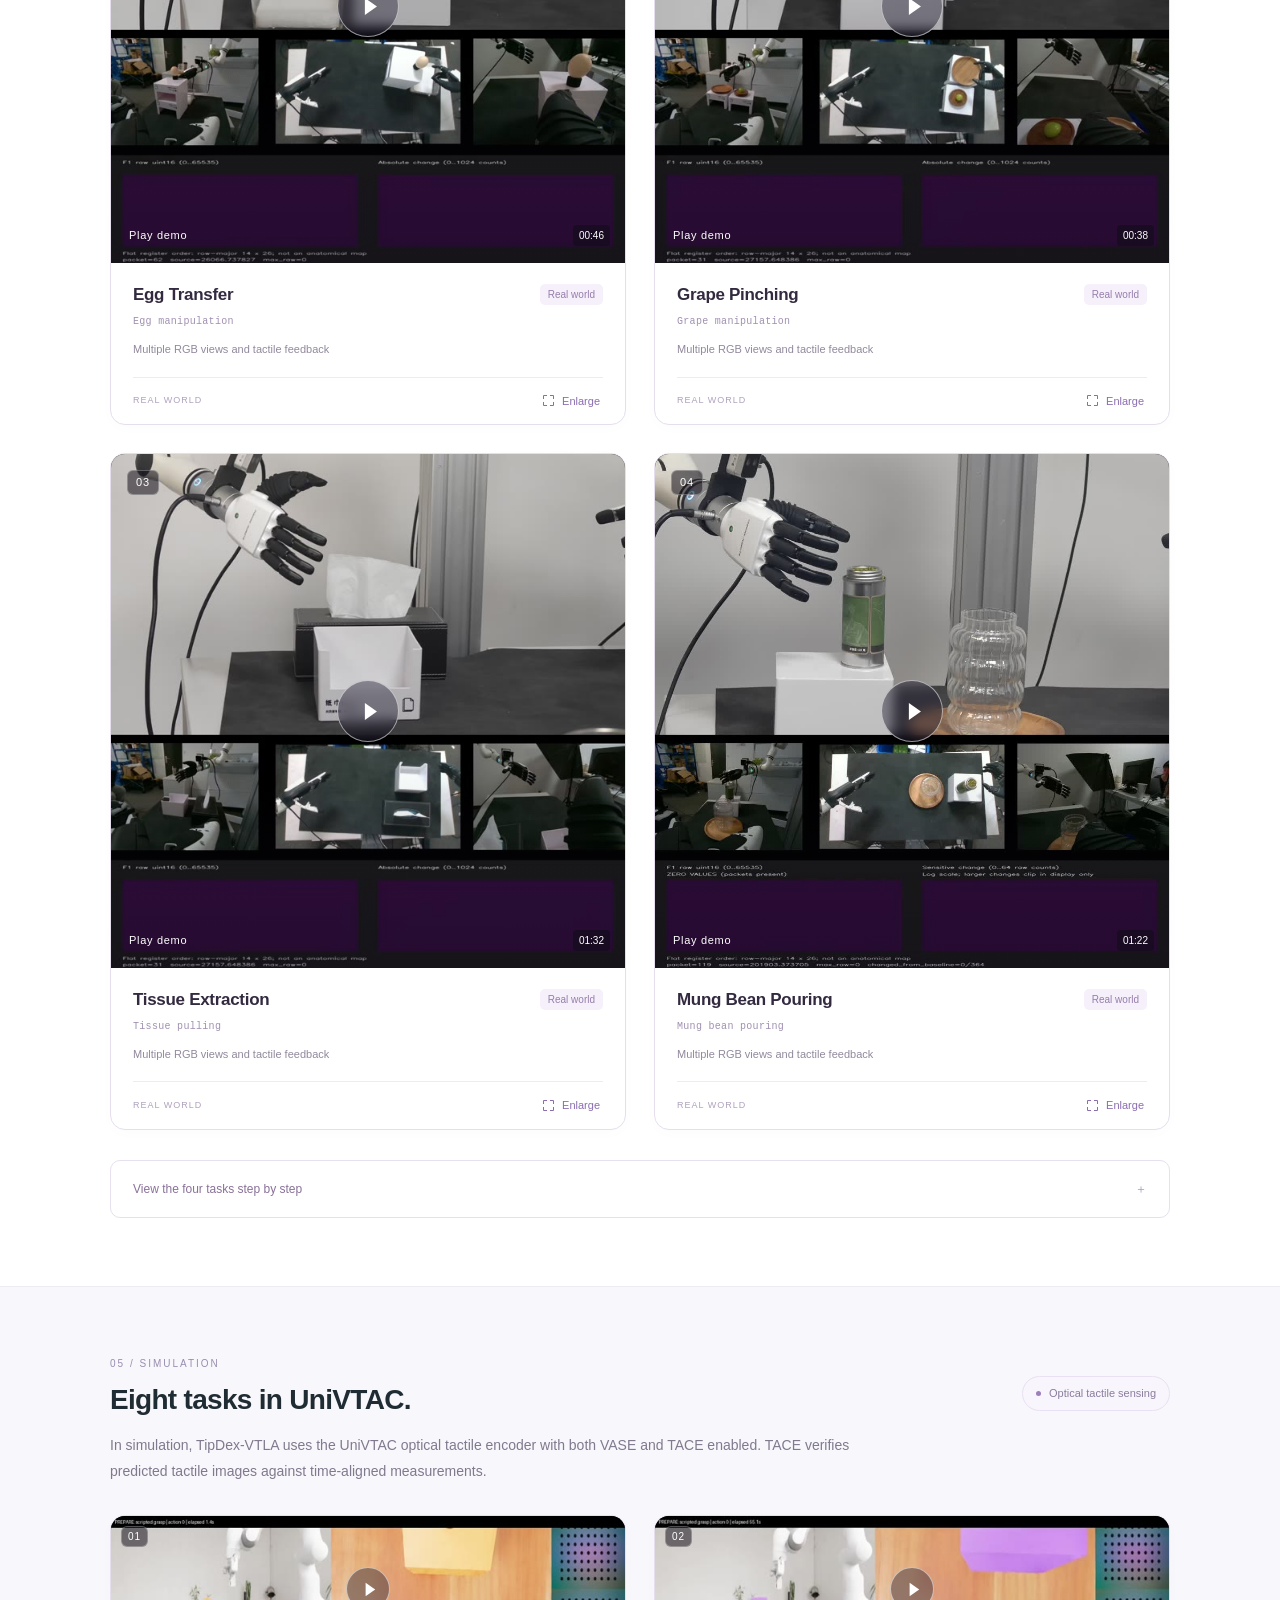
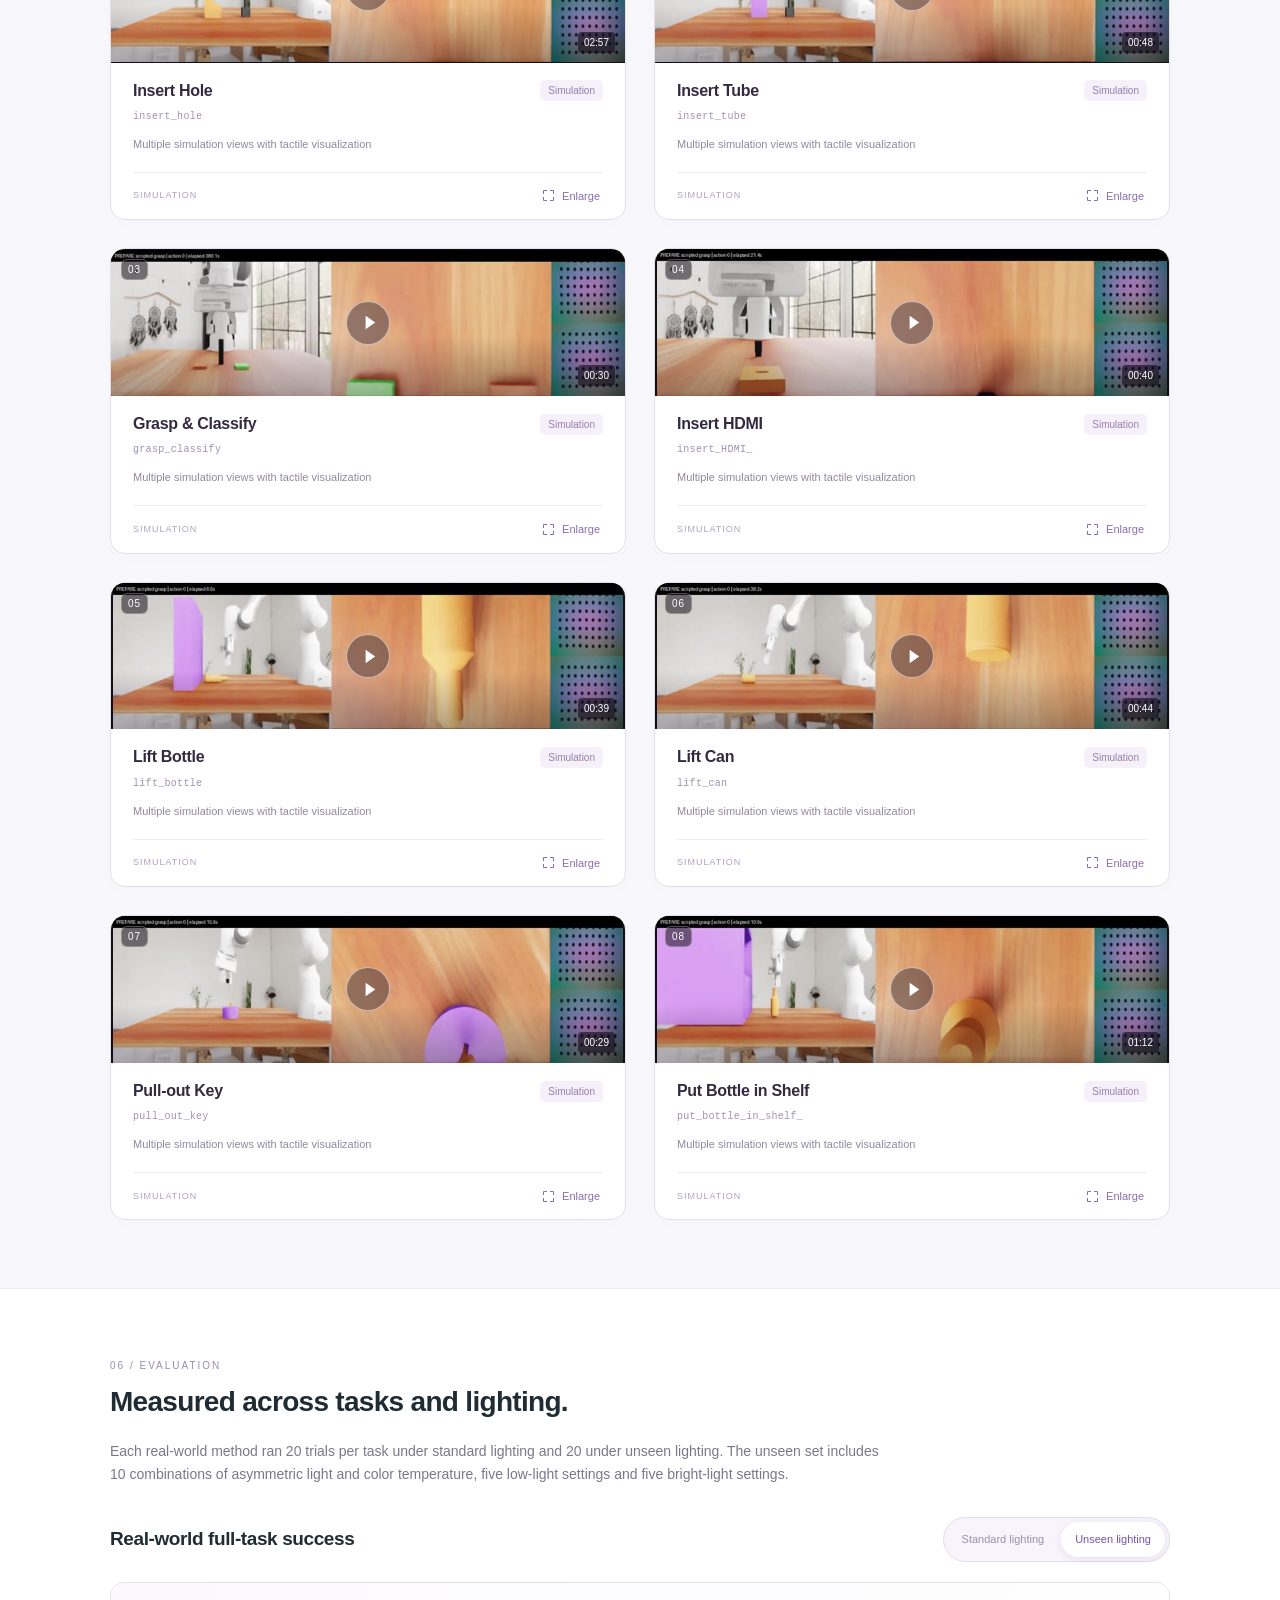
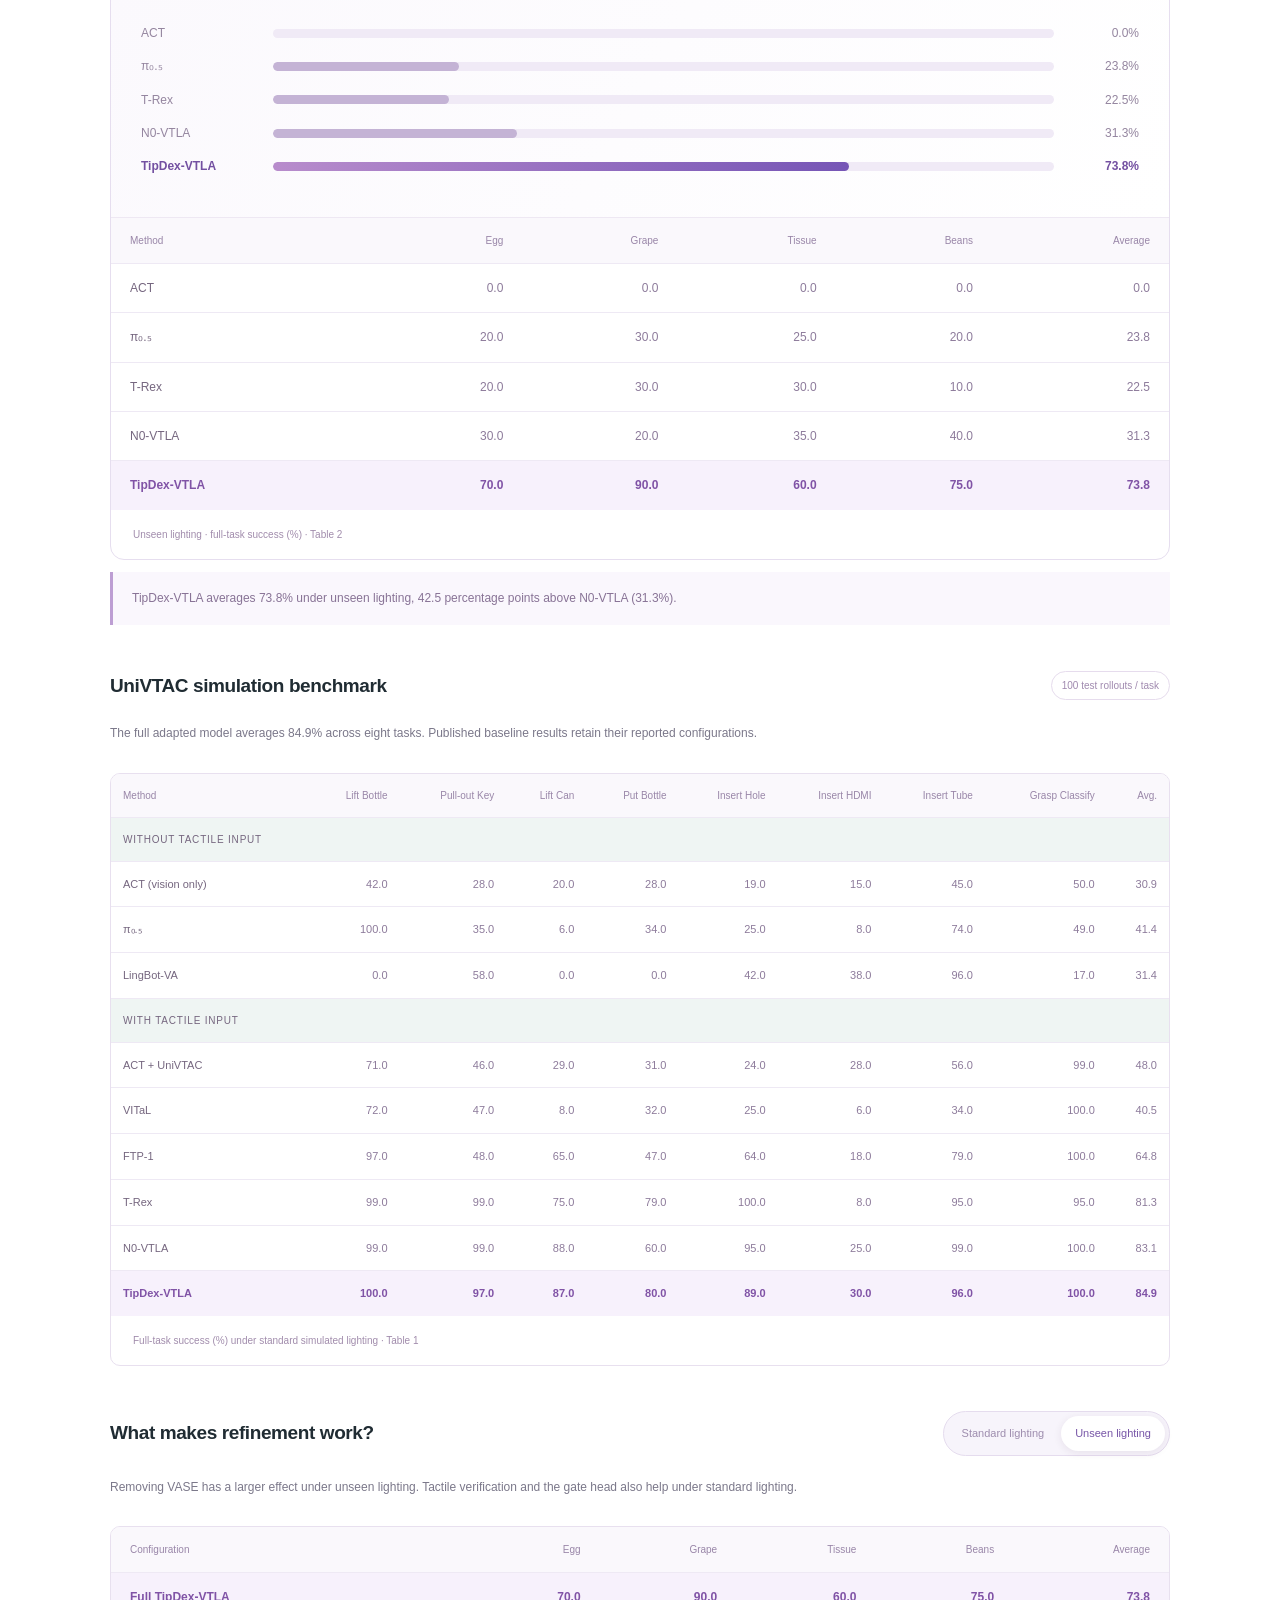
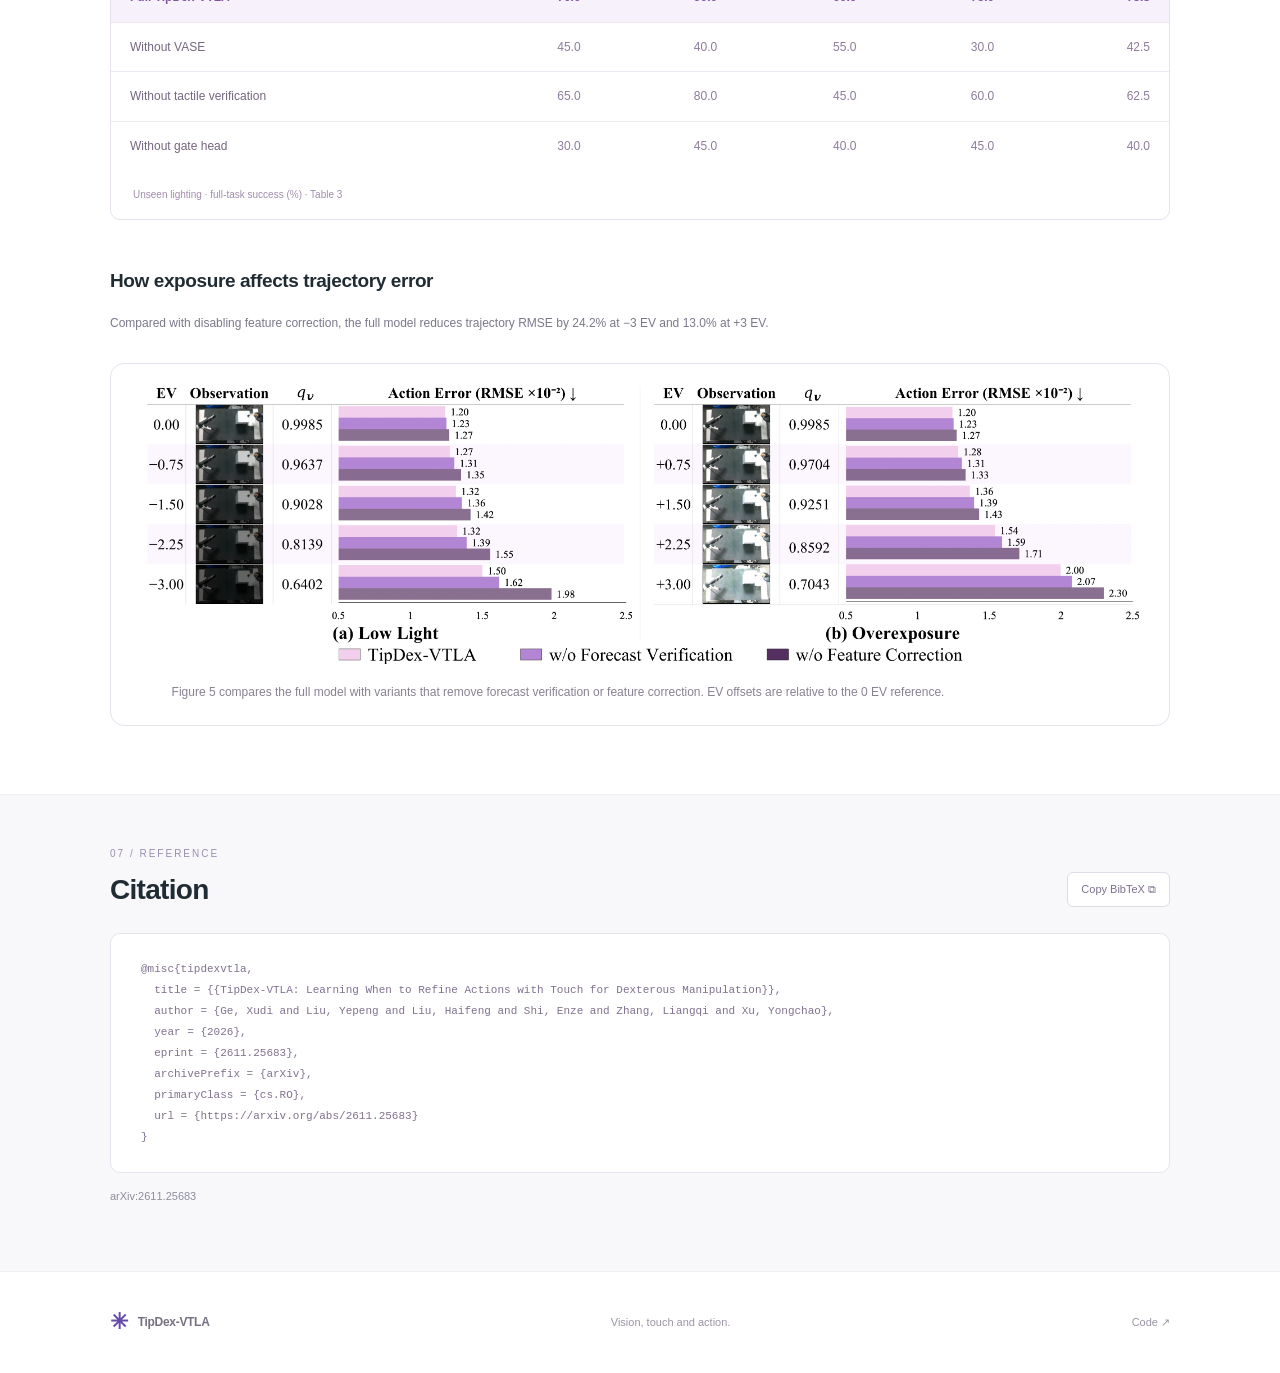
==== commit ed3842c7: "Link the public egg-transfer dataset from the project page" ====
--- a/docs/index.html
+++ b/docs/index.html
@@ -39,7 +39,9 @@
         <a class="pill" href="https://arxiv.org/abs/2611.25683" target="_blank" rel="noopener">Paper</a>
         <a class="pill primary" href="https://github.com/tiplab/TipDex-VTLA" target="_blank" rel="noopener">Code ↗</a>
         <a class="pill" href="https://huggingface.co/TipDex-VTLA/TipDex-VTLA" target="_blank" rel="noopener">Checkpoints</a>
+        <a class="pill" href="https://huggingface.co/datasets/TipDex-VTLA/TipDex-Data" target="_blank" rel="noopener">Dataset</a>
       </div>
+      <p class="note">The public release covers Egg Transfer, with checkpoints and 50 original demonstrations paired with 50 lighting variants.</p>
       <div class="paper-stats" aria-label="Average full-task success">
         <div><strong>87.5<span>%</span></strong><p>Standard lighting</p><small>4 real-world tasks</small></div>
         <div><strong>73.8<span>%</span></strong><p>Unseen lighting</p><small>+42.5 pp over N0-VTLA</small></div>
